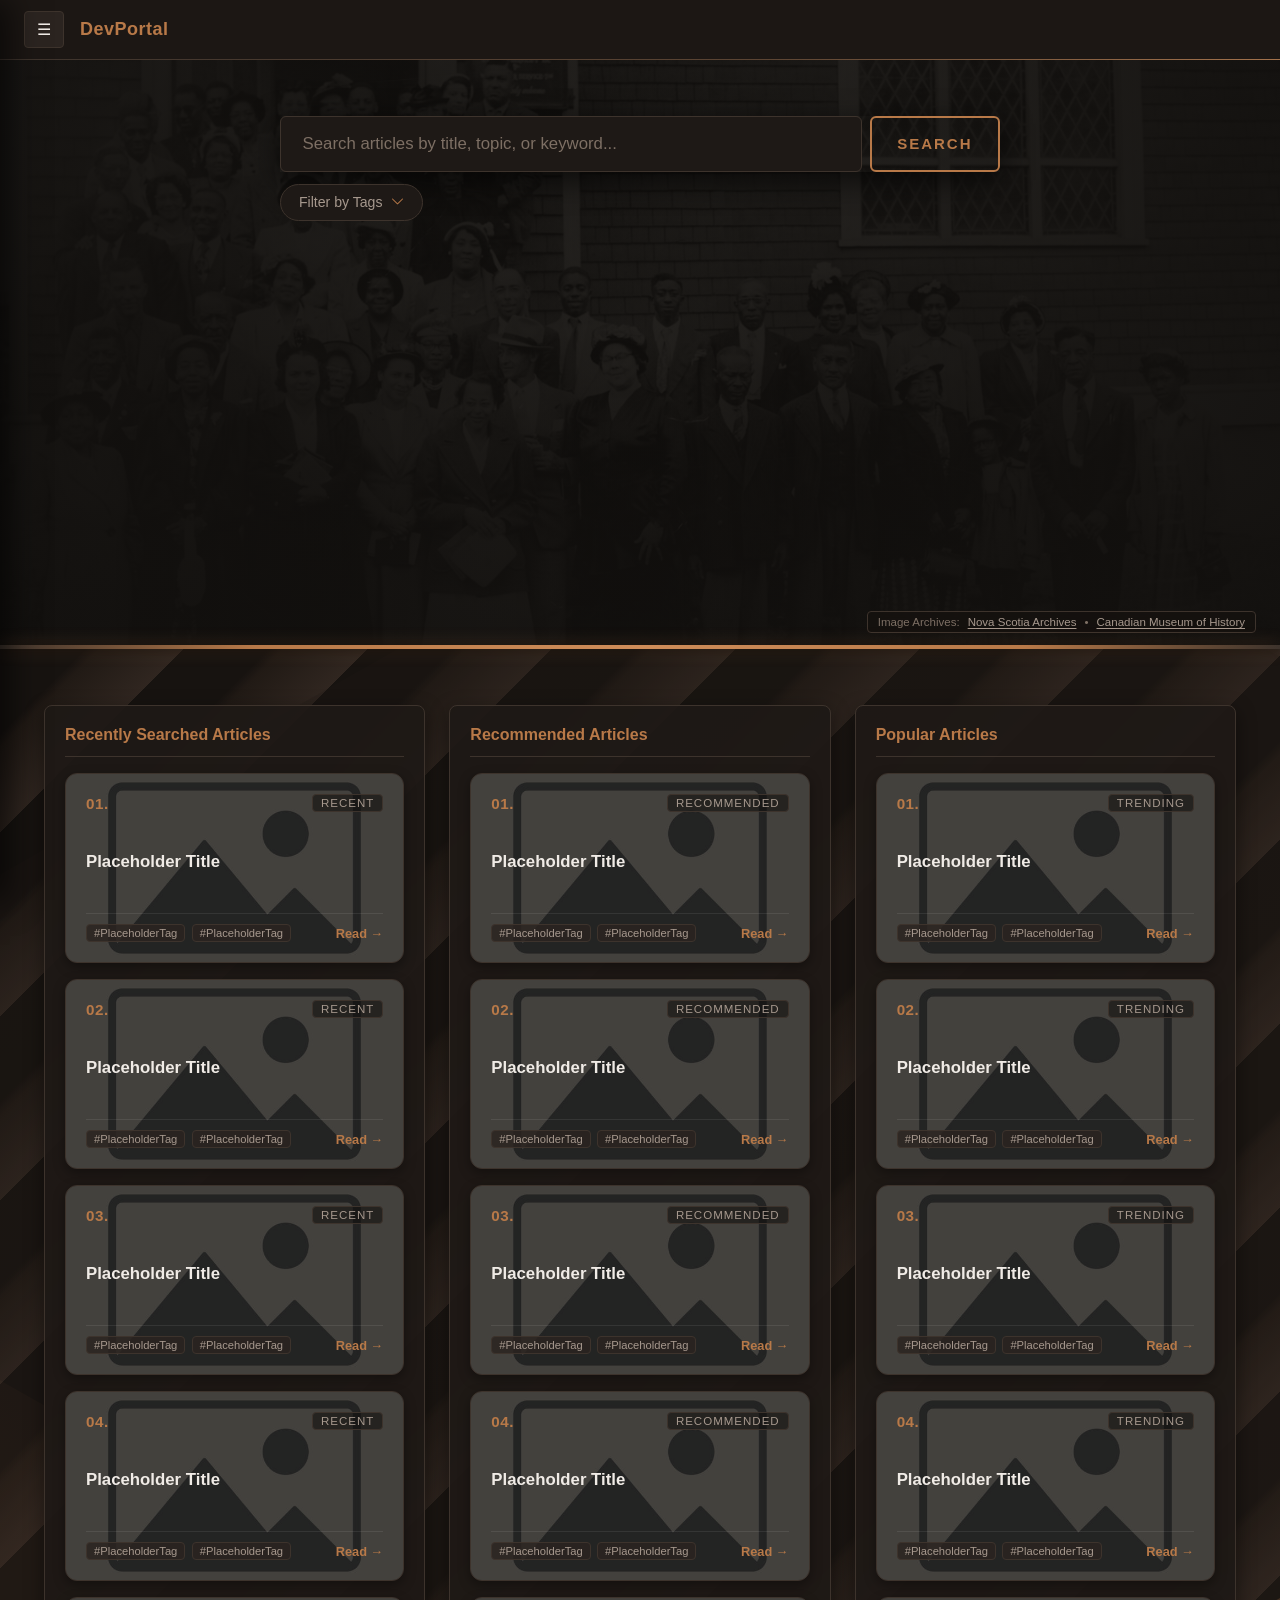
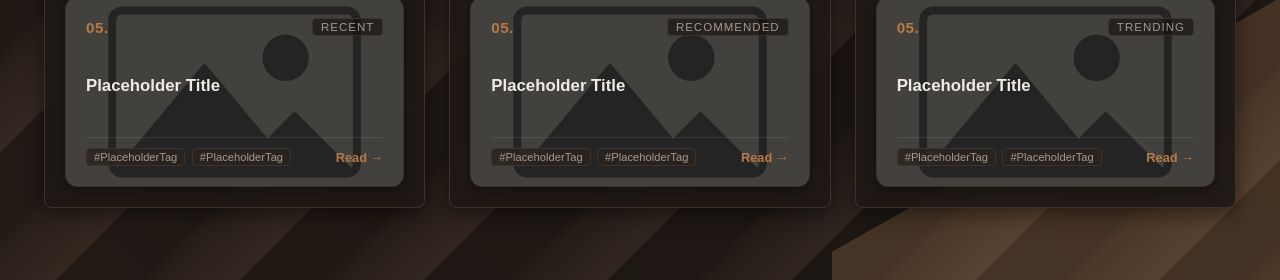
==== frontend/index.html @ 1c05a867 "finished search results page, small changes to nav and tags menu" ====
<!DOCTYPE html>
<html lang="en">
<head>
  <meta charset="UTF-8">
  <meta name="viewport" content="width=device-width, initial-scale=1.0">
  <title>Article Search</title>
  <link rel="stylesheet" href="styles.css">
  <script src="script.js" defer></script>
</head>
<body>

  <!-- Hidden SVG Gooey Filter -->
  <svg xmlns="http://www.w3.org/2000/svg" version="1.1" style="display: block; height: 0; width: 0; position: absolute;">
    <defs>
      <filter id="goo">
        <feGaussianBlur in="SourceGraphic" stdDeviation="10" result="blur"></feGaussianBlur>
        <feColorMatrix in="blur" mode="matrix" values="1 0 0 0 0  0 1 0 0 0  0 0 1 0 0  0 0 0 18 -7" result="goo"></feColorMatrix>
        <feBlend in="SourceGraphic" in2="goo"></feBlend>
      </filter>
    </defs>
  </svg>

  <!-- Top App Bar -->
  <header class="top-nav">
    <button id="sidebar-toggle-btn" class="icon-btn" aria-label="Open Sidebar">☰</button>
    <div class="brand-title">DevPortal</div>
  </header>

  <!-- Slide-Out Horizontal Side Navigation -->
  <aside id="side-nav" class="side-nav" aria-label="Main Navigation">
    <div class="side-nav-header">
      <span class="brand-title">Menu</span>
      <button id="sidebar-close-btn" class="icon-btn" aria-label="Close Sidebar">✕</button>
    </div>
    <nav class="side-nav-menu">
      <a href="#placeholder" class="nav-link">Placeholder Link 1</a>
      <a href="#placeholder" class="nav-link">Placeholder Link 2</a>
      <a href="#placeholder" class="nav-link">Placeholder Link 3</a>
      <a href="#placeholder" class="nav-link">Placeholder Link 4</a>
      <a href="#placeholder" class="nav-link">Placeholder Link 5</a>
    </nav>
  </aside>

  <!-- Background overlay when side menu is active -->
  <div id="backdrop" class="backdrop"></div>

  <!-- Main Hero Section with Carousel -->
  <main>
    <section class="search-hero-section">
      <!-- Image Carousel Elements -->
      <div class="carousel-container" id="carousel">
        <img src="Resources/1.png" alt="Historical archival photograph" class="carousel-slide active">
        <img src="Resources/2.jpeg" alt="Historical archival photograph" class="carousel-slide">
        <img src="Resources/3.jpeg" alt="Historical archival photograph" class="carousel-slide">
        <img src="Resources/4.jpg" alt="Historical archival photograph" class="carousel-slide">
      </div>
      <div class="carousel-overlay" aria-hidden="true"></div>

      <!-- Horizontally Centered Search Wrapper -->
      <div class="search-wrapper">
        <form id="search-form" class="search-box">
          <input 
            type="text" 
            id="search-input" 
            class="search-input" 
            placeholder="Search articles by title, topic, or keyword..."
            autocomplete="off"
          >
          <!-- Gooey Uiverse Button -->
          <button type="submit" class="c-button c-button--gooey">
            Search
            <div class="c-button__blobs">
              <div></div>
              <div></div>
              <div></div>
            </div>
          </button>
        </form>

        <!-- Attached Filter Tags Dropdown Menu -->
        <div class="menu">
          <div class="item">
            <div class="link" tabindex="0" role="button" aria-haspopup="true" aria-expanded="false">
              <span id="tag-dropdown-label">Filter by Tags</span>
              <svg viewBox="0 0 360 360" xml:space="preserve">
                <g id="SVGRepo_iconCarrier">
                  <path
                    d="M325.607,79.393c-5.857-5.857-15.355-5.858-21.213,0.001l-139.39,139.393L25.607,79.393 c-5.857-5.857-15.355-5.858-21.213,0.001c-5.858,5.858-5.858,15.355,0,21.213l150.004,150c2.813,2.813,6.628,4.393,10.606,4.393 s7.794-1.581,10.606-4.394l149.996-150C331.465,94.749,331.465,85.251,325.607,79.393z"
                  ></path>
                </g>
              </svg>
            </div>
            
            <!-- Checkbox Items -->
            <div class="submenu" role="menu">
              <div class="submenu-item">
                <label class="tag-label">
                  <span class="checkBox">
                    <input type="checkbox" name="tag" value="Placeholder1" class="tag-checkbox">
                    <span class="transition fill-box"></span>
                  </span>
                  <span>Placeholder1</span>
                </label>
              </div>
              <div class="submenu-item">
                <label class="tag-label">
                  <span class="checkBox">
                    <input type="checkbox" name="tag" value="Placeholder2" class="tag-checkbox">
                    <span class="transition fill-box"></span>
                  </span>
                  <span>Placeholder2</span>
                </label>
              </div>
              <div class="submenu-item">
                <label class="tag-label">
                  <span class="checkBox">
                    <input type="checkbox" name="tag" value="Placeholder3" class="tag-checkbox">
                    <span class="transition fill-box"></span>
                  </span>
                  <span>Placeholder3</span>
                </label>
              </div>
              <div class="submenu-item">
                <label class="tag-label">
                  <span class="checkBox">
                    <input type="checkbox" name="tag" value="Placeholder4" class="tag-checkbox">
                    <span class="transition fill-box"></span>
                  </span>
                  <span>Placeholder4</span>
                </label>
              </div>
              <div class="submenu-item">
                <label class="tag-label">
                  <span class="checkBox">
                    <input type="checkbox" name="tag" value="Placeholder5" class="tag-checkbox">
                    <span class="transition fill-box"></span>
                  </span>
                  <span>Placeholder5</span>
                </label>
              </div>
            </div>
          </div>
        </div>
      </div>

      <!-- Image Citations -->
      <footer class="hero-citation-bar">
        <span>Image Archives:</span>
        <a href="https://archives.novascotia.ca/african-heritage/archival/" target="_blank" rel="noopener noreferrer">Nova Scotia Archives</a>
        <span>•</span>
        <a href="https://www.historymuseum.ca/teachers-zone/african-nova-scotians-20th-century-canadian-legacies/african-nova-scotian-communities/north-preston-new-road-in-the-early-20th-century" target="_blank" rel="noopener noreferrer">Canadian Museum of History</a>
      </footer>
    </section>

    <!-- Pronounced Divider -->
    <div class="section-divider" role="separator" aria-hidden="true"></div>

    <!-- Lower Section: 3-Column Placeholders -->
    <section class="lower-pattern-container">
      <div class="pattern-bg">
        <svg
          preserveAspectRatio="xMidYMid slice"
          height="100%"
          width="100%"
          class="cube-svg"
          viewBox="0 0 120 104"
        >
          <defs>
            <linearGradient y2="100%" x2="100%" y1="0%" x1="0%" id="cube-dark">
              <stop stop-color="#191512" offset="0%"></stop>
              <stop stop-color="#342821" offset="100%"></stop>
            </linearGradient>
            <linearGradient y2="0%" x2="100%" y1="100%" x1="0%" id="cube-mid">
              <stop stop-color="#5a4132" offset="0%"></stop>
              <stop stop-color="#241a14" offset="100%"></stop>
            </linearGradient>
            <linearGradient y2="100%" x2="0%" y1="0%" x1="100%" id="cube-light">
              <stop stop-color="#b87948" offset="0%"></stop>
              <stop stop-color="#d99f70" offset="100%"></stop>
            </linearGradient>
          </defs>
          <g>
            <polygon fill="url(#cube-dark)" points="60,0 120,34 60,68 0,34"></polygon>
            <polygon fill="url(#cube-mid)" points="0,34 60,68 60,104 0,70"></polygon>
            <polygon fill="url(#cube-light)" points="60,68 120,34 120,70 60,104"></polygon>
          </g>
        </svg>
      </div>

      <div class="lower-content-wrapper">
        <div class="content-grid">
          
          <!-- Column 1: Recently Searched -->
          <div id="col-recent" class="column-section">
            <h3 class="column-title">Recently Searched Articles</h3>
            <div class="card-stack">

              <div class="card" tabindex="0">
                <div class="card-image-wrapper">
                  <img src="Resources/placeholder.jpg" alt="Article thumbnail" class="card-thumb">
                </div>
                <div class="card-content">
                  <div class="card-top">
                    <span class="card-title">01.</span>
                    <span class="card-category">Recent</span>
                  </div>
                  <div class="card-body">
                    <h4 class="card-heading">Placeholder Title</h4>
                  </div>
                  <div class="card-bottom">
                    <div class="card-tags">
                      <span class="card-tag">#PlaceholderTag</span>
                      <span class="card-tag">#PlaceholderTag</span>
                    </div>
                    <span class="card-action">Read &rarr;</span>
                  </div>
                </div>
              </div>

              <div class="card" tabindex="0">
                <div class="card-image-wrapper">
                  <img src="Resources/placeholder.jpg" alt="Article thumbnail" class="card-thumb">
                </div>
                <div class="card-content">
                  <div class="card-top">
                    <span class="card-title">02.</span>
                    <span class="card-category">Recent</span>
                  </div>
                  <div class="card-body">
                    <h4 class="card-heading">Placeholder Title</h4>
                  </div>
                  <div class="card-bottom">
                    <div class="card-tags">
                      <span class="card-tag">#PlaceholderTag</span>
                      <span class="card-tag">#PlaceholderTag</span>
                    </div>
                    <span class="card-action">Read &rarr;</span>
                  </div>
                </div>
              </div>

              <div class="card" tabindex="0">
                <div class="card-image-wrapper">
                  <img src="Resources/placeholder.jpg" alt="Article thumbnail" class="card-thumb">
                </div>
                <div class="card-content">
                  <div class="card-top">
                    <span class="card-title">03.</span>
                    <span class="card-category">Recent</span>
                  </div>
                  <div class="card-body">
                    <h4 class="card-heading">Placeholder Title</h4>
                  </div>
                  <div class="card-bottom">
                    <div class="card-tags">
                      <span class="card-tag">#PlaceholderTag</span>
                      <span class="card-tag">#PlaceholderTag</span>
                    </div>
                    <span class="card-action">Read &rarr;</span>
                  </div>
                </div>
              </div>

              <div class="card" tabindex="0">
                <div class="card-image-wrapper">
                  <img src="Resources/placeholder.jpg" alt="Article thumbnail" class="card-thumb">
                </div>
                <div class="card-content">
                  <div class="card-top">
                    <span class="card-title">04.</span>
                    <span class="card-category">Recent</span>
                  </div>
                  <div class="card-body">
                    <h4 class="card-heading">Placeholder Title</h4>
                  </div>
                  <div class="card-bottom">
                    <div class="card-tags">
                      <span class="card-tag">#PlaceholderTag</span>
                      <span class="card-tag">#PlaceholderTag</span>
                    </div>
                    <span class="card-action">Read &rarr;</span>
                  </div>
                </div>
              </div>

              <div class="card" tabindex="0">
                <div class="card-image-wrapper">
                  <img src="Resources/placeholder.jpg" alt="Article thumbnail" class="card-thumb">
                </div>
                <div class="card-content">
                  <div class="card-top">
                    <span class="card-title">05.</span>
                    <span class="card-category">Recent</span>
                  </div>
                  <div class="card-body">
                    <h4 class="card-heading">Placeholder Title</h4>
                  </div>
                  <div class="card-bottom">
                    <div class="card-tags">
                      <span class="card-tag">#PlaceholderTag</span>
                      <span class="card-tag">#PlaceholderTag</span>
                    </div>
                    <span class="card-action">Read &rarr;</span>
                  </div>
                </div>
              </div>

            </div>
          </div>

          <!-- Column 2: Recommended -->
          <div id="col-recommended" class="column-section">
            <h3 class="column-title">Recommended Articles</h3>
            <div class="card-stack">

              <div class="card" tabindex="0">
                <div class="card-image-wrapper">
                  <img src="Resources/placeholder.jpg" alt="Article thumbnail" class="card-thumb">
                </div>
                <div class="card-content">
                  <div class="card-top">
                    <span class="card-title">01.</span>
                    <span class="card-category">Recommended</span>
                  </div>
                  <div class="card-body">
                    <h4 class="card-heading">Placeholder Title</h4>
                  </div>
                  <div class="card-bottom">
                    <div class="card-tags">
                      <span class="card-tag">#PlaceholderTag</span>
                      <span class="card-tag">#PlaceholderTag</span>
                    </div>
                    <span class="card-action">Read &rarr;</span>
                  </div>
                </div>
              </div>

              <div class="card" tabindex="0">
                <div class="card-image-wrapper">
                  <img src="Resources/placeholder.jpg" alt="Article thumbnail" class="card-thumb">
                </div>
                <div class="card-content">
                  <div class="card-top">
                    <span class="card-title">02.</span>
                    <span class="card-category">Recommended</span>
                  </div>
                  <div class="card-body">
                    <h4 class="card-heading">Placeholder Title</h4>
                  </div>
                  <div class="card-bottom">
                    <div class="card-tags">
                      <span class="card-tag">#PlaceholderTag</span>
                      <span class="card-tag">#PlaceholderTag</span>
                    </div>
                    <span class="card-action">Read &rarr;</span>
                  </div>
                </div>
              </div>

              <div class="card" tabindex="0">
                <div class="card-image-wrapper">
                  <img src="Resources/placeholder.jpg" alt="Article thumbnail" class="card-thumb">
                </div>
                <div class="card-content">
                  <div class="card-top">
                    <span class="card-title">03.</span>
                    <span class="card-category">Recommended</span>
                  </div>
                  <div class="card-body">
                    <h4 class="card-heading">Placeholder Title</h4>
                  </div>
                  <div class="card-bottom">
                    <div class="card-tags">
                      <span class="card-tag">#PlaceholderTag</span>
                      <span class="card-tag">#PlaceholderTag</span>
                    </div>
                    <span class="card-action">Read &rarr;</span>
                  </div>
                </div>
              </div>

              <div class="card" tabindex="0">
                <div class="card-image-wrapper">
                  <img src="Resources/placeholder.jpg" alt="Article thumbnail" class="card-thumb">
                </div>
                <div class="card-content">
                  <div class="card-top">
                    <span class="card-title">04.</span>
                    <span class="card-category">Recommended</span>
                  </div>
                  <div class="card-body">
                    <h4 class="card-heading">Placeholder Title</h4>
                  </div>
                  <div class="card-bottom">
                    <div class="card-tags">
                      <span class="card-tag">#PlaceholderTag</span>
                      <span class="card-tag">#PlaceholderTag</span>
                    </div>
                    <span class="card-action">Read &rarr;</span>
                  </div>
                </div>
              </div>

              <div class="card" tabindex="0">
                <div class="card-image-wrapper">
                  <img src="Resources/placeholder.jpg" alt="Article thumbnail" class="card-thumb">
                </div>
                <div class="card-content">
                  <div class="card-top">
                    <span class="card-title">05.</span>
                    <span class="card-category">Recommended</span>
                  </div>
                  <div class="card-body">
                    <h4 class="card-heading">Placeholder Title</h4>
                  </div>
                  <div class="card-bottom">
                    <div class="card-tags">
                      <span class="card-tag">#PlaceholderTag</span>
                      <span class="card-tag">#PlaceholderTag</span>
                    </div>
                    <span class="card-action">Read &rarr;</span>
                  </div>
                </div>
              </div>

            </div>
          </div>

          <!-- Column 3: Popular -->
          <div id="col-popular" class="column-section">
            <h3 class="column-title">Popular Articles</h3>
            <div class="card-stack">

              <div class="card" tabindex="0">
                <div class="card-image-wrapper">
                  <img src="Resources/placeholder.jpg" alt="Article thumbnail" class="card-thumb">
                </div>
                <div class="card-content">
                  <div class="card-top">
                    <span class="card-title">01.</span>
                    <span class="card-category">Trending</span>
                  </div>
                  <div class="card-body">
                    <h4 class="card-heading">Placeholder Title</h4>
                  </div>
                  <div class="card-bottom">
                    <div class="card-tags">
                      <span class="card-tag">#PlaceholderTag</span>
                      <span class="card-tag">#PlaceholderTag</span>
                    </div>
                    <span class="card-action">Read &rarr;</span>
                  </div>
                </div>
              </div>

              <div class="card" tabindex="0">
                <div class="card-image-wrapper">
                  <img src="Resources/placeholder.jpg" alt="Article thumbnail" class="card-thumb">
                </div>
                <div class="card-content">
                  <div class="card-top">
                    <span class="card-title">02.</span>
                    <span class="card-category">Trending</span>
                  </div>
                  <div class="card-body">
                    <h4 class="card-heading">Placeholder Title</h4>
                  </div>
                  <div class="card-bottom">
                    <div class="card-tags">
                      <span class="card-tag">#PlaceholderTag</span>
                      <span class="card-tag">#PlaceholderTag</span>
                    </div>
                    <span class="card-action">Read &rarr;</span>
                  </div>
                </div>
              </div>

              <div class="card" tabindex="0">
                <div class="card-image-wrapper">
                  <img src="Resources/placeholder.jpg" alt="Article thumbnail" class="card-thumb">
                </div>
                <div class="card-content">
                  <div class="card-top">
                    <span class="card-title">03.</span>
                    <span class="card-category">Trending</span>
                  </div>
                  <div class="card-body">
                    <h4 class="card-heading">Placeholder Title</h4>
                  </div>
                  <div class="card-bottom">
                    <div class="card-tags">
                      <span class="card-tag">#PlaceholderTag</span>
                      <span class="card-tag">#PlaceholderTag</span>
                    </div>
                    <span class="card-action">Read &rarr;</span>
                  </div>
                </div>
              </div>

              <div class="card" tabindex="0">
                <div class="card-image-wrapper">
                  <img src="Resources/placeholder.jpg" alt="Article thumbnail" class="card-thumb">
                </div>
                <div class="card-content">
                  <div class="card-top">
                    <span class="card-title">04.</span>
                    <span class="card-category">Trending</span>
                  </div>
                  <div class="card-body">
                    <h4 class="card-heading">Placeholder Title</h4>
                  </div>
                  <div class="card-bottom">
                    <div class="card-tags">
                      <span class="card-tag">#PlaceholderTag</span>
                      <span class="card-tag">#PlaceholderTag</span>
                    </div>
                    <span class="card-action">Read &rarr;</span>
                  </div>
                </div>
              </div>

              <div class="card" tabindex="0">
                <div class="card-image-wrapper">
                  <img src="Resources/placeholder.jpg" alt="Article thumbnail" class="card-thumb">
                </div>
                <div class="card-content">
                  <div class="card-top">
                    <span class="card-title">05.</span>
                    <span class="card-category">Trending</span>
                  </div>
                  <div class="card-body">
                    <h4 class="card-heading">Placeholder Title</h4>
                  </div>
                  <div class="card-bottom">
                    <div class="card-tags">
                      <span class="card-tag">#PlaceholderTag</span>
                      <span class="card-tag">#PlaceholderTag</span>
                    </div>
                    <span class="card-action">Read &rarr;</span>
                  </div>
                </div>
              </div>

            </div>
          </div>

        </div>
      </div>
    </section>
  </main>

  <!-- Large Pop-Up Article Modal Container -->
  <div id="modal-backdrop" class="modal-backdrop" aria-hidden="true">
    <div id="article-modal" class="modal-card" role="dialog" aria-modal="true" aria-labelledby="modal-title">
      
      <!-- Close Button -->
      <button id="modal-close-btn" class="modal-close-btn" aria-label="Close details">✕</button>

      <!-- Top Thumbnail Banner (Dimmed and Centered) -->
      <div class="modal-hero-image-wrapper">
        <img id="modal-thumbnail" src="Resources/placeholder.jpg" alt="Article thumbnail" class="modal-hero-thumb">
        <div class="modal-hero-overlay"></div>
        <div class="modal-hero-meta">
          <span id="modal-index" class="card-title">01.</span>
          <span id="modal-category" class="card-category">Article Details</span>
        </div>
      </div>

      <!-- Modal Body Content -->
      <div class="modal-body-content">
        <h2 id="modal-title" class="modal-heading">Placeholder Title</h2>
        
        <div id="modal-tags" class="card-tags">
          <span class="card-tag">#PlaceholderTag</span>
          <span class="card-tag">#PlaceholderTag</span>
        </div>

        <!-- External Source Link Button -->
        <div class="modal-actions">
          <a id="modal-source-btn" href="#" target="_blank" rel="noopener noreferrer" class="c-button modal-source-link">
            Visit Source Website &rarr;
          </a>
        </div>

        <!-- Embedded Recommended Article Section -->
        <div class="modal-recommendation-section">
          <h4 class="modal-rec-title">Recommended Article</h4>
          
          <div class="card modal-rec-card" tabindex="0">
            <div class="card-image-wrapper">
              <img src="Resources/placeholder.jpg" alt="Article thumbnail" class="card-thumb">
            </div>
            <div class="card-content">
              <div class="card-top">
                <span class="card-title">01.</span>
                <span class="card-category">Recommended</span>
              </div>
              <div class="card-body">
                <h4 class="card-heading">Recommended Article Title</h4>
              </div>
              <div class="card-bottom">
                <div class="card-tags">
                  <span class="card-tag">#Recommended</span>
                  <span class="card-tag">#Related</span>
                </div>
                <span class="card-action">Read &rarr;</span>
              </div>
            </div>
          </div>

        </div>
      </div>

    </div>
  </div>

</body>
</html>
---- frontend/styles.css ----
/* Color Palette Variables */
:root {
  --bg-primary: #12100e;          /* Deep obsidian brown */
  --bg-surface: #1e1916;          /* Card and panel background */
  --bg-surface-elevated: #2b2420; /* Raised elements / inputs */
  --border-subtle: #3d332c;       /* Borders and separators */
  --border-focus: #b87948;        /* Amber-brown focus highlight */
  
  --text-primary: #f0ebe6;        /* High-contrast off-white */
  --text-secondary: #a6988d;      /* Muted warm grey */
  --text-muted: #7d6f64;          /* Placeholder text */

  --accent: #b87948;              /* Primary brown/amber accent */
  --accent-hover: #cf8d59;        /* Button hover */

  --sidebar-width: 260px;
}

/* Reset & Base */
* {
  box-sizing: border-box;
  margin: 0;
  padding: 0;
}

body {
  font-family: -apple-system, BlinkMacSystemFont, "Segoe UI", Roboto, sans-serif;
  background-color: var(--bg-primary);
  color: var(--text-primary);
  min-height: 100vh;
  display: flex;
  flex-direction: column;
}

.top-nav {
  height: 60px;
  background-color: rgba(30, 25, 22, 0.95);
  backdrop-filter: blur(8px);
  -webkit-backdrop-filter: blur(8px);
  display: flex;
  align-items: center;
  padding: 0 1.5rem;
  gap: 1rem;
  position: relative;
  z-index: 30;
  border-bottom: 1px solid var(--border-subtle);
  transition: background-color 0.3s ease, border-color 0.3s ease;
}

/* Subtle continuous ambient shimmer along the bottom border */
.top-nav::after {
  content: "";
  position: absolute;
  bottom: -1px;
  left: 0;
  width: 100%;
  height: 1.5px;
  background: linear-gradient(
    90deg,
    transparent 0%,
    rgba(184, 121, 72, 0.25) 30%,
    rgba(207, 141, 89, 0.7) 50%,
    rgba(184, 121, 72, 0.25) 70%,
    transparent 100%
  );
  background-size: 200% 100%;
  animation: navShimmer 8s linear infinite;
  pointer-events: none;
}

@keyframes navShimmer {
  0% {
    background-position: 200% 0;
  }
  100% {
    background-position: -200% 0;
  }
}

.icon-btn {
  background: var(--bg-surface-elevated);
  border: 1px solid var(--border-subtle);
  color: var(--text-primary);
  padding: 0.5rem 0.75rem;
  font-size: 1rem;
  border-radius: 6px;
  cursor: pointer;
  display: inline-flex;
  align-items: center;
  justify-content: center;
  transition: transform 0.25s cubic-bezier(0.16, 1, 0.3, 1),
              background-color 0.25s ease,
              border-color 0.25s ease,
              box-shadow 0.25s ease;
}

.icon-btn:hover {
  background: var(--border-subtle);
  border-color: var(--accent);
  transform: scale(1.05);
  box-shadow: 0 2px 10px rgba(184, 121, 72, 0.2);
}

.icon-btn:active {
  transform: scale(0.95);
}

.brand-title {
  font-size: 1.125rem;
  font-weight: 600;
  color: var(--accent);
  letter-spacing: 0.5px;
  transition: color 0.25s ease, text-shadow 0.25s ease, transform 0.25s ease;
  display: inline-block;
}

.brand-title:hover {
  color: var(--accent-hover);
  text-shadow: 0 0 12px rgba(184, 121, 72, 0.4);
  transform: translateX(2px);
}

/* ==========================================================================
   Slide-Out Horizontal Side Navigation (Smooth Slide & Staggered Links)
   ========================================================================== */
.side-nav {
  position: fixed;
  top: 0;
  left: 0;
  width: var(--sidebar-width);
  height: 100vh;
  background-color: rgba(26, 22, 19, 0.98);
  backdrop-filter: blur(12px);
  -webkit-backdrop-filter: blur(12px);
  border-right: 1px solid var(--border-subtle);
  display: flex;
  flex-direction: column;
  z-index: 100;
  padding: 1.5rem;
  transform: translateX(-100%);
  transition: transform 0.35s cubic-bezier(0.16, 1, 0.3, 1);
  box-shadow: 10px 0 30px rgba(0, 0, 0, 0.6);
  pointer-events: none;
}

.side-nav.open {
  transform: translateX(0);
  pointer-events: auto;
}

.side-nav-header {
  display: flex;
  justify-content: space-between;
  align-items: center;
  margin-bottom: 2rem;
  padding-bottom: 0.75rem;
  border-bottom: 1px solid rgba(255, 255, 255, 0.05);
}

.side-nav-menu {
  display: flex;
  flex-direction: column;
  gap: 0.75rem;
}

.nav-link {
  display: block;
  padding: 0.75rem 1rem;
  background: var(--bg-surface-elevated);
  border: 1px solid var(--border-subtle);
  border-left: 3px solid transparent;
  color: var(--text-primary);
  text-decoration: none;
  font-size: 0.9rem;
  border-radius: 4px;
  position: relative;
  opacity: 0;
  transform: translateX(-12px);
  transition: opacity 0.3s ease,
              transform 0.3s cubic-bezier(0.16, 1, 0.3, 1),
              background-color 0.25s ease,
              border-color 0.25s ease,
              padding-left 0.25s ease;
}

/* Staggered entry animation for links when drawer opens */
.side-nav.open .nav-link {
  opacity: 1;
  transform: translateX(0);
}

.side-nav.open .nav-link:nth-child(1) { transition-delay: 0.05s; }
.side-nav.open .nav-link:nth-child(2) { transition-delay: 0.10s; }
.side-nav.open .nav-link:nth-child(3) { transition-delay: 0.15s; }
.side-nav.open .nav-link:nth-child(4) { transition-delay: 0.20s; }
.side-nav.open .nav-link:nth-child(5) { transition-delay: 0.25s; }

.nav-link:hover {
  background: rgba(43, 36, 32, 0.9);
  border-color: var(--border-subtle);
  border-left-color: var(--accent);
  padding-left: 1.25rem;
  color: var(--text-primary);
  box-shadow: 0 2px 12px rgba(0, 0, 0, 0.3);
}

/* Backdrop smooth fade */
.backdrop {
  position: fixed;
  inset: 0;
  background-color: rgba(0, 0, 0, 0.65);
  backdrop-filter: blur(4px);
  -webkit-backdrop-filter: blur(4px);
  opacity: 0;
  visibility: hidden;
  transition: opacity 0.35s ease, visibility 0.35s ease;
  z-index: 99;
}

.backdrop.open {
  opacity: 1;
  visibility: visible;
}

.icon-btn {
  background: var(--bg-surface-elevated);
  border: 1px solid var(--border-subtle);
  color: var(--text-primary);
  padding: 0.5rem 0.75rem;
  font-size: 1rem;
  border-radius: 4px;
  cursor: pointer;
}

.icon-btn:hover {
  background: var(--border-subtle);
}

.brand-title {
  font-size: 1.125rem;
  font-weight: 600;
  color: var(--accent);
  letter-spacing: 0.5px;
}



.side-nav.open {
  display: flex;
}

.side-nav-header {
  display: flex;
  justify-content: space-between;
  align-items: center;
  margin-bottom: 2rem;
}

.side-nav-menu {
  display: flex;
  flex-direction: column;
  gap: 0.75rem;
}

.nav-link {
  display: block;
  padding: 0.75rem 1rem;
  background: var(--bg-surface-elevated);
  border: 1px solid var(--border-subtle);
  color: var(--text-primary);
  text-decoration: none;
  font-size: 0.9rem;
  border-radius: 4px;
}

.nav-link:hover {
  border-color: var(--accent);
}


.backdrop.open {
  display: block;
}

/* 
  Top Hero Section with Background Carousel 
*/
.search-hero-section {
  position: relative;
  min-height: 65vh;
  display: flex;
  flex-direction: column;
  justify-content: flex-start;
  align-items: center;
  padding: 3.5rem 1.5rem 4rem 1.5rem;
  overflow: hidden;
  background-color: #12100e;
}

/* Carousel Image Slides Container */
.carousel-container {
  position: absolute;
  inset: 0;
  width: 100%;
  height: 100%;
  z-index: 1;
}

.carousel-slide {
  position: absolute;
  inset: 0;
  width: 100%;
  height: 100%;
  object-fit: cover;
  opacity: 0;
  filter: grayscale(80%) sepia(20%) brightness(0.45);
  transition: opacity 1.2s ease-in-out;
}

.carousel-slide.active {
  opacity: 1;
}

/* Dark Warm Vignette overlay for search contrast */
.carousel-overlay {
  position: absolute;
  inset: 0;
  background: radial-gradient(circle at center, rgba(18, 16, 14, 0.5) 0%, rgba(18, 16, 14, 0.92) 100%),
              linear-gradient(180deg, rgba(18, 16, 14, 0.4) 0%, rgba(18, 16, 14, 0.8) 100%);
  z-index: 2;
  pointer-events: none;
}

/* Centralized Flex Column Wrapper */
.search-wrapper {
  position: relative;
  z-index: 5;
  width: 100%;
  max-width: 720px;
  margin: 0 auto;
  display: flex;
  flex-direction: column;
  align-items: center;
  gap: 0.75rem;
}

.search-box {
  display: flex;
  width: 100%;
  gap: 0.5rem;
  box-shadow: 0 8px 30px rgba(0, 0, 0, 0.65);
}

.search-input {
  flex: 1;
  background-color: var(--bg-surface);
  border: 1px solid var(--border-subtle);
  color: var(--text-primary);
  padding: 1.05rem 1.35rem;
  font-size: 1.05rem;
  border-radius: 6px;
  outline: none;
}

.search-input::placeholder {
  color: var(--text-muted);
}

.search-input:focus {
  border-color: var(--border-focus);
}

/* Gooey Button */
.c-button {
  font-weight: 700;
  font-size: 15px;
  text-decoration: none;
  padding: 0.85em 1.7em;
  cursor: pointer;
  display: inline-flex;
  align-items: center;
  justify-content: center;
  position: relative;
  z-index: 1;
  background: transparent;
  outline: none;
  font-family: inherit;
}

.c-button--gooey {
  color: var(--accent);
  text-transform: uppercase;
  letter-spacing: 2px;
  border: 2px solid var(--accent);
  border-radius: 6px;
  position: relative;
  transition: all 700ms ease;
  overflow: hidden;
}

.c-button--gooey .c-button__blobs {
  height: 100%;
  filter: url(#goo);
  overflow: hidden;
  position: absolute;
  top: 0;
  left: 0;
  bottom: -3px;
  right: -1px;
  z-index: -1;
}

.c-button--gooey .c-button__blobs div {
  background-color: var(--accent);
  width: 34%;
  height: 100%;
  border-radius: 100%;
  position: absolute;
  transform: scale(1.4) translateY(125%) translateZ(0);
  transition: all 700ms ease;
}

.c-button--gooey .c-button__blobs div:nth-child(1) {
  left: -5%;
}

.c-button--gooey .c-button__blobs div:nth-child(2) {
  left: 30%;
  transition-delay: 60ms;
}

.c-button--gooey .c-button__blobs div:nth-child(3) {
  left: 66%;
  transition-delay: 25ms;
}

.c-button--gooey:hover {
  color: var(--bg-primary);
  border-color: var(--accent-hover);
}

.c-button--gooey:hover .c-button__blobs div {
  transform: scale(1.4) translateY(0) translateZ(0);
  background-color: var(--accent-hover);
}

/* Attached Tag Filter Menu */
.menu {
  font-size: 0.88rem;
  line-height: 1.4;
  color: var(--text-primary);
  width: fit-content;
  display: flex;
  list-style: none;
  align-self: flex-start;
}

.menu .item {
  position: relative;
}

.menu .link {
  position: relative;
  display: flex;
  align-items: center;
  justify-content: center;
  gap: 10px;
  padding: 8px 18px;
  background-color: var(--bg-surface);
  border: 1px solid var(--border-subtle);
  border-radius: 20px;
  cursor: pointer;
  user-select: none;
  transition: border-color 0.3s ease, background-color 0.3s ease;
}

.menu .link span {
  font-weight: 500;
  color: var(--text-secondary);
}

.menu .link svg {
  width: 12px;
  height: 12px;
  fill: var(--accent);
  transition: transform 0.3s ease;
}

.menu .item .submenu {
  display: flex;
  flex-direction: column;
  position: absolute;
  top: calc(100% + 6px);
  left: 0;
  width: 240px;
  background-color: var(--bg-surface);
  border: 1px solid var(--border-subtle);
  border-radius: 8px;
  box-shadow: 0 10px 25px rgba(0, 0, 0, 0.65);
  opacity: 0;
  visibility: hidden;
  transform: translateY(-8px);
  transition: opacity 0.25s ease, transform 0.25s ease, visibility 0.25s;
  z-index: 50;
  list-style: none;
  padding: 0.5rem;
}

.menu .item:hover .submenu,
.menu .item:focus-within .submenu {
  opacity: 1;
  visibility: visible;
  transform: translateY(0);
  pointer-events: auto;
  border-color: var(--border-focus);
}

.menu .item:hover .link,
.menu .item:focus-within .link {
  border-color: var(--border-focus);
  background-color: var(--bg-surface-elevated);
}

.menu .item:hover .link svg,
.menu .item:focus-within .link svg {
  transform: rotate(-180deg);
}

.submenu .submenu-item {
  width: 100%;
}

.tag-label {
  display: flex;
  align-items: center;
  gap: 10px;
  padding: 8px 12px;
  width: 100%;
  color: var(--text-secondary);
  font-size: 0.85rem;
  border-radius: 4px;
  cursor: pointer;
}

.tag-label:hover {
  background-color: var(--bg-surface-elevated);
  color: var(--text-primary);
}

.tag-label {
  display: flex;
  align-items: center;
  gap: 12px;
  padding: 8px 12px;
  width: 100%;
  color: var(--text-secondary);
  font-size: 0.88rem;
  border-radius: 6px;
  cursor: pointer;
  user-select: none;
  transition: background-color 0.2s ease, color 0.2s ease;
}

.tag-label:hover {
  background-color: var(--bg-surface-elevated);
  color: var(--text-primary);
}

/* Outer Checkbox Frame */
.checkBox {
  display: inline-block;
  cursor: pointer;
  width: 18px;
  height: 18px;
  border-radius: 4px;
  position: relative;
  overflow: hidden;
  box-shadow: 0 0 0 1.5px var(--border-subtle);
  background-color: var(--bg-primary);
  flex-shrink: 0;
  transition: box-shadow 0.25s ease;
}

.tag-label:hover .checkBox {
  box-shadow: 0 0 0 1.5px var(--border-focus);
}

/* Diagonal Sliding Fill Element */
.checkBox .fill-box {
  width: 36px;
  height: 36px;
  background-color: var(--accent);
  top: -32px;
  left: -32px;
  position: absolute;
  transform: rotateZ(45deg);
  z-index: 10;
}

/* Active Checked State: slide the diagonal fill into frame */
.checkBox input[type="checkbox"]:checked + .fill-box {
  left: -8px;
  top: -8px;
}

/* Ensure the box border reflects the active state */
.checkBox:has(input[type="checkbox"]:checked) {
  box-shadow: 0 0 0 1.5px var(--accent);
}

/* Hidden Input Anchor */
.checkBox input[type="checkbox"] {
  position: absolute;
  opacity: 0;
  width: 0;
  height: 0;
  pointer-events: none;
}

/* Smooth slide easing */
.transition {
  transition: all 250ms cubic-bezier(0.4, 0, 0.2, 1);
}

/* Citations & Source Attribution Bar */
.hero-citation-bar {
  position: absolute;
  bottom: 12px;
  right: 1.5rem;
  z-index: 5;
  background: rgba(22, 18, 15, 0.75);
  border: 1px solid var(--border-subtle);
  border-radius: 4px;
  padding: 4px 10px;
  display: flex;
  align-items: center;
  gap: 8px;
  font-size: 0.72rem;
  color: var(--text-muted);
  backdrop-filter: blur(4px);
}

.hero-citation-bar a {
  color: var(--text-secondary);
  text-decoration: underline;
  text-underline-offset: 2px;
}

.hero-citation-bar a:hover {
  color: var(--accent);
}

/* Section Divider */
.section-divider {
  position: relative;
  z-index: 5;
  height: 4px;
  width: 100%;
  background: linear-gradient(
    90deg, 
    #3d332c 0%, 
    #b87948 20%, 
    #cf8d59 50%, 
    #b87948 80%, 
    #3d332c 100%
  );
  box-shadow: 0 0 16px rgba(184, 121, 72, 0.4), 0 2px 8px rgba(0, 0, 0, 0.8);
}

/* Lower Section with Cube Pattern */
.lower-pattern-container {
  position: relative;
  width: 100%;
  flex: 1;
  overflow: hidden;
  background-color: #16120f;
}

.pattern-bg {
  position: absolute;
  inset: 0;
  width: 100%;
  height: 100%;
  overflow: hidden;
  background: repeating-linear-gradient(
    135deg,
    #171310 0px,
    #171310 60px,
    #211a15 70px,
    #302620 130px
  );
  z-index: 1;
}

.cube-svg {
  position: absolute;
  width: 180%;
  height: 180%;
  left: -25%;
  top: -20%;
  background: transparent;
  opacity: 0.25;
  z-index: 1;
  pointer-events: none;
  animation: cubeMove 20s linear infinite alternate;
}

@keyframes cubeMove {
  from {
    transform: translateY(0) scale(1);
  }
  to {
    transform: translateY(-15%) scale(1.02) rotate(1deg);
  }
}

.lower-content-wrapper {
  position: relative;
  z-index: 2;
  max-width: 1240px;
  margin: 0 auto;
  padding: 3.5rem 1.5rem 4.5rem 1.5rem;
}

.content-grid {
  display: grid;
  grid-template-columns: repeat(3, 1fr);
  gap: 1.5rem;
}

@media (max-width: 960px) {
  .content-grid {
    grid-template-columns: 1fr;
  }
}

.column-section {
  background-color: rgba(30, 25, 22, 0.94);
  border: 1px solid var(--border-subtle);
  border-radius: 8px;
  padding: 1.25rem;
  display: flex;
  flex-direction: column;
  gap: 1rem;
  box-shadow: 0 6px 20px rgba(0, 0, 0, 0.45);
}

.column-title {
  font-size: 1rem;
  font-weight: 600;
  color: var(--accent);
  border-bottom: 1px solid var(--border-subtle);
  padding-bottom: 0.75rem;
}

.card-stack {
  display: flex;
  flex-direction: column;
  gap: 1rem;
}

/* 
  Uiverse Inspired Card Component (Brown & Dimmed Thumbnail Palette)
*/
.card {
  width: 100%;
  min-height: 190px;
  background-color: var(--bg-surface-elevated);
  border: 1px solid var(--border-subtle);
  color: var(--text-primary);
  position: relative;
  border-radius: 12px;
  padding: 1.25rem;
  overflow: hidden;
  display: flex;
  flex-direction: column;
  box-shadow: 0 4px 12px rgba(0, 0, 0, 0.35);
  cursor: pointer;
  transition: transform 0.3s ease, border-color 0.3s ease, box-shadow 0.3s ease;
}

.card:hover {
  transform: scale(0.98);
  border-color: var(--border-focus);
  box-shadow: 0 6px 20px rgba(184, 121, 72, 0.25);
}

.card:active {
  transform: scale(0.95);
}

/* Centered Dimmed Background Thumbnail */
.card-image-wrapper {
  position: absolute;
  inset: 0;
  width: 100%;
  height: 100%;
  overflow: hidden;
  z-index: 1;
  pointer-events: none;
}

.card-thumb {
  width: 100%;
  height: 100%;
  object-fit: cover;
  object-position: center;
  filter: brightness(0.28) contrast(1.1) sepia(25%);
  transition: transform 0.4s ease, filter 0.4s ease;
}

.card:hover .card-thumb {
  transform: scale(1.06);
  filter: brightness(0.35) contrast(1.1) sepia(20%);
}

/* Overlaid Card Content */
.card-content {
  position: relative;
  z-index: 2;
  display: flex;
  flex-direction: column;
  justify-content: space-between;
  height: 100%;
  flex: 1;
  gap: 0.9rem;
}

.card-top, .card-bottom {
  display: flex;
  justify-content: space-between;
  align-items: center;
}

.card-title {
  font-weight: 700;
  font-size: 0.95rem;
  color: var(--accent);
  letter-spacing: 0.5px;
}

.card-category {
  font-size: 0.72rem;
  text-transform: uppercase;
  letter-spacing: 1px;
  color: var(--text-secondary);
  background: rgba(18, 16, 14, 0.6);
  padding: 2px 8px;
  border-radius: 4px;
  border: 1px solid var(--border-subtle);
}

.card-body {
  margin: auto 0;
}

.card-heading {
  font-size: 1.05rem;
  font-weight: 600;
  color: var(--text-primary);
  line-height: 1.35;
}

.card-bottom {
  border-top: 1px solid rgba(255, 255, 255, 0.08);
  padding-top: 0.65rem;
}

.card-tags {
  display: flex;
  gap: 0.4rem;
  flex-wrap: wrap;
}

.card-tag {
  font-size: 0.7rem;
  background-color: rgba(43, 36, 32, 0.85);
  border: 1px solid var(--border-subtle);
  color: var(--text-secondary);
  padding: 2px 7px;
  border-radius: 4px;
}

.card-action {
  font-size: 0.8rem;
  font-weight: 600;
  color: var(--accent);
  transition: transform 0.2s ease;
}

.card:hover .card-action {
  transform: translateX(4px);
  color: var(--accent-hover);
}

/* ==========================================================================
   Large Pop-Up Article Modal Styles
   ========================================================================== */

/* Full-Screen Dimmed & Blurred Backdrop */
.modal-backdrop {
  position: fixed;
  inset: 0;
  width: 100vw;
  height: 100vh;
  background-color: rgba(10, 8, 7, 0.75);
  backdrop-filter: blur(8px);
  -webkit-backdrop-filter: blur(8px);
  z-index: 1000;
  display: flex;
  align-items: center;
  justify-content: center;
  padding: 1.5rem;
  opacity: 0;
  visibility: hidden;
  transition: opacity 0.3s ease, visibility 0.3s ease;
}

.modal-backdrop.open {
  opacity: 1;
  visibility: visible;
}

/* Modal Container Card */
.modal-card {
  position: relative;
  background-color: var(--bg-surface);
  border: 1px solid var(--border-subtle);
  border-radius: 16px;
  width: 100%;
  max-width: 620px;
  max-height: 90vh;
  overflow-y: auto;
  box-shadow: 0 20px 45px rgba(0, 0, 0, 0.8), 0 0 30px rgba(184, 121, 72, 0.15);
  display: flex;
  flex-direction: column;
  transform: scale(0.94);
  transition: transform 0.3s cubic-bezier(0.16, 1, 0.3, 1);
}

.modal-backdrop.open .modal-card {
  transform: scale(1);
}

/* Modal Close Button */
.modal-close-btn {
  position: absolute;
  top: 1rem;
  right: 1rem;
  background: rgba(18, 16, 14, 0.8);
  border: 1px solid var(--border-subtle);
  color: var(--text-primary);
  width: 36px;
  height: 36px;
  border-radius: 50%;
  display: flex;
  align-items: center;
  justify-content: center;
  font-size: 1rem;
  cursor: pointer;
  z-index: 10;
  transition: background-color 0.2s ease, border-color 0.2s ease, transform 0.2s ease;
}

.modal-close-btn:hover {
  background-color: var(--bg-surface-elevated);
  border-color: var(--accent);
  transform: rotate(90deg);
}

/* Modal Top Hero / Thumbnail Area */
.modal-hero-image-wrapper {
  position: relative;
  width: 100%;
  height: 200px;
  overflow: hidden;
  border-bottom: 1px solid var(--border-subtle);
}

.modal-hero-thumb {
  width: 100%;
  height: 100%;
  object-fit: cover;
  object-position: center;
  filter: brightness(0.35) contrast(1.1) sepia(20%);
}

.modal-hero-overlay {
  position: absolute;
  inset: 0;
  background: linear-gradient(180deg, rgba(18, 16, 14, 0.2) 0%, rgba(30, 25, 22, 0.95) 100%);
}

.modal-hero-meta {
  position: absolute;
  bottom: 1rem;
  left: 1.5rem;
  right: 1.5rem;
  display: flex;
  justify-content: space-between;
  align-items: center;
  z-index: 2;
}

/* Modal Body Content */
.modal-body-content {
  padding: 1.5rem;
  display: flex;
  flex-direction: column;
  gap: 1.25rem;
}

.modal-heading {
  font-size: 1.4rem;
  font-weight: 700;
  color: var(--text-primary);
  line-height: 1.3;
}

/* Visit Source Website Action Button */
.modal-actions {
  display: flex;
  margin-top: 0.25rem;
}

.modal-source-link {
  background-color: var(--accent);
  color: #12100e !important;
  text-decoration: none;
  font-weight: 700;
  font-size: 0.92rem;
  border-radius: 6px;
  padding: 0.75rem 1.4rem;
  border: 1px solid var(--accent);
  transition: background-color 0.2s ease, transform 0.2s ease, border-color 0.2s ease;
}

.modal-source-link:hover {
  background-color: var(--accent-hover);
  border-color: var(--accent-hover);
  transform: translateY(-2px);
}

/* Embedded Recommendation Section */
.modal-recommendation-section {
  border-top: 1px solid var(--border-subtle);
  padding-top: 1.25rem;
  display: flex;
  flex-direction: column;
  gap: 0.75rem;
}

.modal-rec-title {
  font-size: 0.88rem;
  font-weight: 600;
  text-transform: uppercase;
  letter-spacing: 0.8px;
  color: var(--accent);
}

.modal-rec-card {
  cursor: pointer;
}

/* ==========================================================================
   Search Results Page Layout & Horizontal Card Styles
   ========================================================================== */

.results-page {
  min-height: 100vh;
}

.results-main {
  display: flex;
  flex-direction: column;
  flex: 1;
}

/* Compact search header for results page */
/* ==========================================================================
   Results Page Hero Section (Styled with Uiverse Radial Concentric Pattern)
   ========================================================================== */

.results-page {
  min-height: 100vh;
}

.results-main {
  display: flex;
  flex-direction: column;
  flex: 1;
}

/* 
  Top Hero for Results Page:
  Exact layout structure as home, using themed concentric radial pattern
*/
.results-hero-section {
  position: relative;
  min-height: 48vh;
  display: flex;
  flex-direction: column;
  justify-content: center;
  align-items: center;
  padding: 4rem 1.5rem 3.5rem 1.5rem;
  overflow: visible; /* Prevents dropdown cutoff */
  z-index: 20;       /* Above section divider */

  /* Themed variables for the radial pattern */
  --s: 90px;
  --c1: #15110e; /* Deep mocha black */
  --c2: #2a2019; /* Warm roasted coffee brown */

  --_g: var(--c2) 4% 14%, var(--c1) 14% 24%, var(--c2) 22% 34%,
    var(--c1) 34% 44%, var(--c2) 44% 56%, var(--c1) 56% 66%, var(--c2) 66% 76%,
    var(--c1) 76% 86%, var(--c2) 86% 96%;
  
  background: 
    radial-gradient(
      100% 100% at 100% 0,
      var(--c1) 4%,
      var(--_g),
      #000000a6 96%,
      #0000
    ),
    radial-gradient(
      100% 100% at 0 100%,
      #0000,
      #000000a6 4%,
      var(--_g),
      var(--c1) 96%
    )
    var(--c1);
  background-size: var(--s) var(--s);
}

/* Subtle darkened overlay vignette */
.results-hero-section::before {
  content: "";
  position: absolute;
  inset: 0;
  background: radial-gradient(circle at center, rgba(18, 16, 14, 0.45) 0%, rgba(18, 16, 14, 0.88) 100%);
  pointer-events: none;
  z-index: 1;
}

/* Ensure the divider stays below the top hero dropdown */
.section-divider {
  position: relative;
  z-index: 5;
  height: 4px;
  width: 100%;
  background: linear-gradient(
    90deg, 
    #3d332c 0%, 
    #b87948 20%, 
    #cf8d59 50%, 
    #b87948 80%, 
    #3d332c 100%
  );
  box-shadow: 0 0 16px rgba(184, 121, 72, 0.4), 0 2px 8px rgba(0, 0, 0, 0.8);
}

/* Lower Section with Cube Pattern */
.results-container {
  min-height: calc(100vh - 48vh - 64px);
  position: relative;
  z-index: 1;
}

.results-content-wrapper {
  position: relative;
  z-index: 2;
  max-width: 980px;
  margin: 0 auto;
  padding: 3rem 1.5rem 5rem 1.5rem;
  display: flex;
  flex-direction: column;
  gap: 1.5rem;
}

/* Results Query Meta Bar */
.results-meta-bar {
  display: flex;
  justify-content: space-between;
  align-items: center;
  padding-bottom: 1rem;
  border-bottom: 1px solid var(--border-subtle);
}

.results-count-text {
  font-size: 1rem;
  color: var(--text-secondary);
}

.highlight-query {
  color: var(--accent);
  font-weight: 600;
}

.results-badge {
  font-size: 0.78rem;
  font-weight: 600;
  text-transform: uppercase;
  letter-spacing: 0.5px;
  background-color: var(--bg-surface-elevated);
  border: 1px solid var(--border-subtle);
  color: var(--accent);
  padding: 4px 10px;
  border-radius: 20px;
}

/* Horizontal Results List */
.horizontal-results-list {
  display: flex;
  flex-direction: column;
  gap: 1.25rem;
}

/* Horizontal Card Row */
.card.horizontal-card {
  min-height: 155px;
  width: 100%;
  padding: 1.5rem 1.75rem;
  border-radius: 10px;
}

.card.horizontal-card .card-body {
  display: flex;
  flex-direction: column;
  gap: 0.4rem;
  margin: 0.5rem 0;
}

.card-snippet {
  font-size: 0.88rem;
  color: var(--text-secondary);
  line-height: 1.45;
  overflow: hidden;
  line-clamp: 2;
  display: -webkit-box;
  -webkit-box-orient: vertical;
  -webkit-line-clamp: 2;
}

@media (max-width: 640px) {
  .results-meta-bar {
    flex-direction: column;
    align-items: flex-start;
    gap: 0.5rem;
  }
  
  .card.horizontal-card {
    padding: 1.25rem;
  }
}

.results-container {
  min-height: calc(100vh - 160px);
}

.results-content-wrapper {
  position: relative;
  z-index: 2;
  max-width: 960px;
  margin: 0 auto;
  padding: 2.5rem 1.5rem 5rem 1.5rem;
  display: flex;
  flex-direction: column;
  gap: 1.5rem;
}

/* Query Meta & Counter Bar */
.results-meta-bar {
  display: flex;
  justify-content: space-between;
  align-items: center;
  padding-bottom: 1rem;
  border-bottom: 1px solid var(--border-subtle);
}

.results-count-text {
  font-size: 1rem;
  color: var(--text-secondary);
}

.highlight-query {
  color: var(--accent);
  font-weight: 600;
}

.results-badge {
  font-size: 0.78rem;
  font-weight: 600;
  text-transform: uppercase;
  letter-spacing: 0.5px;
  background-color: var(--bg-surface-elevated);
  border: 1px solid var(--border-subtle);
  color: var(--accent);
  padding: 4px 10px;
  border-radius: 20px;
}

/* Horizontal List Container */
.horizontal-results-list {
  display: flex;
  flex-direction: column;
  gap: 1.25rem;
}

/* Horizontal Card Row */
.card.horizontal-card {
  min-height: 155px;
  width: 100%;
  padding: 1.5rem 1.75rem;
  border-radius: 10px;
}

.card.horizontal-card .card-body {
  display: flex;
  flex-direction: column;
  gap: 0.4rem;
  margin: 0.5rem 0;
}

.card-snippet {
  font-size: 0.88rem;
  color: var(--text-secondary);
  line-height: 1.45;
  overflow: hidden;
  
  /* Modern Standard */
  line-clamp: 2;
  
  /* WebKit/Blink Legacy Support */
  display: -webkit-box;
  -webkit-box-orient: vertical;
  -webkit-line-clamp: 2;
}

@media (max-width: 640px) {
  .results-meta-bar {
    flex-direction: column;
    align-items: flex-start;
    gap: 0.5rem;
  }
  
  .card.horizontal-card {
    padding: 1.25rem;
  }
}
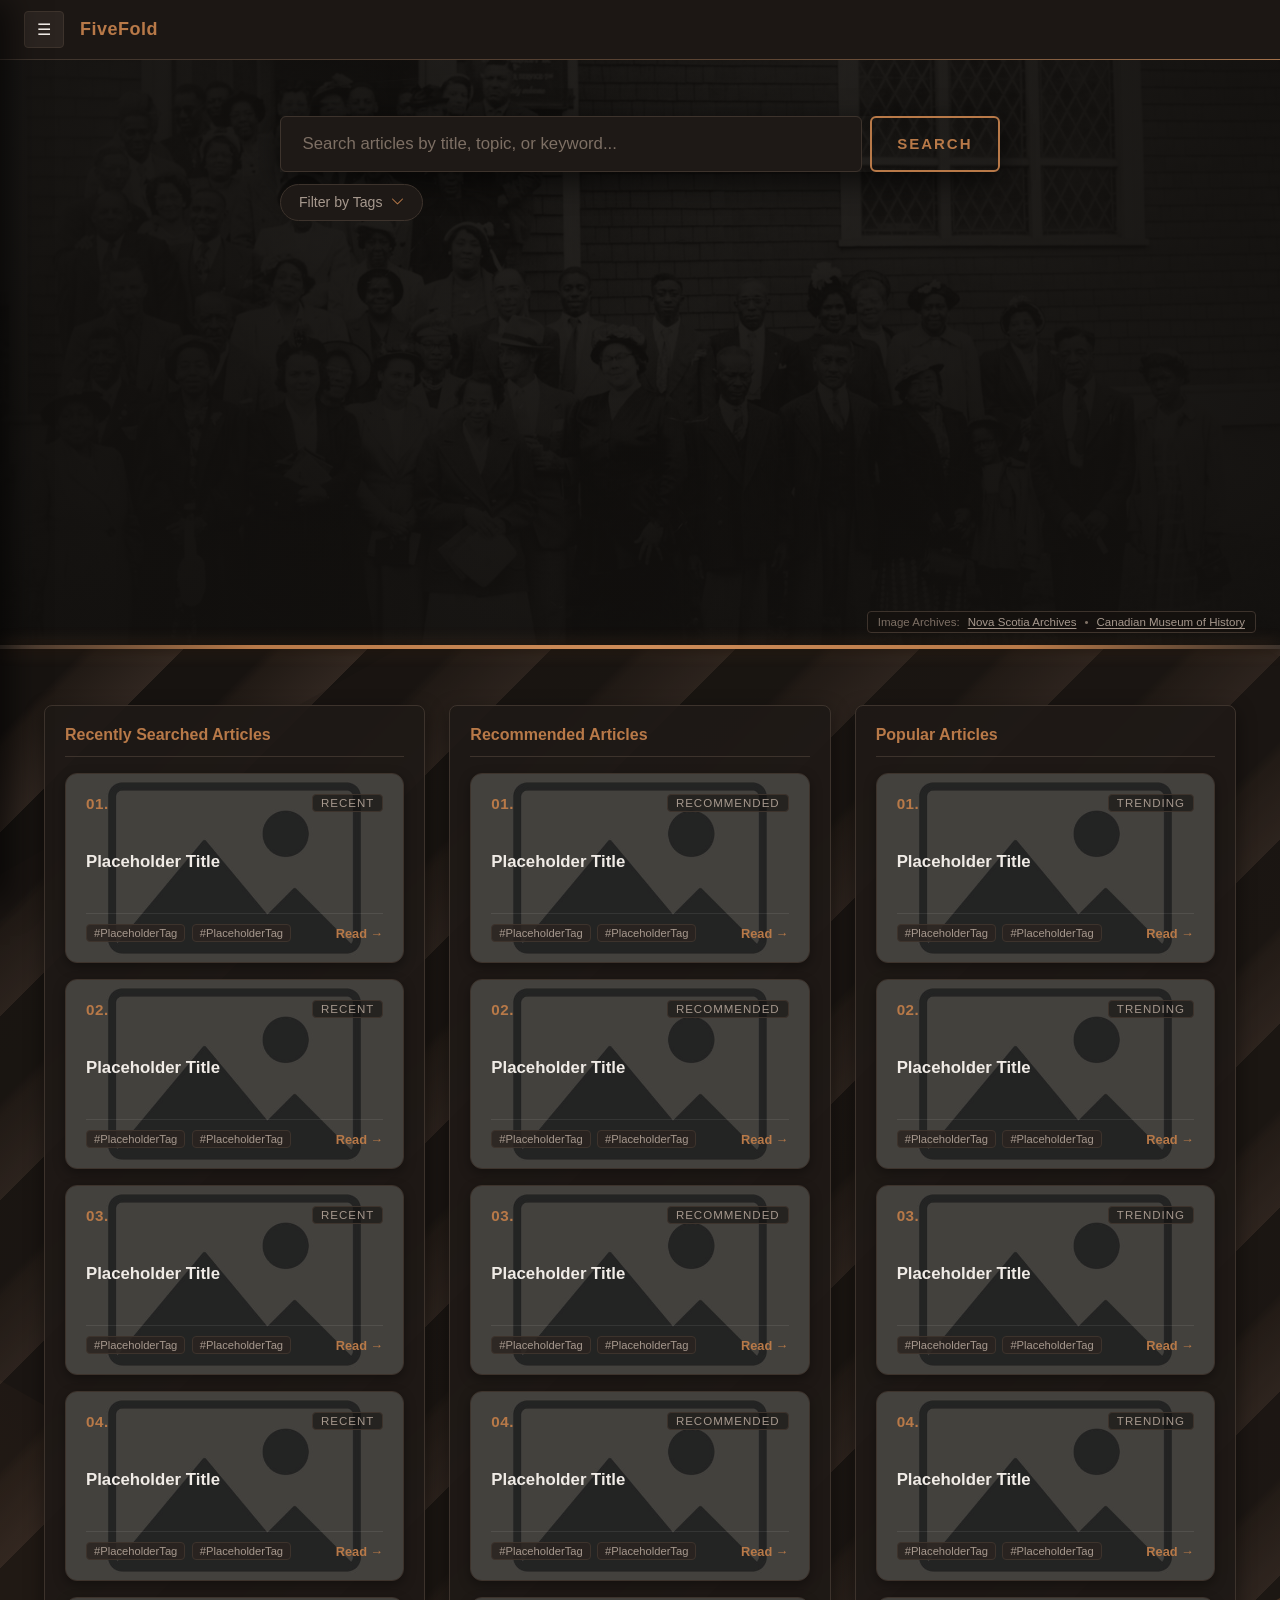
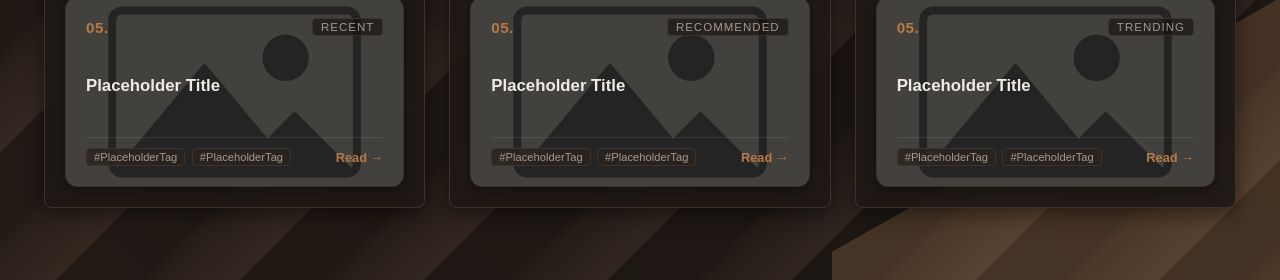
==== commit a212dab1: "small nav bar fix" ====
--- a/frontend/index.html
+++ b/frontend/index.html
@@ -23,7 +23,7 @@
   <!-- Top App Bar -->
   <header class="top-nav">
     <button id="sidebar-toggle-btn" class="icon-btn" aria-label="Open Sidebar">☰</button>
-    <div class="brand-title">DevPortal</div>
+    <div class="brand-title">FiveFold</div>
   </header>
 
   <!-- Slide-Out Horizontal Side Navigation -->
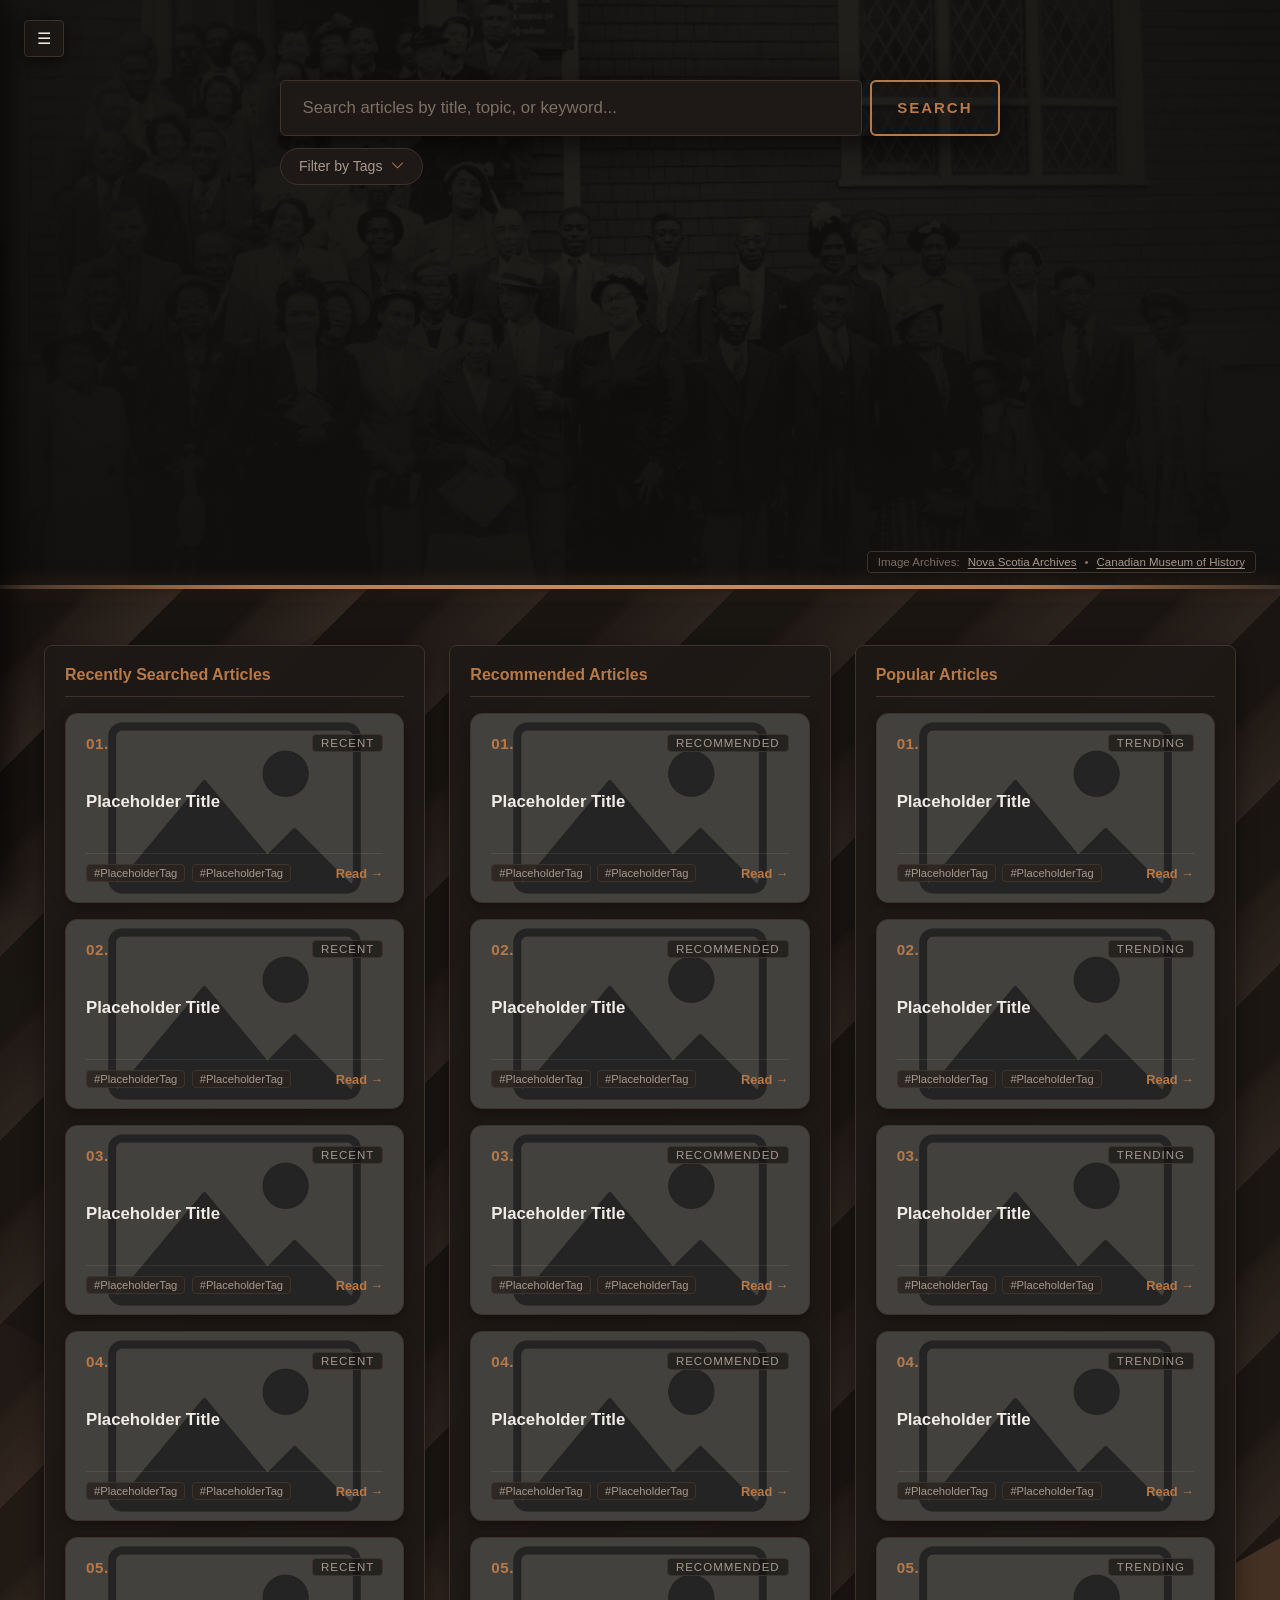
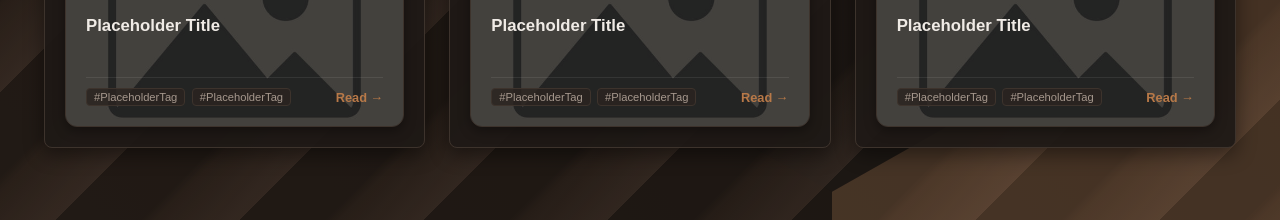
==== commit 01adb00e: "extended the image carousel to the top of the search page" ====
--- a/frontend/index.html
+++ b/frontend/index.html
@@ -7,7 +7,7 @@
   <link rel="stylesheet" href="styles.css">
   <script src="script.js" defer></script>
 </head>
-<body>
+<body class="home-page">
 
   <!-- Hidden SVG Gooey Filter -->
   <svg xmlns="http://www.w3.org/2000/svg" version="1.1" style="display: block; height: 0; width: 0; position: absolute;">
@@ -20,11 +20,8 @@
     </defs>
   </svg>
 
-  <!-- Top App Bar -->
-  <header class="top-nav">
-    <button id="sidebar-toggle-btn" class="icon-btn" aria-label="Open Sidebar">☰</button>
-    <div class="brand-title">FiveFold</div>
-  </header>
+  <!-- Floating Menu Button (Replaces the top nav bar on Home) -->
+  <button id="sidebar-toggle-btn" class="icon-btn home-toggle-btn" aria-label="Open Sidebar">☰</button>
 
   <!-- Slide-Out Horizontal Side Navigation -->
   <aside id="side-nav" class="side-nav" aria-label="Main Navigation">
@@ -33,18 +30,18 @@
       <button id="sidebar-close-btn" class="icon-btn" aria-label="Close Sidebar">✕</button>
     </div>
     <nav class="side-nav-menu">
+      <a href="index.html" class="nav-link">Search Home</a>
       <a href="#placeholder" class="nav-link">Placeholder Link 1</a>
       <a href="#placeholder" class="nav-link">Placeholder Link 2</a>
       <a href="#placeholder" class="nav-link">Placeholder Link 3</a>
       <a href="#placeholder" class="nav-link">Placeholder Link 4</a>
-      <a href="#placeholder" class="nav-link">Placeholder Link 5</a>
     </nav>
   </aside>
 
   <!-- Background overlay when side menu is active -->
   <div id="backdrop" class="backdrop"></div>
 
-  <!-- Main Hero Section with Carousel -->
+  <!-- Main Hero Section with Carousel Extending to Screen Top -->
   <main>
     <section class="search-hero-section">
       <!-- Image Carousel Elements -->
@@ -194,7 +191,6 @@
           <div id="col-recent" class="column-section">
             <h3 class="column-title">Recently Searched Articles</h3>
             <div class="card-stack">
-
               <div class="card" tabindex="0">
                 <div class="card-image-wrapper">
                   <img src="Resources/placeholder.jpg" alt="Article thumbnail" class="card-thumb">
@@ -216,7 +212,6 @@
                   </div>
                 </div>
               </div>
-
               <div class="card" tabindex="0">
                 <div class="card-image-wrapper">
                   <img src="Resources/placeholder.jpg" alt="Article thumbnail" class="card-thumb">
@@ -238,7 +233,6 @@
                   </div>
                 </div>
               </div>
-
               <div class="card" tabindex="0">
                 <div class="card-image-wrapper">
                   <img src="Resources/placeholder.jpg" alt="Article thumbnail" class="card-thumb">
@@ -260,7 +254,6 @@
                   </div>
                 </div>
               </div>
-
               <div class="card" tabindex="0">
                 <div class="card-image-wrapper">
                   <img src="Resources/placeholder.jpg" alt="Article thumbnail" class="card-thumb">
@@ -282,7 +275,6 @@
                   </div>
                 </div>
               </div>
-
               <div class="card" tabindex="0">
                 <div class="card-image-wrapper">
                   <img src="Resources/placeholder.jpg" alt="Article thumbnail" class="card-thumb">
@@ -304,7 +296,6 @@
                   </div>
                 </div>
               </div>
-
             </div>
           </div>
 
@@ -312,7 +303,6 @@
           <div id="col-recommended" class="column-section">
             <h3 class="column-title">Recommended Articles</h3>
             <div class="card-stack">
-
               <div class="card" tabindex="0">
                 <div class="card-image-wrapper">
                   <img src="Resources/placeholder.jpg" alt="Article thumbnail" class="card-thumb">
@@ -334,7 +324,6 @@
                   </div>
                 </div>
               </div>
-
               <div class="card" tabindex="0">
                 <div class="card-image-wrapper">
                   <img src="Resources/placeholder.jpg" alt="Article thumbnail" class="card-thumb">
@@ -356,7 +345,6 @@
                   </div>
                 </div>
               </div>
-
               <div class="card" tabindex="0">
                 <div class="card-image-wrapper">
                   <img src="Resources/placeholder.jpg" alt="Article thumbnail" class="card-thumb">
@@ -378,7 +366,6 @@
                   </div>
                 </div>
               </div>
-
               <div class="card" tabindex="0">
                 <div class="card-image-wrapper">
                   <img src="Resources/placeholder.jpg" alt="Article thumbnail" class="card-thumb">
@@ -400,7 +387,6 @@
                   </div>
                 </div>
               </div>
-
               <div class="card" tabindex="0">
                 <div class="card-image-wrapper">
                   <img src="Resources/placeholder.jpg" alt="Article thumbnail" class="card-thumb">
@@ -422,7 +408,6 @@
                   </div>
                 </div>
               </div>
-
             </div>
           </div>
 
@@ -430,7 +415,6 @@
           <div id="col-popular" class="column-section">
             <h3 class="column-title">Popular Articles</h3>
             <div class="card-stack">
-
               <div class="card" tabindex="0">
                 <div class="card-image-wrapper">
                   <img src="Resources/placeholder.jpg" alt="Article thumbnail" class="card-thumb">
@@ -452,7 +436,6 @@
                   </div>
                 </div>
               </div>
-
               <div class="card" tabindex="0">
                 <div class="card-image-wrapper">
                   <img src="Resources/placeholder.jpg" alt="Article thumbnail" class="card-thumb">
@@ -474,7 +457,6 @@
                   </div>
                 </div>
               </div>
-
               <div class="card" tabindex="0">
                 <div class="card-image-wrapper">
                   <img src="Resources/placeholder.jpg" alt="Article thumbnail" class="card-thumb">
@@ -496,7 +478,6 @@
                   </div>
                 </div>
               </div>
-
               <div class="card" tabindex="0">
                 <div class="card-image-wrapper">
                   <img src="Resources/placeholder.jpg" alt="Article thumbnail" class="card-thumb">
@@ -518,7 +499,6 @@
                   </div>
                 </div>
               </div>
-
               <div class="card" tabindex="0">
                 <div class="card-image-wrapper">
                   <img src="Resources/placeholder.jpg" alt="Article thumbnail" class="card-thumb">
@@ -540,7 +520,6 @@
                   </div>
                 </div>
               </div>
-
             </div>
           </div>
 
@@ -552,11 +531,8 @@
   <!-- Large Pop-Up Article Modal Container -->
   <div id="modal-backdrop" class="modal-backdrop" aria-hidden="true">
     <div id="article-modal" class="modal-card" role="dialog" aria-modal="true" aria-labelledby="modal-title">
-      
-      <!-- Close Button -->
       <button id="modal-close-btn" class="modal-close-btn" aria-label="Close details">✕</button>
 
-      <!-- Top Thumbnail Banner (Dimmed and Centered) -->
       <div class="modal-hero-image-wrapper">
         <img id="modal-thumbnail" src="Resources/placeholder.jpg" alt="Article thumbnail" class="modal-hero-thumb">
         <div class="modal-hero-overlay"></div>
@@ -566,26 +542,21 @@
         </div>
       </div>
 
-      <!-- Modal Body Content -->
       <div class="modal-body-content">
         <h2 id="modal-title" class="modal-heading">Placeholder Title</h2>
-        
         <div id="modal-tags" class="card-tags">
           <span class="card-tag">#PlaceholderTag</span>
           <span class="card-tag">#PlaceholderTag</span>
         </div>
 
-        <!-- External Source Link Button -->
         <div class="modal-actions">
           <a id="modal-source-btn" href="#" target="_blank" rel="noopener noreferrer" class="c-button modal-source-link">
             Visit Source Website &rarr;
           </a>
         </div>
 
-        <!-- Embedded Recommended Article Section -->
         <div class="modal-recommendation-section">
           <h4 class="modal-rec-title">Recommended Article</h4>
-          
           <div class="card modal-rec-card" tabindex="0">
             <div class="card-image-wrapper">
               <img src="Resources/placeholder.jpg" alt="Article thumbnail" class="card-thumb">
@@ -607,10 +578,8 @@
               </div>
             </div>
           </div>
-
         </div>
       </div>
-
     </div>
   </div>
 
--- a/frontend/styles.css
+++ b/frontend/styles.css
@@ -1348,4 +1348,27 @@
   .card.horizontal-card {
     padding: 1.25rem;
   }
+}
+
+/* Floating Menu Toggle Button for pages without top-nav */
+.home-toggle-btn {
+  position: absolute;
+  top: 1.25rem;
+  left: 1.5rem;
+  z-index: 40;
+  background-color: rgba(30, 25, 22, 0.75);
+  backdrop-filter: blur(8px);
+  -webkit-backdrop-filter: blur(8px);
+  border: 1px solid var(--border-subtle);
+  box-shadow: 0 4px 15px rgba(0, 0, 0, 0.5);
+}
+
+.home-toggle-btn:hover {
+  background-color: rgba(43, 36, 32, 0.95);
+  border-color: var(--accent);
+}
+
+/* Ensure the hero section touches the exact top of the viewport */
+.home-page .search-hero-section {
+  padding-top: 5rem; /* Leaves comfortable clearance under the floating toggle */
 }
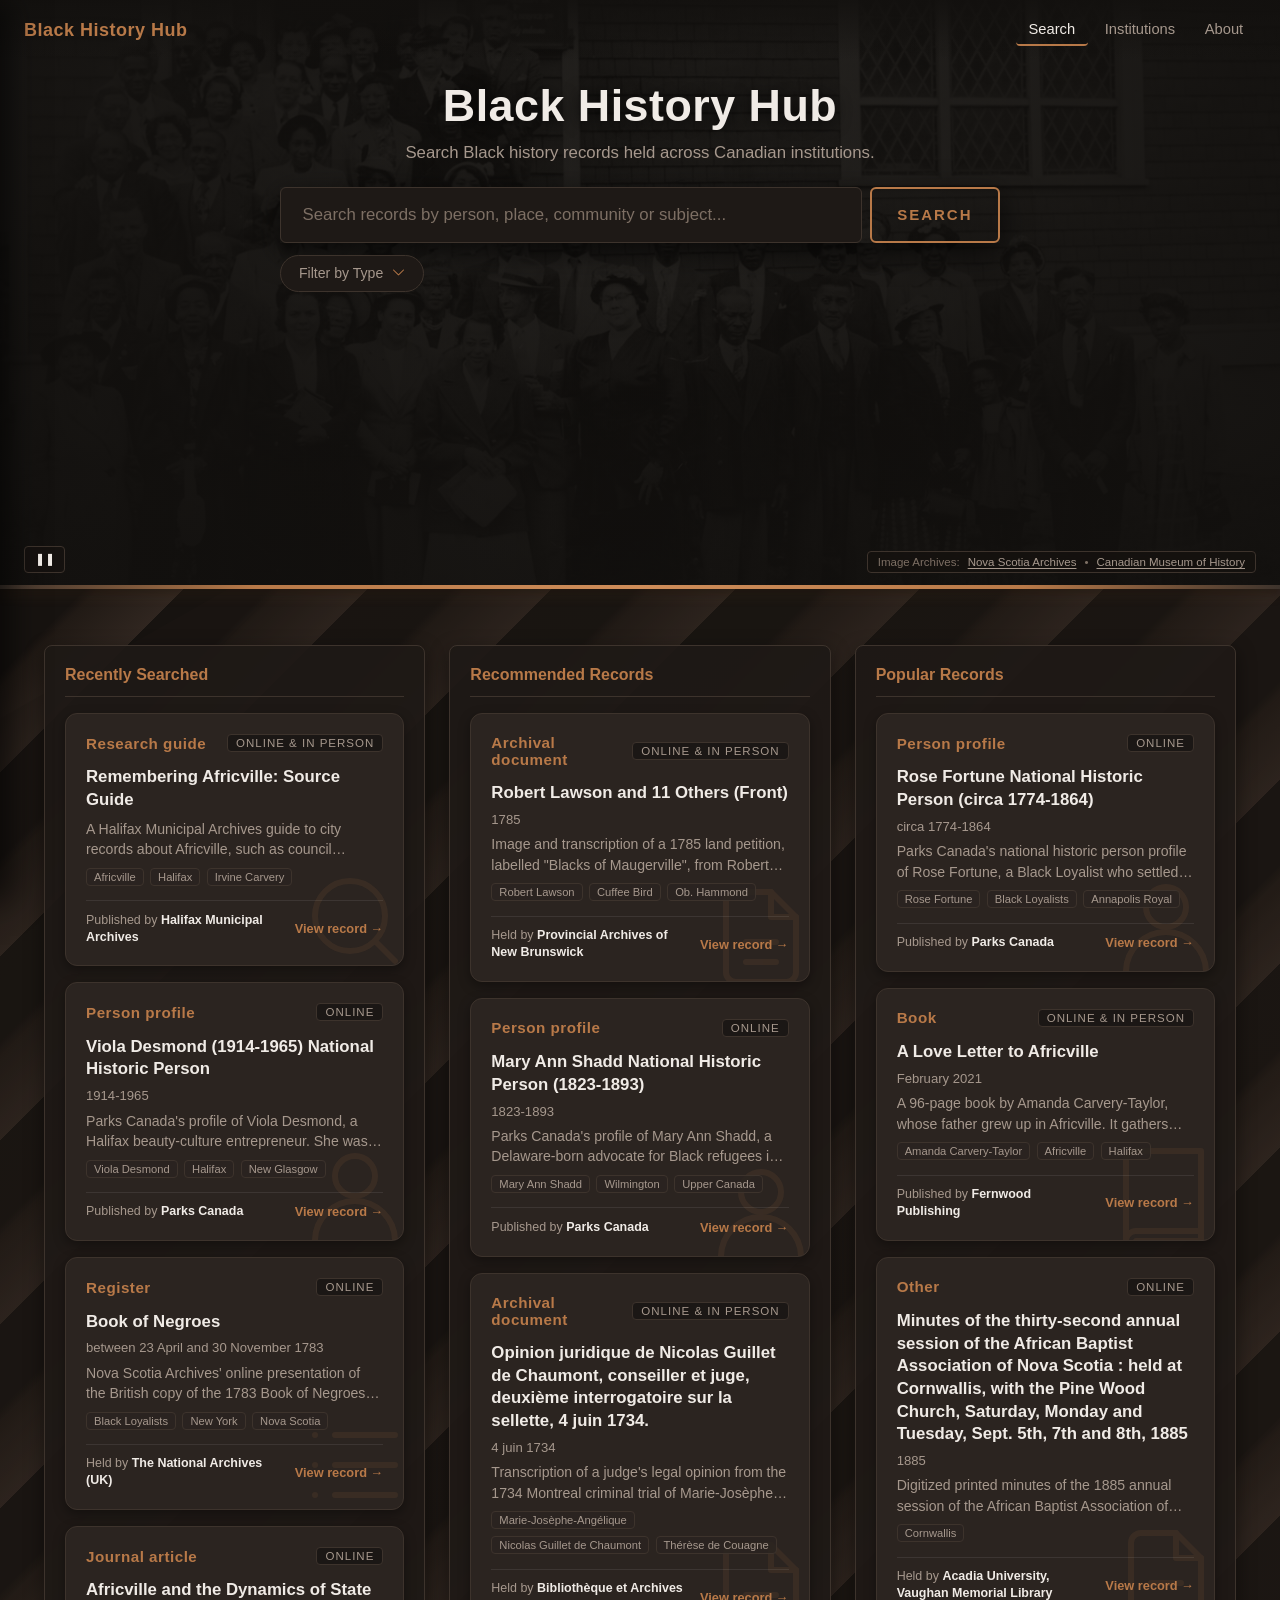
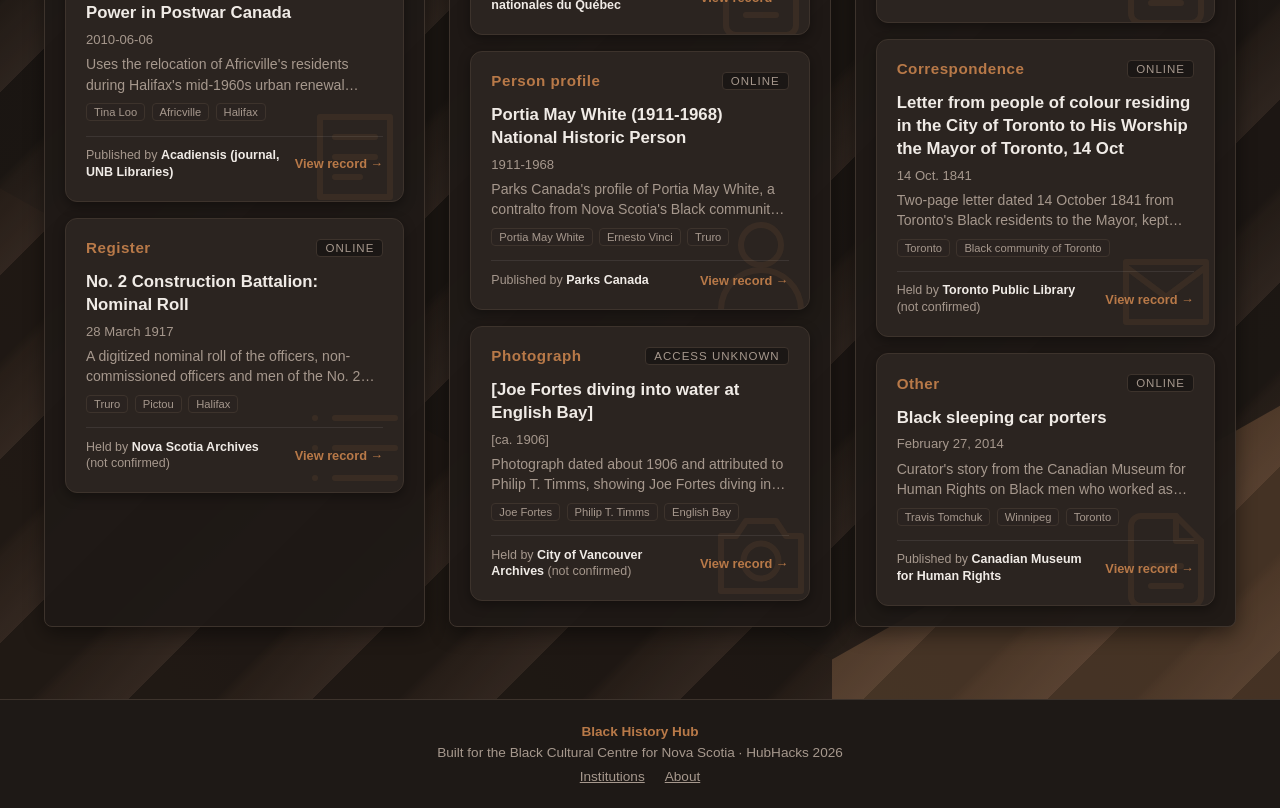
==== commit a4189c39: "Added institutions.html and about.html added placeholder data for all pages" ====
--- a/frontend/index.html
+++ b/frontend/index.html
@@ -3,14 +3,15 @@
 <head>
   <meta charset="UTF-8">
   <meta name="viewport" content="width=device-width, initial-scale=1.0">
-  <title>Article Search</title>
-  <link rel="stylesheet" href="styles.css">
-  <script src="script.js" defer></script>
+  <title>Black History Hub</title>
+  <link rel="stylesheet" href="css/styles.css">
+  <script src="js/script.js" defer></script>
 </head>
 <body class="home-page">
+  <a class="skip-link" href="#main">Skip to main content</a>
 
   <!-- Hidden SVG Gooey Filter -->
-  <svg xmlns="http://www.w3.org/2000/svg" version="1.1" style="display: block; height: 0; width: 0; position: absolute;">
+  <svg xmlns="http://www.w3.org/2000/svg" version="1.1" aria-hidden="true" focusable="false" style="display: block; height: 0; width: 0; position: absolute;">
     <defs>
       <filter id="goo">
         <feGaussianBlur in="SourceGraphic" stdDeviation="10" result="blur"></feGaussianBlur>
@@ -20,21 +21,27 @@
     </defs>
   </svg>
 
-  <!-- Floating Menu Button (Replaces the top nav bar on Home) -->
-  <button id="sidebar-toggle-btn" class="icon-btn home-toggle-btn" aria-label="Open Sidebar">☰</button>
-
-  <!-- Slide-Out Horizontal Side Navigation -->
-  <aside id="side-nav" class="side-nav" aria-label="Main Navigation">
+  <!-- Header: links on desktop, menu button on mobile. Sits over the hero on Home. -->
+  <header class="top-nav top-nav--overlay">
+    <button id="sidebar-toggle-btn" class="icon-btn nav-toggle" aria-label="Open menu" aria-expanded="false" aria-controls="side-nav">☰</button>
+    <a href="index.html" class="brand-title">Black History Hub</a>
+    <nav class="top-nav-links" aria-label="Main">
+      <a href="index.html" class="top-nav-link" aria-current="page">Search</a>
+      <a href="institutions.html" class="top-nav-link">Institutions</a>
+      <a href="about.html" class="top-nav-link">About</a>
+    </nav>
+  </header>
+
+  <!-- Slide-Out Side Navigation (mobile) -->
+  <aside id="side-nav" class="side-nav" aria-label="Site menu" inert>
     <div class="side-nav-header">
       <span class="brand-title">Menu</span>
-      <button id="sidebar-close-btn" class="icon-btn" aria-label="Close Sidebar">✕</button>
+      <button id="sidebar-close-btn" class="icon-btn" aria-label="Close menu">✕</button>
     </div>
-    <nav class="side-nav-menu">
-      <a href="index.html" class="nav-link">Search Home</a>
-      <a href="#placeholder" class="nav-link">Placeholder Link 1</a>
-      <a href="#placeholder" class="nav-link">Placeholder Link 2</a>
-      <a href="#placeholder" class="nav-link">Placeholder Link 3</a>
-      <a href="#placeholder" class="nav-link">Placeholder Link 4</a>
+    <nav class="side-nav-menu" aria-label="Main">
+      <a href="index.html" class="nav-link" aria-current="page">Search</a>
+      <a href="institutions.html" class="nav-link">Institutions</a>
+      <a href="about.html" class="nav-link">About</a>
     </nav>
   </aside>
 
@@ -42,44 +49,49 @@
   <div id="backdrop" class="backdrop"></div>
 
   <!-- Main Hero Section with Carousel Extending to Screen Top -->
-  <main>
+  <main id="main">
     <section class="search-hero-section">
       <!-- Image Carousel Elements -->
       <div class="carousel-container" id="carousel">
-        <img src="Resources/1.png" alt="Historical archival photograph" class="carousel-slide active">
-        <img src="Resources/2.jpeg" alt="Historical archival photograph" class="carousel-slide">
-        <img src="Resources/3.jpeg" alt="Historical archival photograph" class="carousel-slide">
-        <img src="Resources/4.jpg" alt="Historical archival photograph" class="carousel-slide">
+        <img src="Resources/1.png" alt="Black-and-white group photo of a congregation, dressed formally, standing in front of a wooden church" class="carousel-slide active">
+        <img src="Resources/2.jpeg" alt="Black-and-white photo of three children by a railway boxcar, beside a sign reading 'Please boil this water before drinking and cooking'" class="carousel-slide">
+        <img src="Resources/3.jpeg" alt="Black-and-white photo taken through a window of small wooden houses and a white church by the water, with two men in suits walking up a path" class="carousel-slide">
+        <img src="Resources/4.jpg" alt="Early 20th-century photo of children sitting beside a dirt road leading to a farmhouse, with a man standing in the road" class="carousel-slide">
       </div>
       <div class="carousel-overlay" aria-hidden="true"></div>
 
       <!-- Horizontally Centered Search Wrapper -->
       <div class="search-wrapper">
-        <form id="search-form" class="search-box">
-          <input 
-            type="text" 
-            id="search-input" 
-            class="search-input" 
-            placeholder="Search articles by title, topic, or keyword..."
+        <h1 class="hero-title">Black History Hub</h1>
+        <p class="hero-tagline">Search Black history records held across Canadian institutions.</p>
+
+        <form id="search-form" class="search-box" role="search" action="results.html">
+          <label for="search-input" class="visually-hidden">Search records</label>
+          <input
+            type="search"
+            id="search-input"
+            name="q"
+            class="search-input"
+            placeholder="Search records by person, place, community or subject..."
             autocomplete="off"
           >
           <!-- Gooey Uiverse Button -->
           <button type="submit" class="c-button c-button--gooey">
             Search
-            <div class="c-button__blobs">
-              <div></div>
-              <div></div>
-              <div></div>
-            </div>
+            <span class="c-button__blobs" aria-hidden="true">
+              <span></span>
+              <span></span>
+              <span></span>
+            </span>
           </button>
         </form>
 
-        <!-- Attached Filter Tags Dropdown Menu -->
+        <!-- Filter by resource type (values match record.resource_type) -->
         <div class="menu">
           <div class="item">
             <div class="link" tabindex="0" role="button" aria-haspopup="true" aria-expanded="false">
-              <span id="tag-dropdown-label">Filter by Tags</span>
-              <svg viewBox="0 0 360 360" xml:space="preserve">
+              <span id="tag-dropdown-label">Filter by Type</span>
+              <svg viewBox="0 0 360 360" xml:space="preserve" aria-hidden="true" focusable="false">
                 <g id="SVGRepo_iconCarrier">
                   <path
                     d="M325.607,79.393c-5.857-5.857-15.355-5.858-21.213,0.001l-139.39,139.393L25.607,79.393 c-5.857-5.857-15.355-5.858-21.213,0.001c-5.858,5.858-5.858,15.355,0,21.213l150.004,150c2.813,2.813,6.628,4.393,10.606,4.393 s7.794-1.581,10.606-4.394l149.996-150C331.465,94.749,331.465,85.251,325.607,79.393z"
@@ -87,52 +99,97 @@
                 </g>
               </svg>
             </div>
-            
+
             <!-- Checkbox Items -->
-            <div class="submenu" role="menu">
-              <div class="submenu-item">
-                <label class="tag-label">
-                  <span class="checkBox">
-                    <input type="checkbox" name="tag" value="Placeholder1" class="tag-checkbox">
-                    <span class="transition fill-box"></span>
-                  </span>
-                  <span>Placeholder1</span>
-                </label>
-              </div>
-              <div class="submenu-item">
-                <label class="tag-label">
-                  <span class="checkBox">
-                    <input type="checkbox" name="tag" value="Placeholder2" class="tag-checkbox">
-                    <span class="transition fill-box"></span>
-                  </span>
-                  <span>Placeholder2</span>
-                </label>
-              </div>
-              <div class="submenu-item">
-                <label class="tag-label">
-                  <span class="checkBox">
-                    <input type="checkbox" name="tag" value="Placeholder3" class="tag-checkbox">
-                    <span class="transition fill-box"></span>
-                  </span>
-                  <span>Placeholder3</span>
-                </label>
-              </div>
-              <div class="submenu-item">
-                <label class="tag-label">
-                  <span class="checkBox">
-                    <input type="checkbox" name="tag" value="Placeholder4" class="tag-checkbox">
-                    <span class="transition fill-box"></span>
-                  </span>
-                  <span>Placeholder4</span>
-                </label>
-              </div>
-              <div class="submenu-item">
-                <label class="tag-label">
-                  <span class="checkBox">
-                    <input type="checkbox" name="tag" value="Placeholder5" class="tag-checkbox">
-                    <span class="transition fill-box"></span>
-                  </span>
-                  <span>Placeholder5</span>
+            <div class="submenu">
+              <div class="submenu-item">
+                <label class="tag-label">
+                  <span class="checkBox">
+                    <input type="checkbox" name="type" value="journal_article" class="tag-checkbox">
+                    <span class="transition fill-box"></span>
+                  </span>
+                  <span>Journal article</span>
+                </label>
+              </div>
+              <div class="submenu-item">
+                <label class="tag-label">
+                  <span class="checkBox">
+                    <input type="checkbox" name="type" value="person_profile" class="tag-checkbox">
+                    <span class="transition fill-box"></span>
+                  </span>
+                  <span>Person profile</span>
+                </label>
+              </div>
+              <div class="submenu-item">
+                <label class="tag-label">
+                  <span class="checkBox">
+                    <input type="checkbox" name="type" value="archival_document" class="tag-checkbox">
+                    <span class="transition fill-box"></span>
+                  </span>
+                  <span>Archival document</span>
+                </label>
+              </div>
+              <div class="submenu-item">
+                <label class="tag-label">
+                  <span class="checkBox">
+                    <input type="checkbox" name="type" value="register" class="tag-checkbox">
+                    <span class="transition fill-box"></span>
+                  </span>
+                  <span>Register</span>
+                </label>
+              </div>
+              <div class="submenu-item">
+                <label class="tag-label">
+                  <span class="checkBox">
+                    <input type="checkbox" name="type" value="research_guide" class="tag-checkbox">
+                    <span class="transition fill-box"></span>
+                  </span>
+                  <span>Research guide</span>
+                </label>
+              </div>
+              <div class="submenu-item">
+                <label class="tag-label">
+                  <span class="checkBox">
+                    <input type="checkbox" name="type" value="book" class="tag-checkbox">
+                    <span class="transition fill-box"></span>
+                  </span>
+                  <span>Book</span>
+                </label>
+              </div>
+              <div class="submenu-item">
+                <label class="tag-label">
+                  <span class="checkBox">
+                    <input type="checkbox" name="type" value="correspondence" class="tag-checkbox">
+                    <span class="transition fill-box"></span>
+                  </span>
+                  <span>Correspondence</span>
+                </label>
+              </div>
+              <div class="submenu-item">
+                <label class="tag-label">
+                  <span class="checkBox">
+                    <input type="checkbox" name="type" value="map" class="tag-checkbox">
+                    <span class="transition fill-box"></span>
+                  </span>
+                  <span>Map</span>
+                </label>
+              </div>
+              <div class="submenu-item">
+                <label class="tag-label">
+                  <span class="checkBox">
+                    <input type="checkbox" name="type" value="photograph" class="tag-checkbox">
+                    <span class="transition fill-box"></span>
+                  </span>
+                  <span>Photograph</span>
+                </label>
+              </div>
+              <div class="submenu-item">
+                <label class="tag-label">
+                  <span class="checkBox">
+                    <input type="checkbox" name="type" value="other" class="tag-checkbox">
+                    <span class="transition fill-box"></span>
+                  </span>
+                  <span>Other</span>
                 </label>
               </div>
             </div>
@@ -140,27 +197,32 @@
         </div>
       </div>
 
+      <!-- Carousel pause/play -->
+      <button id="carousel-toggle" class="icon-btn carousel-toggle" aria-pressed="false" aria-label="Pause slideshow">❚❚</button>
+
       <!-- Image Citations -->
       <footer class="hero-citation-bar">
         <span>Image Archives:</span>
-        <a href="https://archives.novascotia.ca/african-heritage/archival/" target="_blank" rel="noopener noreferrer">Nova Scotia Archives</a>
-        <span>•</span>
-        <a href="https://www.historymuseum.ca/teachers-zone/african-nova-scotians-20th-century-canadian-legacies/african-nova-scotian-communities/north-preston-new-road-in-the-early-20th-century" target="_blank" rel="noopener noreferrer">Canadian Museum of History</a>
+        <a href="https://archives.novascotia.ca/african-heritage/archival/" target="_blank" rel="noopener noreferrer">Nova Scotia Archives<span class="visually-hidden"> (opens in a new tab)</span></a>
+        <span aria-hidden="true">•</span>
+        <a href="https://www.historymuseum.ca/teachers-zone/african-nova-scotians-20th-century-canadian-legacies/african-nova-scotian-communities/north-preston-new-road-in-the-early-20th-century" target="_blank" rel="noopener noreferrer">Canadian Museum of History<span class="visually-hidden"> (opens in a new tab)</span></a>
       </footer>
     </section>
 
     <!-- Pronounced Divider -->
     <div class="section-divider" role="separator" aria-hidden="true"></div>
 
-    <!-- Lower Section: 3-Column Placeholders -->
-    <section class="lower-pattern-container">
-      <div class="pattern-bg">
+    <!-- Lower Section: 3 Columns of Record Cards -->
+    <section class="lower-pattern-container" aria-label="Featured records">
+      <div class="pattern-bg" aria-hidden="true">
         <svg
           preserveAspectRatio="xMidYMid slice"
           height="100%"
           width="100%"
           class="cube-svg"
           viewBox="0 0 120 104"
+          aria-hidden="true"
+          focusable="false"
         >
           <defs>
             <linearGradient y2="100%" x2="100%" y1="0%" x1="0%" id="cube-dark">
@@ -186,402 +248,383 @@
 
       <div class="lower-content-wrapper">
         <div class="content-grid">
-          
-          <!-- Column 1: Recently Searched -->
-          <div id="col-recent" class="column-section">
-            <h3 class="column-title">Recently Searched Articles</h3>
+
+          <!-- Column 1: Recently Searched (from localStorage later; sample cards for now) -->
+          <section id="col-recent" class="column-section" aria-labelledby="col-recent-title">
+            <h2 id="col-recent-title" class="column-title">Recently Searched</h2>
+            <p class="column-empty" hidden>Your recent searches will appear here.</p>
             <div class="card-stack">
-              <div class="card" tabindex="0">
-                <div class="card-image-wrapper">
-                  <img src="Resources/placeholder.jpg" alt="Article thumbnail" class="card-thumb">
-                </div>
-                <div class="card-content">
-                  <div class="card-top">
-                    <span class="card-title">01.</span>
-                    <span class="card-category">Recent</span>
-                  </div>
-                  <div class="card-body">
-                    <h4 class="card-heading">Placeholder Title</h4>
-                  </div>
-                  <div class="card-bottom">
-                    <div class="card-tags">
-                      <span class="card-tag">#PlaceholderTag</span>
-                      <span class="card-tag">#PlaceholderTag</span>
-                    </div>
-                    <span class="card-action">Read &rarr;</span>
-                  </div>
-                </div>
-              </div>
-              <div class="card" tabindex="0">
-                <div class="card-image-wrapper">
-                  <img src="Resources/placeholder.jpg" alt="Article thumbnail" class="card-thumb">
-                </div>
-                <div class="card-content">
-                  <div class="card-top">
-                    <span class="card-title">02.</span>
-                    <span class="card-category">Recent</span>
-                  </div>
-                  <div class="card-body">
-                    <h4 class="card-heading">Placeholder Title</h4>
-                  </div>
-                  <div class="card-bottom">
-                    <div class="card-tags">
-                      <span class="card-tag">#PlaceholderTag</span>
-                      <span class="card-tag">#PlaceholderTag</span>
-                    </div>
-                    <span class="card-action">Read &rarr;</span>
-                  </div>
-                </div>
-              </div>
-              <div class="card" tabindex="0">
-                <div class="card-image-wrapper">
-                  <img src="Resources/placeholder.jpg" alt="Article thumbnail" class="card-thumb">
-                </div>
-                <div class="card-content">
-                  <div class="card-top">
-                    <span class="card-title">03.</span>
-                    <span class="card-category">Recent</span>
-                  </div>
-                  <div class="card-body">
-                    <h4 class="card-heading">Placeholder Title</h4>
-                  </div>
-                  <div class="card-bottom">
-                    <div class="card-tags">
-                      <span class="card-tag">#PlaceholderTag</span>
-                      <span class="card-tag">#PlaceholderTag</span>
-                    </div>
-                    <span class="card-action">Read &rarr;</span>
-                  </div>
-                </div>
-              </div>
-              <div class="card" tabindex="0">
-                <div class="card-image-wrapper">
-                  <img src="Resources/placeholder.jpg" alt="Article thumbnail" class="card-thumb">
-                </div>
-                <div class="card-content">
-                  <div class="card-top">
-                    <span class="card-title">04.</span>
-                    <span class="card-category">Recent</span>
-                  </div>
-                  <div class="card-body">
-                    <h4 class="card-heading">Placeholder Title</h4>
-                  </div>
-                  <div class="card-bottom">
-                    <div class="card-tags">
-                      <span class="card-tag">#PlaceholderTag</span>
-                      <span class="card-tag">#PlaceholderTag</span>
-                    </div>
-                    <span class="card-action">Read &rarr;</span>
-                  </div>
-                </div>
-              </div>
-              <div class="card" tabindex="0">
-                <div class="card-image-wrapper">
-                  <img src="Resources/placeholder.jpg" alt="Article thumbnail" class="card-thumb">
-                </div>
-                <div class="card-content">
-                  <div class="card-top">
-                    <span class="card-title">05.</span>
-                    <span class="card-category">Recent</span>
-                  </div>
-                  <div class="card-body">
-                    <h4 class="card-heading">Placeholder Title</h4>
-                  </div>
-                  <div class="card-bottom">
-                    <div class="card-tags">
-                      <span class="card-tag">#PlaceholderTag</span>
-                      <span class="card-tag">#PlaceholderTag</span>
-                    </div>
-                    <span class="card-action">Read &rarr;</span>
-                  </div>
-                </div>
-              </div>
+              <article class="card">
+                <svg class="card-type-icon" viewBox="0 0 24 24" aria-hidden="true" focusable="false"><circle cx="11" cy="11" r="7"/><path d="M20 20l-4-4"/></svg>
+                <div class="card-content">
+                  <div class="card-top">
+                    <span class="card-title">Research guide</span>
+                    <span class="card-category">Online &amp; in person</span>
+                  </div>
+                  <div class="card-body">
+                    <h3 class="card-heading"><a class="card-link" href="record.html?id=SRC-009">Remembering Africville: Source Guide</a></h3>
+                    <p class="card-snippet">A Halifax Municipal Archives guide to city records about Africville, such as council minutes, relocation compensation case files, building permits, photographs and maps, with archival reference numbers. Many of the listed records are digitized; some can be seen only in person or once personal information has been redacted.</p>
+                    <ul class="card-tags" aria-label="People and places">
+                      <li><a class="card-tag" href="results.html?q=Africville">Africville</a></li>
+                      <li><a class="card-tag" href="results.html?q=Halifax">Halifax</a></li>
+                      <li><a class="card-tag" href="results.html?q=Irvine+Carvery">Irvine Carvery</a></li>
+                    </ul>
+                  </div>
+                  <div class="card-bottom">
+                    <span class="card-holder">Published by <strong>Halifax Municipal Archives</strong></span>
+                    <span class="card-action" aria-hidden="true">View record &rarr;</span>
+                  </div>
+                </div>
+              </article>
+              <article class="card">
+                <svg class="card-type-icon" viewBox="0 0 24 24" aria-hidden="true" focusable="false"><circle cx="12" cy="8" r="4"/><path d="M4 21a8 8 0 0 1 16 0"/></svg>
+                <div class="card-content">
+                  <div class="card-top">
+                    <span class="card-title">Person profile</span>
+                    <span class="card-category">Online</span>
+                  </div>
+                  <div class="card-body">
+                    <h3 class="card-heading"><a class="card-link" href="record.html?id=BIO-001">Viola Desmond (1914-1965) National Historic Person</a></h3>
+                    <p class="card-date">1914-1965</p>
+                    <p class="card-snippet">Parks Canada&#x27;s profile of Viola Desmond, a Halifax beauty-culture entrepreneur. She was arrested in 1946 after refusing to leave the floor section of New Glasgow&#x27;s Roseland Theatre; the page also covers Nova Scotia&#x27;s 2010 apology and posthumous pardon.</p>
+                    <ul class="card-tags" aria-label="People and places">
+                      <li><a class="card-tag" href="results.html?q=Viola+Desmond">Viola Desmond</a></li>
+                      <li><a class="card-tag" href="results.html?q=Halifax">Halifax</a></li>
+                      <li><a class="card-tag" href="results.html?q=New+Glasgow">New Glasgow</a></li>
+                    </ul>
+                  </div>
+                  <div class="card-bottom">
+                    <span class="card-holder">Published by <strong>Parks Canada</strong></span>
+                    <span class="card-action" aria-hidden="true">View record &rarr;</span>
+                  </div>
+                </div>
+              </article>
+              <article class="card">
+                <svg class="card-type-icon" viewBox="0 0 24 24" aria-hidden="true" focusable="false"><path d="M8 6h12M8 12h12M8 18h12M4 6h.01M4 12h.01M4 18h.01"/></svg>
+                <div class="card-content">
+                  <div class="card-top">
+                    <span class="card-title">Register</span>
+                    <span class="card-category">Online</span>
+                  </div>
+                  <div class="card-body">
+                    <h3 class="card-heading"><a class="card-link" href="record.html?id=SRC-001a">Book of Negroes</a></h3>
+                    <p class="card-date">between 23 April and 30 November 1783</p>
+                    <p class="card-snippet">Nova Scotia Archives&#x27; online presentation of the British copy of the 1783 Book of Negroes, a register of about 3,000 Black refugees who sailed from New York to Nova Scotia between April and November 1783. You can page through digitized images of the register, which is held in the UK.</p>
+                    <ul class="card-tags" aria-label="People and places">
+                      <li><a class="card-tag" href="results.html?q=Black+Loyalists">Black Loyalists</a></li>
+                      <li><a class="card-tag" href="results.html?q=New+York">New York</a></li>
+                      <li><a class="card-tag" href="results.html?q=Nova+Scotia">Nova Scotia</a></li>
+                    </ul>
+                  </div>
+                  <div class="card-bottom">
+                    <span class="card-holder">Held by <strong>The National Archives (UK)</strong></span>
+                    <span class="card-action" aria-hidden="true">View record &rarr;</span>
+                  </div>
+                </div>
+              </article>
+              <article class="card">
+                <svg class="card-type-icon" viewBox="0 0 24 24" aria-hidden="true" focusable="false"><path d="M5 4h14v16H5z"/><path d="M8 8h8M8 12h8M8 16h5"/></svg>
+                <div class="card-content">
+                  <div class="card-top">
+                    <span class="card-title">Journal article</span>
+                    <span class="card-category">Online</span>
+                  </div>
+                  <div class="card-body">
+                    <h3 class="card-heading"><a class="card-link" href="record.html?id=JRN-007">Africville and the Dynamics of State Power in Postwar Canada</a></h3>
+                    <p class="card-date">2010-06-06</p>
+                    <p class="card-snippet">Uses the relocation of Africville&#x27;s residents during Halifax&#x27;s mid-1960s urban renewal program to examine how postwar state power actually worked. Argues that the case reveals more than racism alone, including the ideas of the good life built into the welfare state.</p>
+                    <ul class="card-tags" aria-label="People and places">
+                      <li><a class="card-tag" href="results.html?q=Tina+Loo">Tina Loo</a></li>
+                      <li><a class="card-tag" href="results.html?q=Africville">Africville</a></li>
+                      <li><a class="card-tag" href="results.html?q=Halifax">Halifax</a></li>
+                    </ul>
+                  </div>
+                  <div class="card-bottom">
+                    <span class="card-holder">Published by <strong>Acadiensis (journal, UNB Libraries)</strong></span>
+                    <span class="card-action" aria-hidden="true">View record &rarr;</span>
+                  </div>
+                </div>
+              </article>
+              <article class="card">
+                <svg class="card-type-icon" viewBox="0 0 24 24" aria-hidden="true" focusable="false"><path d="M8 6h12M8 12h12M8 18h12M4 6h.01M4 12h.01M4 18h.01"/></svg>
+                <div class="card-content">
+                  <div class="card-top">
+                    <span class="card-title">Register</span>
+                    <span class="card-category">Online</span>
+                  </div>
+                  <div class="card-body">
+                    <h3 class="card-heading"><a class="card-link" href="record.html?id=SRC-012">No. 2 Construction Battalion: Nominal Roll</a></h3>
+                    <p class="card-date">28 March 1917</p>
+                    <p class="card-snippet">A digitized nominal roll of the officers, non-commissioned officers and men of the No. 2 Construction Battalion, a First World War unit headquartered first in Pictou and later in Truro, with a companion database searchable by surname and community. Regimental numbers from the roll can be used to look up soldiers&#x27; attestation papers at Library and Archives Canada.</p>
+                    <ul class="card-tags" aria-label="People and places">
+                      <li><a class="card-tag" href="results.html?q=Truro">Truro</a></li>
+                      <li><a class="card-tag" href="results.html?q=Pictou">Pictou</a></li>
+                      <li><a class="card-tag" href="results.html?q=Halifax">Halifax</a></li>
+                    </ul>
+                  </div>
+                  <div class="card-bottom">
+                    <span class="card-holder">Held by <strong>Nova Scotia Archives</strong> (not confirmed)</span>
+                    <span class="card-action" aria-hidden="true">View record &rarr;</span>
+                  </div>
+                </div>
+              </article>
             </div>
-          </div>
-
-          <!-- Column 2: Recommended -->
-          <div id="col-recommended" class="column-section">
-            <h3 class="column-title">Recommended Articles</h3>
+          </section>
+
+          <!-- Column 2: Recommended (curated by the team) -->
+          <section id="col-recommended" class="column-section" aria-labelledby="col-recommended-title">
+            <h2 id="col-recommended-title" class="column-title">Recommended Records</h2>
             <div class="card-stack">
-              <div class="card" tabindex="0">
-                <div class="card-image-wrapper">
-                  <img src="Resources/placeholder.jpg" alt="Article thumbnail" class="card-thumb">
-                </div>
-                <div class="card-content">
-                  <div class="card-top">
-                    <span class="card-title">01.</span>
-                    <span class="card-category">Recommended</span>
-                  </div>
-                  <div class="card-body">
-                    <h4 class="card-heading">Placeholder Title</h4>
-                  </div>
-                  <div class="card-bottom">
-                    <div class="card-tags">
-                      <span class="card-tag">#PlaceholderTag</span>
-                      <span class="card-tag">#PlaceholderTag</span>
-                    </div>
-                    <span class="card-action">Read &rarr;</span>
-                  </div>
-                </div>
-              </div>
-              <div class="card" tabindex="0">
-                <div class="card-image-wrapper">
-                  <img src="Resources/placeholder.jpg" alt="Article thumbnail" class="card-thumb">
-                </div>
-                <div class="card-content">
-                  <div class="card-top">
-                    <span class="card-title">02.</span>
-                    <span class="card-category">Recommended</span>
-                  </div>
-                  <div class="card-body">
-                    <h4 class="card-heading">Placeholder Title</h4>
-                  </div>
-                  <div class="card-bottom">
-                    <div class="card-tags">
-                      <span class="card-tag">#PlaceholderTag</span>
-                      <span class="card-tag">#PlaceholderTag</span>
-                    </div>
-                    <span class="card-action">Read &rarr;</span>
-                  </div>
-                </div>
-              </div>
-              <div class="card" tabindex="0">
-                <div class="card-image-wrapper">
-                  <img src="Resources/placeholder.jpg" alt="Article thumbnail" class="card-thumb">
-                </div>
-                <div class="card-content">
-                  <div class="card-top">
-                    <span class="card-title">03.</span>
-                    <span class="card-category">Recommended</span>
-                  </div>
-                  <div class="card-body">
-                    <h4 class="card-heading">Placeholder Title</h4>
-                  </div>
-                  <div class="card-bottom">
-                    <div class="card-tags">
-                      <span class="card-tag">#PlaceholderTag</span>
-                      <span class="card-tag">#PlaceholderTag</span>
-                    </div>
-                    <span class="card-action">Read &rarr;</span>
-                  </div>
-                </div>
-              </div>
-              <div class="card" tabindex="0">
-                <div class="card-image-wrapper">
-                  <img src="Resources/placeholder.jpg" alt="Article thumbnail" class="card-thumb">
-                </div>
-                <div class="card-content">
-                  <div class="card-top">
-                    <span class="card-title">04.</span>
-                    <span class="card-category">Recommended</span>
-                  </div>
-                  <div class="card-body">
-                    <h4 class="card-heading">Placeholder Title</h4>
-                  </div>
-                  <div class="card-bottom">
-                    <div class="card-tags">
-                      <span class="card-tag">#PlaceholderTag</span>
-                      <span class="card-tag">#PlaceholderTag</span>
-                    </div>
-                    <span class="card-action">Read &rarr;</span>
-                  </div>
-                </div>
-              </div>
-              <div class="card" tabindex="0">
-                <div class="card-image-wrapper">
-                  <img src="Resources/placeholder.jpg" alt="Article thumbnail" class="card-thumb">
-                </div>
-                <div class="card-content">
-                  <div class="card-top">
-                    <span class="card-title">05.</span>
-                    <span class="card-category">Recommended</span>
-                  </div>
-                  <div class="card-body">
-                    <h4 class="card-heading">Placeholder Title</h4>
-                  </div>
-                  <div class="card-bottom">
-                    <div class="card-tags">
-                      <span class="card-tag">#PlaceholderTag</span>
-                      <span class="card-tag">#PlaceholderTag</span>
-                    </div>
-                    <span class="card-action">Read &rarr;</span>
-                  </div>
-                </div>
-              </div>
+              <article class="card">
+                <svg class="card-type-icon" viewBox="0 0 24 24" aria-hidden="true" focusable="false"><path d="M14 3H7a2 2 0 0 0-2 2v14a2 2 0 0 0 2 2h10a2 2 0 0 0 2-2V8z"/><path d="M14 3v5h5M9 13h6M9 17h6"/></svg>
+                <div class="card-content">
+                  <div class="card-top">
+                    <span class="card-title">Archival document</span>
+                    <span class="card-category">Online &amp; in person</span>
+                  </div>
+                  <div class="card-body">
+                    <h3 class="card-heading"><a class="card-link" href="record.html?id=SRC-021">Robert Lawson and 11 Others (Front)</a></h3>
+                    <p class="card-date">1785</p>
+                    <p class="card-snippet">Image and transcription of a 1785 land petition, labelled &quot;Blacks of Maugerville&quot;, from Robert Lawson and eleven other Black men in Maugerville, New Brunswick, addressed to Thomas Carleton. It appears in the Fredericton Region Museum&#x27;s online exhibit on early Black settlers of York-Sunbury counties; the original is credited to the Provincial Archives of New Brunswick.</p>
+                    <ul class="card-tags" aria-label="People and places">
+                      <li><a class="card-tag" href="results.html?q=Robert+Lawson">Robert Lawson</a></li>
+                      <li><a class="card-tag" href="results.html?q=Cuffee+Bird">Cuffee Bird</a></li>
+                      <li><a class="card-tag" href="results.html?q=Ob.+Hammond">Ob. Hammond</a></li>
+                    </ul>
+                  </div>
+                  <div class="card-bottom">
+                    <span class="card-holder">Held by <strong>Provincial Archives of New Brunswick</strong></span>
+                    <span class="card-action" aria-hidden="true">View record &rarr;</span>
+                  </div>
+                </div>
+              </article>
+              <article class="card">
+                <svg class="card-type-icon" viewBox="0 0 24 24" aria-hidden="true" focusable="false"><circle cx="12" cy="8" r="4"/><path d="M4 21a8 8 0 0 1 16 0"/></svg>
+                <div class="card-content">
+                  <div class="card-top">
+                    <span class="card-title">Person profile</span>
+                    <span class="card-category">Online</span>
+                  </div>
+                  <div class="card-body">
+                    <h3 class="card-heading"><a class="card-link" href="record.html?id=BIO-003">Mary Ann Shadd National Historic Person (1823-1893)</a></h3>
+                    <p class="card-date">1823-1893</p>
+                    <p class="card-snippet">Parks Canada&#x27;s profile of Mary Ann Shadd, a Delaware-born advocate for Black refugees in 1850s Upper Canada. In 1853 she founded The Provincial Freeman, which promoted self-reliance and civil rights for Black people and women.</p>
+                    <ul class="card-tags" aria-label="People and places">
+                      <li><a class="card-tag" href="results.html?q=Mary+Ann+Shadd">Mary Ann Shadd</a></li>
+                      <li><a class="card-tag" href="results.html?q=Wilmington">Wilmington</a></li>
+                      <li><a class="card-tag" href="results.html?q=Upper+Canada">Upper Canada</a></li>
+                    </ul>
+                  </div>
+                  <div class="card-bottom">
+                    <span class="card-holder">Published by <strong>Parks Canada</strong></span>
+                    <span class="card-action" aria-hidden="true">View record &rarr;</span>
+                  </div>
+                </div>
+              </article>
+              <article class="card">
+                <svg class="card-type-icon" viewBox="0 0 24 24" aria-hidden="true" focusable="false"><path d="M14 3H7a2 2 0 0 0-2 2v14a2 2 0 0 0 2 2h10a2 2 0 0 0 2-2V8z"/><path d="M14 3v5h5M9 13h6M9 17h6"/></svg>
+                <div class="card-content">
+                  <div class="card-top">
+                    <span class="card-title">Archival document</span>
+                    <span class="card-category">Online &amp; in person</span>
+                  </div>
+                  <div class="card-body">
+                    <h3 class="card-heading"><a class="card-link" href="record.html?id=SRC-013">Opinion juridique de Nicolas Guillet de Chaumont, conseiller et juge, deuxième interrogatoire sur la sellette, 4 juin 1734.</a></h3>
+                    <p class="card-date">4 juin 1734</p>
+                    <p class="card-snippet">Transcription of a judge&#x27;s legal opinion from the 1734 Montreal criminal trial of Marie-Josèphe-Angélique, an enslaved Black woman accused of arson, given at her second interrogation on the &quot;sellette&quot;. The page cites the original file at the &quot;Archives nationales du Québec, Centre de Montréal&quot; (now part of BAnQ; that link is our identification).</p>
+                    <ul class="card-tags" aria-label="People and places">
+                      <li><a class="card-tag" href="results.html?q=Marie-Josèphe-Angélique">Marie-Josèphe-Angélique</a></li>
+                      <li><a class="card-tag" href="results.html?q=Nicolas+Guillet+de+Chaumont">Nicolas Guillet de Chaumont</a></li>
+                      <li><a class="card-tag" href="results.html?q=Thérèse+de+Couagne">Thérèse de Couagne</a></li>
+                    </ul>
+                  </div>
+                  <div class="card-bottom">
+                    <span class="card-holder">Held by <strong>Bibliothèque et Archives nationales du Québec</strong></span>
+                    <span class="card-action" aria-hidden="true">View record &rarr;</span>
+                  </div>
+                </div>
+              </article>
+              <article class="card">
+                <svg class="card-type-icon" viewBox="0 0 24 24" aria-hidden="true" focusable="false"><circle cx="12" cy="8" r="4"/><path d="M4 21a8 8 0 0 1 16 0"/></svg>
+                <div class="card-content">
+                  <div class="card-top">
+                    <span class="card-title">Person profile</span>
+                    <span class="card-category">Online</span>
+                  </div>
+                  <div class="card-body">
+                    <h3 class="card-heading"><a class="card-link" href="record.html?id=BIO-002">Portia May White (1911-1968) National Historic Person</a></h3>
+                    <p class="card-date">1911-1968</p>
+                    <p class="card-snippet">Parks Canada&#x27;s profile of Portia May White, a contralto from Nova Scotia&#x27;s Black community. She was the first African-Canadian woman to win international recognition as a concert singer, after 1940s debuts in Toronto and New York.</p>
+                    <ul class="card-tags" aria-label="People and places">
+                      <li><a class="card-tag" href="results.html?q=Portia+May+White">Portia May White</a></li>
+                      <li><a class="card-tag" href="results.html?q=Ernesto+Vinci">Ernesto Vinci</a></li>
+                      <li><a class="card-tag" href="results.html?q=Truro">Truro</a></li>
+                    </ul>
+                  </div>
+                  <div class="card-bottom">
+                    <span class="card-holder">Published by <strong>Parks Canada</strong></span>
+                    <span class="card-action" aria-hidden="true">View record &rarr;</span>
+                  </div>
+                </div>
+              </article>
+              <article class="card">
+                <svg class="card-type-icon" viewBox="0 0 24 24" aria-hidden="true" focusable="false"><path d="M4 8h3l2-3h6l2 3h3v11H4z"/><circle cx="12" cy="13" r="3.5"/></svg>
+                <div class="card-content">
+                  <div class="card-top">
+                    <span class="card-title">Photograph</span>
+                    <span class="card-category">Access unknown</span>
+                  </div>
+                  <div class="card-body">
+                    <h3 class="card-heading"><a class="card-link" href="record.html?id=SRC-018">[Joe Fortes diving into water at English Bay]</a></h3>
+                    <p class="card-date">[ca. 1906]</p>
+                    <p class="card-snippet">Photograph dated about 1906 and attributed to Philip T. Timms, showing Joe Fortes diving into the water at English Bay, with bathers on shore, boys on a diving board and a building under construction behind. Open this City of Vancouver Archives description for the reference code and provenance before requesting a copy.</p>
+                    <ul class="card-tags" aria-label="People and places">
+                      <li><a class="card-tag" href="results.html?q=Joe+Fortes">Joe Fortes</a></li>
+                      <li><a class="card-tag" href="results.html?q=Philip+T.+Timms">Philip T. Timms</a></li>
+                      <li><a class="card-tag" href="results.html?q=English+Bay">English Bay</a></li>
+                    </ul>
+                  </div>
+                  <div class="card-bottom">
+                    <span class="card-holder">Held by <strong>City of Vancouver Archives</strong> (not confirmed)</span>
+                    <span class="card-action" aria-hidden="true">View record &rarr;</span>
+                  </div>
+                </div>
+              </article>
             </div>
-          </div>
-
-          <!-- Column 3: Popular -->
-          <div id="col-popular" class="column-section">
-            <h3 class="column-title">Popular Articles</h3>
+          </section>
+
+          <!-- Column 3: Popular (curated for the prototype; no usage data yet) -->
+          <section id="col-popular" class="column-section" aria-labelledby="col-popular-title">
+            <h2 id="col-popular-title" class="column-title">Popular Records</h2>
             <div class="card-stack">
-              <div class="card" tabindex="0">
-                <div class="card-image-wrapper">
-                  <img src="Resources/placeholder.jpg" alt="Article thumbnail" class="card-thumb">
-                </div>
-                <div class="card-content">
-                  <div class="card-top">
-                    <span class="card-title">01.</span>
-                    <span class="card-category">Trending</span>
-                  </div>
-                  <div class="card-body">
-                    <h4 class="card-heading">Placeholder Title</h4>
-                  </div>
-                  <div class="card-bottom">
-                    <div class="card-tags">
-                      <span class="card-tag">#PlaceholderTag</span>
-                      <span class="card-tag">#PlaceholderTag</span>
-                    </div>
-                    <span class="card-action">Read &rarr;</span>
-                  </div>
-                </div>
-              </div>
-              <div class="card" tabindex="0">
-                <div class="card-image-wrapper">
-                  <img src="Resources/placeholder.jpg" alt="Article thumbnail" class="card-thumb">
-                </div>
-                <div class="card-content">
-                  <div class="card-top">
-                    <span class="card-title">02.</span>
-                    <span class="card-category">Trending</span>
-                  </div>
-                  <div class="card-body">
-                    <h4 class="card-heading">Placeholder Title</h4>
-                  </div>
-                  <div class="card-bottom">
-                    <div class="card-tags">
-                      <span class="card-tag">#PlaceholderTag</span>
-                      <span class="card-tag">#PlaceholderTag</span>
-                    </div>
-                    <span class="card-action">Read &rarr;</span>
-                  </div>
-                </div>
-              </div>
-              <div class="card" tabindex="0">
-                <div class="card-image-wrapper">
-                  <img src="Resources/placeholder.jpg" alt="Article thumbnail" class="card-thumb">
-                </div>
-                <div class="card-content">
-                  <div class="card-top">
-                    <span class="card-title">03.</span>
-                    <span class="card-category">Trending</span>
-                  </div>
-                  <div class="card-body">
-                    <h4 class="card-heading">Placeholder Title</h4>
-                  </div>
-                  <div class="card-bottom">
-                    <div class="card-tags">
-                      <span class="card-tag">#PlaceholderTag</span>
-                      <span class="card-tag">#PlaceholderTag</span>
-                    </div>
-                    <span class="card-action">Read &rarr;</span>
-                  </div>
-                </div>
-              </div>
-              <div class="card" tabindex="0">
-                <div class="card-image-wrapper">
-                  <img src="Resources/placeholder.jpg" alt="Article thumbnail" class="card-thumb">
-                </div>
-                <div class="card-content">
-                  <div class="card-top">
-                    <span class="card-title">04.</span>
-                    <span class="card-category">Trending</span>
-                  </div>
-                  <div class="card-body">
-                    <h4 class="card-heading">Placeholder Title</h4>
-                  </div>
-                  <div class="card-bottom">
-                    <div class="card-tags">
-                      <span class="card-tag">#PlaceholderTag</span>
-                      <span class="card-tag">#PlaceholderTag</span>
-                    </div>
-                    <span class="card-action">Read &rarr;</span>
-                  </div>
-                </div>
-              </div>
-              <div class="card" tabindex="0">
-                <div class="card-image-wrapper">
-                  <img src="Resources/placeholder.jpg" alt="Article thumbnail" class="card-thumb">
-                </div>
-                <div class="card-content">
-                  <div class="card-top">
-                    <span class="card-title">05.</span>
-                    <span class="card-category">Trending</span>
-                  </div>
-                  <div class="card-body">
-                    <h4 class="card-heading">Placeholder Title</h4>
-                  </div>
-                  <div class="card-bottom">
-                    <div class="card-tags">
-                      <span class="card-tag">#PlaceholderTag</span>
-                      <span class="card-tag">#PlaceholderTag</span>
-                    </div>
-                    <span class="card-action">Read &rarr;</span>
-                  </div>
-                </div>
-              </div>
+              <article class="card">
+                <svg class="card-type-icon" viewBox="0 0 24 24" aria-hidden="true" focusable="false"><circle cx="12" cy="8" r="4"/><path d="M4 21a8 8 0 0 1 16 0"/></svg>
+                <div class="card-content">
+                  <div class="card-top">
+                    <span class="card-title">Person profile</span>
+                    <span class="card-category">Online</span>
+                  </div>
+                  <div class="card-body">
+                    <h3 class="card-heading"><a class="card-link" href="record.html?id=SRC-005">Rose Fortune National Historic Person (circa 1774-1864)</a></h3>
+                    <p class="card-date">circa 1774-1864</p>
+                    <p class="card-snippet">Parks Canada&#x27;s national historic person profile of Rose Fortune, a Black Loyalist who settled in Annapolis Royal. There she ran a baggage-carting business and informally kept order on the waterfront.</p>
+                    <ul class="card-tags" aria-label="People and places">
+                      <li><a class="card-tag" href="results.html?q=Rose+Fortune">Rose Fortune</a></li>
+                      <li><a class="card-tag" href="results.html?q=Black+Loyalists">Black Loyalists</a></li>
+                      <li><a class="card-tag" href="results.html?q=Annapolis+Royal">Annapolis Royal</a></li>
+                    </ul>
+                  </div>
+                  <div class="card-bottom">
+                    <span class="card-holder">Published by <strong>Parks Canada</strong></span>
+                    <span class="card-action" aria-hidden="true">View record &rarr;</span>
+                  </div>
+                </div>
+              </article>
+              <article class="card">
+                <svg class="card-type-icon" viewBox="0 0 24 24" aria-hidden="true" focusable="false"><path d="M4 5a2 2 0 0 1 2-2h13v16H6a2 2 0 0 0-2 2z"/><path d="M4 19V5M19 19v2H6"/></svg>
+                <div class="card-content">
+                  <div class="card-top">
+                    <span class="card-title">Book</span>
+                    <span class="card-category">Online &amp; in person</span>
+                  </div>
+                  <div class="card-body">
+                    <h3 class="card-heading"><a class="card-link" href="record.html?id=BOOK-002">A Love Letter to Africville</a></h3>
+                    <p class="card-date">February 2021</p>
+                    <p class="card-snippet">A 96-page book by Amanda Carvery-Taylor, whose father grew up in Africville. It gathers former residents&#x27; memories and photographs to show the community&#x27;s family life, childhood, nightlife and Elders&#x27; lessons, not only its hardships.</p>
+                    <ul class="card-tags" aria-label="People and places">
+                      <li><a class="card-tag" href="results.html?q=Amanda+Carvery-Taylor">Amanda Carvery-Taylor</a></li>
+                      <li><a class="card-tag" href="results.html?q=Africville">Africville</a></li>
+                      <li><a class="card-tag" href="results.html?q=Halifax">Halifax</a></li>
+                    </ul>
+                  </div>
+                  <div class="card-bottom">
+                    <span class="card-holder">Published by <strong>Fernwood Publishing</strong></span>
+                    <span class="card-action" aria-hidden="true">View record &rarr;</span>
+                  </div>
+                </div>
+              </article>
+              <article class="card">
+                <svg class="card-type-icon" viewBox="0 0 24 24" aria-hidden="true" focusable="false"><path d="M14 3H7a2 2 0 0 0-2 2v14a2 2 0 0 0 2 2h10a2 2 0 0 0 2-2V8z"/><path d="M14 3v5h5M9 13h6M9 17h6"/></svg>
+                <div class="card-content">
+                  <div class="card-top">
+                    <span class="card-title">Other</span>
+                    <span class="card-category">Online</span>
+                  </div>
+                  <div class="card-body">
+                    <h3 class="card-heading"><a class="card-link" href="record.html?id=SRC-008">Minutes of the thirty-second annual session of the African Baptist Association of Nova Scotia : held at Cornwallis, with the Pine Wood Church, Saturday, Monday and Tuesday, Sept. 5th, 7th and 8th, 1885</a></h3>
+                    <p class="card-date">1885</p>
+                    <p class="card-snippet">Digitized printed minutes of the 1885 annual session of the African Baptist Association of Nova Scotia, held at Cornwallis with the Pine Wood Church. The scan, provided through Canadiana, was made from a copy held at Acadia University&#x27;s Vaughan Memorial Library.</p>
+                    <ul class="card-tags" aria-label="People and places">
+                      <li><a class="card-tag" href="results.html?q=Cornwallis">Cornwallis</a></li>
+                    </ul>
+                  </div>
+                  <div class="card-bottom">
+                    <span class="card-holder">Held by <strong>Acadia University, Vaughan Memorial Library</strong></span>
+                    <span class="card-action" aria-hidden="true">View record &rarr;</span>
+                  </div>
+                </div>
+              </article>
+              <article class="card">
+                <svg class="card-type-icon" viewBox="0 0 24 24" aria-hidden="true" focusable="false"><path d="M4 6h16v12H4z"/><path d="M4 7l8 6 8-6"/></svg>
+                <div class="card-content">
+                  <div class="card-top">
+                    <span class="card-title">Correspondence</span>
+                    <span class="card-category">Online</span>
+                  </div>
+                  <div class="card-body">
+                    <h3 class="card-heading"><a class="card-link" href="record.html?id=SRC-016">Letter from people of colour residing in the City of Toronto to His Worship the Mayor of Toronto, 14 Oct</a></h3>
+                    <p class="card-date">14 Oct. 1841</p>
+                    <p class="card-snippet">Two-page letter dated 14 October 1841 from Toronto&#x27;s Black residents to the Mayor, kept among the early Toronto City Council papers. TPL&#x27;s Digital Archive shows the page images with a transcription.</p>
+                    <ul class="card-tags" aria-label="People and places">
+                      <li><a class="card-tag" href="results.html?q=Toronto">Toronto</a></li>
+                      <li><a class="card-tag" href="results.html?q=Black+community+of+Toronto">Black community of Toronto</a></li>
+                    </ul>
+                  </div>
+                  <div class="card-bottom">
+                    <span class="card-holder">Held by <strong>Toronto Public Library</strong> (not confirmed)</span>
+                    <span class="card-action" aria-hidden="true">View record &rarr;</span>
+                  </div>
+                </div>
+              </article>
+              <article class="card">
+                <svg class="card-type-icon" viewBox="0 0 24 24" aria-hidden="true" focusable="false"><path d="M14 3H7a2 2 0 0 0-2 2v14a2 2 0 0 0 2 2h10a2 2 0 0 0 2-2V8z"/><path d="M14 3v5h5M9 13h6M9 17h6"/></svg>
+                <div class="card-content">
+                  <div class="card-top">
+                    <span class="card-title">Other</span>
+                    <span class="card-category">Online</span>
+                  </div>
+                  <div class="card-body">
+                    <h3 class="card-heading"><a class="card-link" href="record.html?id=SRC-019">Black sleeping car porters</a></h3>
+                    <p class="card-date">February 27, 2014</p>
+                    <p class="card-snippet">Curator&#x27;s story from the Canadian Museum for Human Rights on Black men who worked as sleeping car porters on Canadian railways, the racial discrimination they faced, and their unions. It notes that the Order of Sleeping Car Porters was established in Winnipeg in 1917. Its image credits point to Library and Archives Canada and Canadian Railroad Historical Association holdings.</p>
+                    <ul class="card-tags" aria-label="People and places">
+                      <li><a class="card-tag" href="results.html?q=Travis+Tomchuk">Travis Tomchuk</a></li>
+                      <li><a class="card-tag" href="results.html?q=Winnipeg">Winnipeg</a></li>
+                      <li><a class="card-tag" href="results.html?q=Toronto">Toronto</a></li>
+                    </ul>
+                  </div>
+                  <div class="card-bottom">
+                    <span class="card-holder">Published by <strong>Canadian Museum for Human Rights</strong></span>
+                    <span class="card-action" aria-hidden="true">View record &rarr;</span>
+                  </div>
+                </div>
+              </article>
             </div>
-          </div>
+          </section>
 
         </div>
       </div>
     </section>
   </main>
 
-  <!-- Large Pop-Up Article Modal Container -->
-  <div id="modal-backdrop" class="modal-backdrop" aria-hidden="true">
-    <div id="article-modal" class="modal-card" role="dialog" aria-modal="true" aria-labelledby="modal-title">
-      <button id="modal-close-btn" class="modal-close-btn" aria-label="Close details">✕</button>
-
-      <div class="modal-hero-image-wrapper">
-        <img id="modal-thumbnail" src="Resources/placeholder.jpg" alt="Article thumbnail" class="modal-hero-thumb">
-        <div class="modal-hero-overlay"></div>
-        <div class="modal-hero-meta">
-          <span id="modal-index" class="card-title">01.</span>
-          <span id="modal-category" class="card-category">Article Details</span>
-        </div>
-      </div>
-
-      <div class="modal-body-content">
-        <h2 id="modal-title" class="modal-heading">Placeholder Title</h2>
-        <div id="modal-tags" class="card-tags">
-          <span class="card-tag">#PlaceholderTag</span>
-          <span class="card-tag">#PlaceholderTag</span>
-        </div>
-
-        <div class="modal-actions">
-          <a id="modal-source-btn" href="#" target="_blank" rel="noopener noreferrer" class="c-button modal-source-link">
-            Visit Source Website &rarr;
-          </a>
-        </div>
-
-        <div class="modal-recommendation-section">
-          <h4 class="modal-rec-title">Recommended Article</h4>
-          <div class="card modal-rec-card" tabindex="0">
-            <div class="card-image-wrapper">
-              <img src="Resources/placeholder.jpg" alt="Article thumbnail" class="card-thumb">
-            </div>
-            <div class="card-content">
-              <div class="card-top">
-                <span class="card-title">01.</span>
-                <span class="card-category">Recommended</span>
-              </div>
-              <div class="card-body">
-                <h4 class="card-heading">Recommended Article Title</h4>
-              </div>
-              <div class="card-bottom">
-                <div class="card-tags">
-                  <span class="card-tag">#Recommended</span>
-                  <span class="card-tag">#Related</span>
-                </div>
-                <span class="card-action">Read &rarr;</span>
-              </div>
-            </div>
-          </div>
-        </div>
-      </div>
-    </div>
-  </div>
+  <footer class="site-footer">
+    <p class="site-footer-name">Black History Hub</p>
+    <p>Built for the Black Cultural Centre for Nova Scotia · HubHacks 2026</p>
+    <nav class="site-footer-links" aria-label="Footer">
+      <a href="institutions.html">Institutions</a>
+      <a href="about.html">About</a>
+    </nav>
+  </footer>
 
 </body>
 </html>
--- a/frontend/css/styles.css
+++ b/frontend/css/styles.css
@@ -0,0 +1,1788 @@
+/* Color Palette Variables */
+:root {
+  --bg-primary: #12100e;          /* Deep obsidian brown */
+  --bg-surface: #1e1916;          /* Card and panel background */
+  --bg-surface-elevated: #2b2420; /* Raised elements / inputs */
+  --border-subtle: #3d332c;       /* Borders and separators */
+  --border-focus: #b87948;        /* Amber-brown focus highlight */
+
+  --text-primary: #f0ebe6;        /* High-contrast off-white */
+  --text-secondary: #a6988d;      /* Muted warm grey */
+  --text-muted: #7d6f64;          /* Placeholder text */
+
+  --accent: #b87948;              /* Primary brown/amber accent */
+  --accent-hover: #cf8d59;        /* Button hover */
+
+  --sidebar-width: 260px;
+}
+
+/* Reset & Base */
+* {
+  box-sizing: border-box;
+  margin: 0;
+  padding: 0;
+}
+
+body {
+  font-family: -apple-system, BlinkMacSystemFont, "Segoe UI", Roboto, sans-serif;
+  background-color: var(--bg-primary);
+  color: var(--text-primary);
+  min-height: 100vh;
+  display: flex;
+  flex-direction: column;
+}
+
+.top-nav {
+  height: 60px;
+  background-color: rgba(30, 25, 22, 0.95);
+  backdrop-filter: blur(8px);
+  -webkit-backdrop-filter: blur(8px);
+  display: flex;
+  align-items: center;
+  padding: 0 1.5rem;
+  gap: 1rem;
+  position: relative;
+  z-index: 30;
+  border-bottom: 1px solid var(--border-subtle);
+  transition: background-color 0.3s ease, border-color 0.3s ease;
+}
+
+/* Subtle continuous ambient shimmer along the bottom border */
+.top-nav::after {
+  content: "";
+  position: absolute;
+  bottom: -1px;
+  left: 0;
+  width: 100%;
+  height: 1.5px;
+  background: linear-gradient(
+    90deg,
+    transparent 0%,
+    rgba(184, 121, 72, 0.25) 30%,
+    rgba(207, 141, 89, 0.7) 50%,
+    rgba(184, 121, 72, 0.25) 70%,
+    transparent 100%
+  );
+  background-size: 200% 100%;
+  animation: navShimmer 8s linear infinite;
+  pointer-events: none;
+}
+
+@keyframes navShimmer {
+  0% {
+    background-position: 200% 0;
+  }
+  100% {
+    background-position: -200% 0;
+  }
+}
+
+.icon-btn {
+  background: var(--bg-surface-elevated);
+  border: 1px solid var(--border-subtle);
+  color: var(--text-primary);
+  padding: 0.5rem 0.75rem;
+  font-size: 1rem;
+  border-radius: 6px;
+  cursor: pointer;
+  display: inline-flex;
+  align-items: center;
+  justify-content: center;
+  transition: transform 0.25s cubic-bezier(0.16, 1, 0.3, 1),
+              background-color 0.25s ease,
+              border-color 0.25s ease,
+              box-shadow 0.25s ease;
+}
+
+.icon-btn:hover {
+  background: var(--border-subtle);
+  border-color: var(--accent);
+  transform: scale(1.05);
+  box-shadow: 0 2px 10px rgba(184, 121, 72, 0.2);
+}
+
+.icon-btn:active {
+  transform: scale(0.95);
+}
+
+.brand-title {
+  font-size: 1.125rem;
+  font-weight: 600;
+  color: var(--accent);
+  letter-spacing: 0.5px;
+  transition: color 0.25s ease, text-shadow 0.25s ease, transform 0.25s ease;
+  display: inline-block;
+}
+
+.brand-title:hover {
+  color: var(--accent-hover);
+  text-shadow: 0 0 12px rgba(184, 121, 72, 0.4);
+  transform: translateX(2px);
+}
+
+/* ==========================================================================
+   Slide-Out Horizontal Side Navigation (Smooth Slide & Staggered Links)
+   ========================================================================== */
+.side-nav {
+  position: fixed;
+  top: 0;
+  left: 0;
+  width: var(--sidebar-width);
+  height: 100vh;
+  background-color: rgba(26, 22, 19, 0.98);
+  backdrop-filter: blur(12px);
+  -webkit-backdrop-filter: blur(12px);
+  border-right: 1px solid var(--border-subtle);
+  display: flex;
+  flex-direction: column;
+  z-index: 100;
+  padding: 1.5rem;
+  transform: translateX(-100%);
+  transition: transform 0.35s cubic-bezier(0.16, 1, 0.3, 1);
+  box-shadow: 10px 0 30px rgba(0, 0, 0, 0.6);
+  pointer-events: none;
+}
+
+.side-nav.open {
+  transform: translateX(0);
+  pointer-events: auto;
+}
+
+.side-nav-header {
+  display: flex;
+  justify-content: space-between;
+  align-items: center;
+  margin-bottom: 2rem;
+  padding-bottom: 0.75rem;
+  border-bottom: 1px solid rgba(255, 255, 255, 0.05);
+}
+
+.side-nav-menu {
+  display: flex;
+  flex-direction: column;
+  gap: 0.75rem;
+}
+
+.nav-link {
+  display: block;
+  padding: 0.75rem 1rem;
+  background: var(--bg-surface-elevated);
+  border: 1px solid var(--border-subtle);
+  border-left: 3px solid transparent;
+  color: var(--text-primary);
+  text-decoration: none;
+  font-size: 0.9rem;
+  border-radius: 4px;
+  position: relative;
+  opacity: 0;
+  transform: translateX(-12px);
+  transition: opacity 0.3s ease,
+              transform 0.3s cubic-bezier(0.16, 1, 0.3, 1),
+              background-color 0.25s ease,
+              border-color 0.25s ease,
+              padding-left 0.25s ease;
+}
+
+/* Staggered entry animation for links when drawer opens */
+.side-nav.open .nav-link {
+  opacity: 1;
+  transform: translateX(0);
+}
+
+.side-nav.open .nav-link:nth-child(1) { transition-delay: 0.05s; }
+.side-nav.open .nav-link:nth-child(2) { transition-delay: 0.10s; }
+.side-nav.open .nav-link:nth-child(3) { transition-delay: 0.15s; }
+.side-nav.open .nav-link:nth-child(4) { transition-delay: 0.20s; }
+.side-nav.open .nav-link:nth-child(5) { transition-delay: 0.25s; }
+
+.nav-link:hover {
+  background: rgba(43, 36, 32, 0.9);
+  border-color: var(--border-subtle);
+  border-left-color: var(--accent);
+  padding-left: 1.25rem;
+  color: var(--text-primary);
+  box-shadow: 0 2px 12px rgba(0, 0, 0, 0.3);
+}
+
+/* Backdrop smooth fade */
+.backdrop {
+  position: fixed;
+  inset: 0;
+  background-color: rgba(0, 0, 0, 0.65);
+  backdrop-filter: blur(4px);
+  -webkit-backdrop-filter: blur(4px);
+  opacity: 0;
+  visibility: hidden;
+  transition: opacity 0.35s ease, visibility 0.35s ease;
+  z-index: 99;
+}
+
+.backdrop.open {
+  opacity: 1;
+  visibility: visible;
+}
+
+.icon-btn {
+  background: var(--bg-surface-elevated);
+  border: 1px solid var(--border-subtle);
+  color: var(--text-primary);
+  padding: 0.5rem 0.75rem;
+  font-size: 1rem;
+  border-radius: 4px;
+  cursor: pointer;
+}
+
+.icon-btn:hover {
+  background: var(--border-subtle);
+}
+
+.brand-title {
+  font-size: 1.125rem;
+  font-weight: 600;
+  color: var(--accent);
+  letter-spacing: 0.5px;
+}
+
+
+
+.side-nav.open {
+  display: flex;
+}
+
+.side-nav-header {
+  display: flex;
+  justify-content: space-between;
+  align-items: center;
+  margin-bottom: 2rem;
+}
+
+.side-nav-menu {
+  display: flex;
+  flex-direction: column;
+  gap: 0.75rem;
+}
+
+.nav-link {
+  display: block;
+  padding: 0.75rem 1rem;
+  background: var(--bg-surface-elevated);
+  border: 1px solid var(--border-subtle);
+  color: var(--text-primary);
+  text-decoration: none;
+  font-size: 0.9rem;
+  border-radius: 4px;
+}
+
+.nav-link:hover {
+  border-color: var(--accent);
+}
+
+
+.backdrop.open {
+  display: block;
+}
+
+/*
+  Top Hero Section with Background Carousel
+*/
+.search-hero-section {
+  position: relative;
+  min-height: 65vh;
+  display: flex;
+  flex-direction: column;
+  justify-content: flex-start;
+  align-items: center;
+  padding: 3.5rem 1.5rem 4rem 1.5rem;
+  overflow: hidden;
+  background-color: #12100e;
+}
+
+/* Carousel Image Slides Container */
+.carousel-container {
+  position: absolute;
+  inset: 0;
+  width: 100%;
+  height: 100%;
+  z-index: 1;
+}
+
+.carousel-slide {
+  position: absolute;
+  inset: 0;
+  width: 100%;
+  height: 100%;
+  object-fit: cover;
+  opacity: 0;
+  filter: grayscale(80%) sepia(20%) brightness(0.45);
+  transition: opacity 1.2s ease-in-out;
+}
+
+.carousel-slide.active {
+  opacity: 1;
+}
+
+/* Dark Warm Vignette overlay for search contrast */
+.carousel-overlay {
+  position: absolute;
+  inset: 0;
+  background: radial-gradient(circle at center, rgba(18, 16, 14, 0.5) 0%, rgba(18, 16, 14, 0.92) 100%),
+              linear-gradient(180deg, rgba(18, 16, 14, 0.4) 0%, rgba(18, 16, 14, 0.8) 100%);
+  z-index: 2;
+  pointer-events: none;
+}
+
+/* Centralized Flex Column Wrapper */
+.search-wrapper {
+  position: relative;
+  z-index: 5;
+  width: 100%;
+  max-width: 720px;
+  margin: 0 auto;
+  display: flex;
+  flex-direction: column;
+  align-items: center;
+  gap: 0.75rem;
+}
+
+.search-box {
+  display: flex;
+  width: 100%;
+  gap: 0.5rem;
+  box-shadow: 0 8px 30px rgba(0, 0, 0, 0.65);
+}
+
+.search-input {
+  flex: 1;
+  background-color: var(--bg-surface);
+  border: 1px solid var(--border-subtle);
+  color: var(--text-primary);
+  padding: 1.05rem 1.35rem;
+  font-size: 1.05rem;
+  border-radius: 6px;
+  outline: none;
+}
+
+.search-input::placeholder {
+  color: var(--text-muted);
+}
+
+.search-input:focus {
+  border-color: var(--border-focus);
+}
+
+/* Gooey Button */
+.c-button {
+  font-weight: 700;
+  font-size: 15px;
+  text-decoration: none;
+  padding: 0.85em 1.7em;
+  cursor: pointer;
+  display: inline-flex;
+  align-items: center;
+  justify-content: center;
+  position: relative;
+  z-index: 1;
+  background: transparent;
+  outline: none;
+  font-family: inherit;
+}
+
+.c-button--gooey {
+  color: var(--accent);
+  text-transform: uppercase;
+  letter-spacing: 2px;
+  border: 2px solid var(--accent);
+  border-radius: 6px;
+  position: relative;
+  transition: all 700ms ease;
+  overflow: hidden;
+}
+
+.c-button--gooey .c-button__blobs {
+  display: block;
+  height: 100%;
+  filter: url(#goo);
+  overflow: hidden;
+  position: absolute;
+  top: 0;
+  left: 0;
+  bottom: -3px;
+  right: -1px;
+  z-index: -1;
+}
+
+.c-button--gooey .c-button__blobs span {
+  display: block;
+  background-color: var(--accent);
+  width: 34%;
+  height: 100%;
+  border-radius: 100%;
+  position: absolute;
+  transform: scale(1.4) translateY(125%) translateZ(0);
+  transition: all 700ms ease;
+}
+
+.c-button--gooey .c-button__blobs span:nth-child(1) {
+  left: -5%;
+}
+
+.c-button--gooey .c-button__blobs span:nth-child(2) {
+  left: 30%;
+  transition-delay: 60ms;
+}
+
+.c-button--gooey .c-button__blobs span:nth-child(3) {
+  left: 66%;
+  transition-delay: 25ms;
+}
+
+.c-button--gooey:hover {
+  color: var(--bg-primary);
+  border-color: var(--accent-hover);
+}
+
+.c-button--gooey:hover .c-button__blobs span {
+  transform: scale(1.4) translateY(0) translateZ(0);
+  background-color: var(--accent-hover);
+}
+
+/* Attached Tag Filter Menu */
+.menu {
+  font-size: 0.88rem;
+  line-height: 1.4;
+  color: var(--text-primary);
+  width: fit-content;
+  display: flex;
+  list-style: none;
+  align-self: flex-start;
+}
+
+.menu .item {
+  position: relative;
+}
+
+.menu .link {
+  position: relative;
+  display: flex;
+  align-items: center;
+  justify-content: center;
+  gap: 10px;
+  padding: 8px 18px;
+  background-color: var(--bg-surface);
+  border: 1px solid var(--border-subtle);
+  border-radius: 20px;
+  cursor: pointer;
+  user-select: none;
+  transition: border-color 0.3s ease, background-color 0.3s ease;
+}
+
+.menu .link span {
+  font-weight: 500;
+  color: var(--text-secondary);
+}
+
+.menu .link svg {
+  width: 12px;
+  height: 12px;
+  fill: var(--accent);
+  transition: transform 0.3s ease;
+}
+
+.menu .item .submenu {
+  display: flex;
+  flex-direction: column;
+  position: absolute;
+  top: calc(100% + 6px);
+  left: 0;
+  width: 240px;
+  background-color: var(--bg-surface);
+  border: 1px solid var(--border-subtle);
+  border-radius: 8px;
+  box-shadow: 0 10px 25px rgba(0, 0, 0, 0.65);
+  opacity: 0;
+  visibility: hidden;
+  transform: translateY(-8px);
+  transition: opacity 0.25s ease, transform 0.25s ease, visibility 0.25s;
+  z-index: 50;
+  list-style: none;
+  padding: 0.5rem;
+}
+
+.menu .item:hover .submenu,
+.menu .item:focus-within .submenu {
+  opacity: 1;
+  visibility: visible;
+  transform: translateY(0);
+  pointer-events: auto;
+  border-color: var(--border-focus);
+}
+
+.menu .item:hover .link,
+.menu .item:focus-within .link {
+  border-color: var(--border-focus);
+  background-color: var(--bg-surface-elevated);
+}
+
+.menu .item:hover .link svg,
+.menu .item:focus-within .link svg {
+  transform: rotate(-180deg);
+}
+
+.submenu .submenu-item {
+  width: 100%;
+}
+
+.tag-label {
+  display: flex;
+  align-items: center;
+  gap: 10px;
+  padding: 8px 12px;
+  width: 100%;
+  color: var(--text-secondary);
+  font-size: 0.85rem;
+  border-radius: 4px;
+  cursor: pointer;
+}
+
+.tag-label:hover {
+  background-color: var(--bg-surface-elevated);
+  color: var(--text-primary);
+}
+
+.tag-label {
+  display: flex;
+  align-items: center;
+  gap: 12px;
+  padding: 8px 12px;
+  width: 100%;
+  color: var(--text-secondary);
+  font-size: 0.88rem;
+  border-radius: 6px;
+  cursor: pointer;
+  user-select: none;
+  transition: background-color 0.2s ease, color 0.2s ease;
+}
+
+.tag-label:hover {
+  background-color: var(--bg-surface-elevated);
+  color: var(--text-primary);
+}
+
+/* Outer Checkbox Frame */
+.checkBox {
+  display: inline-block;
+  cursor: pointer;
+  width: 18px;
+  height: 18px;
+  border-radius: 4px;
+  position: relative;
+  overflow: hidden;
+  box-shadow: 0 0 0 1.5px var(--border-subtle);
+  background-color: var(--bg-primary);
+  flex-shrink: 0;
+  transition: box-shadow 0.25s ease;
+}
+
+.tag-label:hover .checkBox {
+  box-shadow: 0 0 0 1.5px var(--border-focus);
+}
+
+/* Diagonal Sliding Fill Element */
+.checkBox .fill-box {
+  width: 36px;
+  height: 36px;
+  background-color: var(--accent);
+  top: -32px;
+  left: -32px;
+  position: absolute;
+  transform: rotateZ(45deg);
+  z-index: 10;
+}
+
+/* Active Checked State: slide the diagonal fill into frame */
+.checkBox input[type="checkbox"]:checked + .fill-box {
+  left: -8px;
+  top: -8px;
+}
+
+/* Ensure the box border reflects the active state */
+.checkBox:has(input[type="checkbox"]:checked) {
+  box-shadow: 0 0 0 1.5px var(--accent);
+}
+
+/* Hidden Input Anchor */
+.checkBox input[type="checkbox"] {
+  position: absolute;
+  opacity: 0;
+  width: 0;
+  height: 0;
+  pointer-events: none;
+}
+
+/* Smooth slide easing */
+.transition {
+  transition: all 250ms cubic-bezier(0.4, 0, 0.2, 1);
+}
+
+/* Citations & Source Attribution Bar */
+.hero-citation-bar {
+  position: absolute;
+  bottom: 12px;
+  right: 1.5rem;
+  z-index: 5;
+  background: rgba(22, 18, 15, 0.75);
+  border: 1px solid var(--border-subtle);
+  border-radius: 4px;
+  padding: 4px 10px;
+  display: flex;
+  align-items: center;
+  gap: 8px;
+  font-size: 0.72rem;
+  color: var(--text-muted);
+  backdrop-filter: blur(4px);
+}
+
+.hero-citation-bar a {
+  color: var(--text-secondary);
+  text-decoration: underline;
+  text-underline-offset: 2px;
+}
+
+.hero-citation-bar a:hover {
+  color: var(--accent);
+}
+
+/* Section Divider */
+.section-divider {
+  position: relative;
+  z-index: 5;
+  height: 4px;
+  width: 100%;
+  background: linear-gradient(
+    90deg,
+    #3d332c 0%,
+    #b87948 20%,
+    #cf8d59 50%,
+    #b87948 80%,
+    #3d332c 100%
+  );
+  box-shadow: 0 0 16px rgba(184, 121, 72, 0.4), 0 2px 8px rgba(0, 0, 0, 0.8);
+}
+
+/* Lower Section with Cube Pattern */
+.lower-pattern-container {
+  position: relative;
+  width: 100%;
+  flex: 1;
+  overflow: hidden;
+  background-color: #16120f;
+}
+
+.pattern-bg {
+  position: absolute;
+  inset: 0;
+  width: 100%;
+  height: 100%;
+  overflow: hidden;
+  background: repeating-linear-gradient(
+    135deg,
+    #171310 0px,
+    #171310 60px,
+    #211a15 70px,
+    #302620 130px
+  );
+  z-index: 1;
+}
+
+.cube-svg {
+  position: absolute;
+  width: 180%;
+  height: 180%;
+  left: -25%;
+  top: -20%;
+  background: transparent;
+  opacity: 0.25;
+  z-index: 1;
+  pointer-events: none;
+  animation: cubeMove 20s linear infinite alternate;
+}
+
+@keyframes cubeMove {
+  from {
+    transform: translateY(0) scale(1);
+  }
+  to {
+    transform: translateY(-15%) scale(1.02) rotate(1deg);
+  }
+}
+
+.lower-content-wrapper {
+  position: relative;
+  z-index: 2;
+  max-width: 1240px;
+  margin: 0 auto;
+  padding: 3.5rem 1.5rem 4.5rem 1.5rem;
+}
+
+.content-grid {
+  display: grid;
+  grid-template-columns: repeat(3, 1fr);
+  gap: 1.5rem;
+}
+
+@media (max-width: 960px) {
+  .content-grid {
+    grid-template-columns: 1fr;
+  }
+}
+
+.column-section {
+  background-color: rgba(30, 25, 22, 0.94);
+  border: 1px solid var(--border-subtle);
+  border-radius: 8px;
+  padding: 1.25rem;
+  display: flex;
+  flex-direction: column;
+  gap: 1rem;
+  box-shadow: 0 6px 20px rgba(0, 0, 0, 0.45);
+}
+
+.column-title {
+  font-size: 1rem;
+  font-weight: 600;
+  color: var(--accent);
+  border-bottom: 1px solid var(--border-subtle);
+  padding-bottom: 0.75rem;
+}
+
+.card-stack {
+  display: flex;
+  flex-direction: column;
+  gap: 1rem;
+}
+
+/*
+  Uiverse Inspired Card Component (Brown Palette, resource-type icon)
+*/
+.card {
+  width: 100%;
+  min-height: 190px;
+  background-color: var(--bg-surface-elevated);
+  border: 1px solid var(--border-subtle);
+  color: var(--text-primary);
+  position: relative;
+  border-radius: 12px;
+  padding: 1.25rem;
+  overflow: hidden;
+  display: flex;
+  flex-direction: column;
+  box-shadow: 0 4px 12px rgba(0, 0, 0, 0.35);
+  cursor: pointer;
+  transition: transform 0.3s ease, border-color 0.3s ease, box-shadow 0.3s ease;
+}
+
+.card:hover {
+  transform: scale(0.98);
+  border-color: var(--border-focus);
+  box-shadow: 0 6px 20px rgba(184, 121, 72, 0.25);
+}
+
+.card:active {
+  transform: scale(0.95);
+}
+
+/* Overlaid Card Content */
+.card-content {
+  position: relative;
+  z-index: 2;
+  display: flex;
+  flex-direction: column;
+  justify-content: space-between;
+  height: 100%;
+  flex: 1;
+  gap: 0.9rem;
+}
+
+.card-top, .card-bottom {
+  display: flex;
+  justify-content: space-between;
+  align-items: center;
+}
+
+.card-title {
+  font-weight: 700;
+  font-size: 0.95rem;
+  color: var(--accent);
+  letter-spacing: 0.5px;
+}
+
+.card-category {
+  font-size: 0.72rem;
+  text-transform: uppercase;
+  letter-spacing: 1px;
+  color: var(--text-secondary);
+  background: rgba(18, 16, 14, 0.6);
+  padding: 2px 8px;
+  border-radius: 4px;
+  border: 1px solid var(--border-subtle);
+}
+
+.card-body {
+  margin: auto 0;
+}
+
+.card-heading {
+  font-size: 1.05rem;
+  font-weight: 600;
+  color: var(--text-primary);
+  line-height: 1.35;
+}
+
+.card-bottom {
+  border-top: 1px solid rgba(255, 255, 255, 0.08);
+  padding-top: 0.65rem;
+}
+
+.card-tags {
+  display: flex;
+  gap: 0.4rem;
+  flex-wrap: wrap;
+}
+
+.card-tag {
+  font-size: 0.7rem;
+  background-color: rgba(43, 36, 32, 0.85);
+  border: 1px solid var(--border-subtle);
+  color: var(--text-secondary);
+  padding: 2px 7px;
+  border-radius: 4px;
+}
+
+.card-action {
+  font-size: 0.8rem;
+  font-weight: 600;
+  color: var(--accent);
+  transition: transform 0.2s ease;
+}
+
+.card:hover .card-action {
+  transform: translateX(4px);
+  color: var(--accent-hover);
+}
+
+/* ==========================================================================
+   Search Results Page Layout & Horizontal Card Styles
+   ========================================================================== */
+
+.results-page {
+  min-height: 100vh;
+}
+
+.results-main {
+  display: flex;
+  flex-direction: column;
+  flex: 1;
+}
+
+/* Compact search header for results page */
+/* ==========================================================================
+   Results Page Hero Section (Styled with Uiverse Radial Concentric Pattern)
+   ========================================================================== */
+
+.results-page {
+  min-height: 100vh;
+}
+
+.results-main {
+  display: flex;
+  flex-direction: column;
+  flex: 1;
+}
+
+/*
+  Top Hero for Results Page:
+  Exact layout structure as home, using themed concentric radial pattern
+*/
+.results-hero-section {
+  position: relative;
+  min-height: 48vh;
+  display: flex;
+  flex-direction: column;
+  justify-content: center;
+  align-items: center;
+  padding: 4rem 1.5rem 3.5rem 1.5rem;
+  overflow: visible; /* Prevents dropdown cutoff */
+  z-index: 20;       /* Above section divider */
+
+  /* Themed variables for the radial pattern */
+  --s: 90px;
+  --c1: #15110e; /* Deep mocha black */
+  --c2: #2a2019; /* Warm roasted coffee brown */
+
+  --_g: var(--c2) 4% 14%, var(--c1) 14% 24%, var(--c2) 22% 34%,
+    var(--c1) 34% 44%, var(--c2) 44% 56%, var(--c1) 56% 66%, var(--c2) 66% 76%,
+    var(--c1) 76% 86%, var(--c2) 86% 96%;
+
+  background:
+    radial-gradient(
+      100% 100% at 100% 0,
+      var(--c1) 4%,
+      var(--_g),
+      #000000a6 96%,
+      #0000
+    ),
+    radial-gradient(
+      100% 100% at 0 100%,
+      #0000,
+      #000000a6 4%,
+      var(--_g),
+      var(--c1) 96%
+    )
+    var(--c1);
+  background-size: var(--s) var(--s);
+}
+
+/* Subtle darkened overlay vignette */
+.results-hero-section::before {
+  content: "";
+  position: absolute;
+  inset: 0;
+  background: radial-gradient(circle at center, rgba(18, 16, 14, 0.45) 0%, rgba(18, 16, 14, 0.88) 100%);
+  pointer-events: none;
+  z-index: 1;
+}
+
+/* Ensure the divider stays below the top hero dropdown */
+.section-divider {
+  position: relative;
+  z-index: 5;
+  height: 4px;
+  width: 100%;
+  background: linear-gradient(
+    90deg,
+    #3d332c 0%,
+    #b87948 20%,
+    #cf8d59 50%,
+    #b87948 80%,
+    #3d332c 100%
+  );
+  box-shadow: 0 0 16px rgba(184, 121, 72, 0.4), 0 2px 8px rgba(0, 0, 0, 0.8);
+}
+
+/* Lower Section with Cube Pattern */
+.results-container {
+  min-height: calc(100vh - 48vh - 64px);
+  position: relative;
+  z-index: 1;
+}
+
+.results-content-wrapper {
+  position: relative;
+  z-index: 2;
+  max-width: 980px;
+  margin: 0 auto;
+  padding: 3rem 1.5rem 5rem 1.5rem;
+  display: flex;
+  flex-direction: column;
+  gap: 1.5rem;
+}
+
+/* Results Query Meta Bar */
+.results-meta-bar {
+  display: flex;
+  justify-content: space-between;
+  align-items: center;
+  padding-bottom: 1rem;
+  border-bottom: 1px solid var(--border-subtle);
+}
+
+.results-count-text {
+  font-size: 1rem;
+  color: var(--text-secondary);
+}
+
+.highlight-query {
+  color: var(--accent);
+  font-weight: 600;
+}
+
+.results-badge {
+  font-size: 0.78rem;
+  font-weight: 600;
+  text-transform: uppercase;
+  letter-spacing: 0.5px;
+  background-color: var(--bg-surface-elevated);
+  border: 1px solid var(--border-subtle);
+  color: var(--accent);
+  padding: 4px 10px;
+  border-radius: 20px;
+}
+
+/* Horizontal Results List */
+.horizontal-results-list {
+  display: flex;
+  flex-direction: column;
+  gap: 1.25rem;
+}
+
+/* Horizontal Card Row */
+.card.horizontal-card {
+  min-height: 155px;
+  width: 100%;
+  padding: 1.5rem 1.75rem;
+  border-radius: 10px;
+}
+
+.card.horizontal-card .card-body {
+  display: flex;
+  flex-direction: column;
+  gap: 0.4rem;
+  margin: 0.5rem 0;
+}
+
+.card-snippet {
+  font-size: 0.88rem;
+  color: var(--text-secondary);
+  line-height: 1.45;
+  overflow: hidden;
+  line-clamp: 2;
+  display: -webkit-box;
+  -webkit-box-orient: vertical;
+  -webkit-line-clamp: 2;
+}
+
+@media (max-width: 640px) {
+  .results-meta-bar {
+    flex-direction: column;
+    align-items: flex-start;
+    gap: 0.5rem;
+  }
+
+  .card.horizontal-card {
+    padding: 1.25rem;
+  }
+}
+
+.results-container {
+  min-height: calc(100vh - 160px);
+}
+
+.results-content-wrapper {
+  position: relative;
+  z-index: 2;
+  max-width: 960px;
+  margin: 0 auto;
+  padding: 2.5rem 1.5rem 5rem 1.5rem;
+  display: flex;
+  flex-direction: column;
+  gap: 1.5rem;
+}
+
+/* Query Meta & Counter Bar */
+.results-meta-bar {
+  display: flex;
+  justify-content: space-between;
+  align-items: center;
+  padding-bottom: 1rem;
+  border-bottom: 1px solid var(--border-subtle);
+}
+
+.results-count-text {
+  font-size: 1rem;
+  color: var(--text-secondary);
+}
+
+.highlight-query {
+  color: var(--accent);
+  font-weight: 600;
+}
+
+.results-badge {
+  font-size: 0.78rem;
+  font-weight: 600;
+  text-transform: uppercase;
+  letter-spacing: 0.5px;
+  background-color: var(--bg-surface-elevated);
+  border: 1px solid var(--border-subtle);
+  color: var(--accent);
+  padding: 4px 10px;
+  border-radius: 20px;
+}
+
+/* Horizontal List Container */
+.horizontal-results-list {
+  display: flex;
+  flex-direction: column;
+  gap: 1.25rem;
+}
+
+/* Horizontal Card Row */
+.card.horizontal-card {
+  min-height: 155px;
+  width: 100%;
+  padding: 1.5rem 1.75rem;
+  border-radius: 10px;
+}
+
+.card.horizontal-card .card-body {
+  display: flex;
+  flex-direction: column;
+  gap: 0.4rem;
+  margin: 0.5rem 0;
+}
+
+.card-snippet {
+  font-size: 0.88rem;
+  color: var(--text-secondary);
+  line-height: 1.45;
+  overflow: hidden;
+
+  /* Modern Standard */
+  line-clamp: 2;
+
+  /* WebKit/Blink Legacy Support */
+  display: -webkit-box;
+  -webkit-box-orient: vertical;
+  -webkit-line-clamp: 2;
+}
+
+@media (max-width: 640px) {
+  .results-meta-bar {
+    flex-direction: column;
+    align-items: flex-start;
+    gap: 0.5rem;
+  }
+
+  .card.horizontal-card {
+    padding: 1.25rem;
+  }
+}
+
+/* Ensure the hero section touches the exact top of the viewport */
+.home-page .search-hero-section {
+  padding-top: 5rem; /* Leaves comfortable clearance under the header */
+}
+
+/* ==========================================================================
+   Added 2026-11-07 to match page-spec.md
+   (header links, skip link, footer, record cards, empty states, a11y)
+   ========================================================================== */
+
+/* Screen-reader-only text */
+.visually-hidden {
+  position: absolute !important;
+  width: 1px;
+  height: 1px;
+  padding: 0;
+  margin: -1px;
+  overflow: hidden;
+  clip: rect(0, 0, 0, 0);
+  white-space: nowrap;
+  border: 0;
+}
+
+/* Skip link: hidden until focused */
+.skip-link {
+  position: absolute;
+  top: -100px;
+  left: 1rem;
+  z-index: 2000;
+  background: var(--accent);
+  color: var(--bg-primary);
+  font-weight: 700;
+  padding: 0.6rem 1rem;
+  border-radius: 6px;
+  text-decoration: none;
+}
+
+.skip-link:focus {
+  top: 1rem;
+}
+
+/* Visible keyboard focus everywhere */
+a:focus-visible,
+button:focus-visible,
+input:focus-visible,
+.menu .link:focus-visible {
+  outline: 2px solid var(--accent-hover);
+  outline-offset: 2px;
+}
+
+/* Header: brand + desktop links */
+a.brand-title {
+  text-decoration: none;
+}
+
+.top-nav-links {
+  margin-left: auto;
+  display: flex;
+  gap: 0.25rem;
+}
+
+.top-nav-link {
+  color: var(--text-secondary);
+  text-decoration: none;
+  font-size: 0.92rem;
+  padding: 0.45rem 0.8rem;
+  border-radius: 4px;
+  border-bottom: 2px solid transparent;
+  transition: color 0.2s ease, border-color 0.2s ease;
+}
+
+.top-nav-link:hover {
+  color: var(--text-primary);
+}
+
+.top-nav-link[aria-current="page"],
+.nav-link[aria-current="page"] {
+  color: var(--text-primary);
+  border-bottom-color: var(--accent);
+}
+
+.nav-link[aria-current="page"] {
+  border-left-color: var(--accent);
+  border-bottom-color: var(--border-subtle);
+}
+
+/* Home: header floats over the hero image */
+.top-nav--overlay {
+  position: absolute;
+  top: 0;
+  left: 0;
+  right: 0;
+  background-color: transparent;
+  backdrop-filter: none;
+  -webkit-backdrop-filter: none;
+  border-bottom: none;
+  background-image: linear-gradient(180deg, rgba(18, 16, 14, 0.85) 0%, rgba(18, 16, 14, 0) 100%);
+}
+
+.top-nav--overlay::after {
+  display: none;
+}
+
+/* Desktop shows links; mobile shows the menu button */
+@media (min-width: 768px) {
+  .nav-toggle {
+    display: none;
+  }
+}
+
+@media (max-width: 767px) {
+  .top-nav-links {
+    display: none;
+  }
+}
+
+/* Home hero heading + tagline */
+.hero-title {
+  font-size: clamp(1.9rem, 4vw, 2.8rem);
+  font-weight: 700;
+  color: var(--text-primary);
+  letter-spacing: 0.5px;
+  text-align: center;
+  text-shadow: 0 2px 16px rgba(0, 0, 0, 0.7);
+}
+
+.hero-tagline {
+  font-size: 1.05rem;
+  color: var(--text-secondary);
+  text-align: center;
+  margin-bottom: 0.75rem;
+}
+
+/* Carousel pause/play button */
+.carousel-toggle {
+  position: absolute;
+  bottom: 12px;
+  left: 1.5rem;
+  z-index: 5;
+  font-size: 0.75rem;
+  padding: 0.35rem 0.6rem;
+  background: rgba(22, 18, 15, 0.75);
+}
+
+/* Record card: resource-type icon in place of a thumbnail */
+.card-type-icon {
+  position: absolute;
+  right: -12px;
+  bottom: -16px;
+  width: 120px;
+  height: 120px;
+  z-index: 1;
+  fill: none;
+  stroke: var(--accent);
+  stroke-width: 1.2;
+  stroke-linecap: round;
+  stroke-linejoin: round;
+  opacity: 0.1;
+  pointer-events: none;
+  transition: opacity 0.4s ease, transform 0.4s ease;
+}
+
+.card:hover .card-type-icon {
+  opacity: 0.16;
+  transform: scale(1.06);
+}
+
+.card-body {
+  display: flex;
+  flex-direction: column;
+  gap: 0.45rem;
+}
+
+/* Title link stretched over the whole card */
+.card-link {
+  color: inherit;
+  text-decoration: none;
+}
+
+.card-link::after {
+  content: "";
+  position: absolute;
+  inset: 0;
+  z-index: 1;
+}
+
+.card-link:focus-visible {
+  outline: none;
+}
+
+.card:focus-within {
+  border-color: var(--border-focus);
+  box-shadow: 0 0 0 2px var(--accent-hover);
+}
+
+.card-date {
+  font-size: 0.82rem;
+  color: var(--text-secondary);
+}
+
+/* People/place chips sit above the stretched link so they stay clickable */
+.card-tags {
+  list-style: none;
+}
+
+a.card-tag {
+  position: relative;
+  z-index: 2;
+  display: inline-block;
+  text-decoration: none;
+  transition: border-color 0.2s ease, color 0.2s ease;
+}
+
+a.card-tag:hover {
+  border-color: var(--accent);
+  color: var(--text-primary);
+}
+
+.card-bottom {
+  gap: 0.75rem;
+}
+
+.card-holder {
+  font-size: 0.78rem;
+  color: var(--text-secondary);
+  line-height: 1.35;
+}
+
+.card-holder strong {
+  color: var(--text-primary);
+  font-weight: 600;
+}
+
+.card-action {
+  flex-shrink: 0;
+}
+
+/* Badges stay on one line; type label takes the remaining space */
+.card-top {
+  gap: 0.75rem;
+}
+
+.card-category {
+  white-space: nowrap;
+  flex-shrink: 0;
+}
+
+/* Keep the Search button from being squeezed on narrow screens */
+.search-input {
+  min-width: 0;
+}
+
+.search-box .c-button--gooey {
+  flex-shrink: 0;
+}
+
+@media (max-width: 480px) {
+  .search-box .c-button--gooey {
+    padding: 0.85em 1em;
+    letter-spacing: 1px;
+  }
+
+  .hero-citation-bar {
+    left: 4rem;
+    right: 0.75rem;
+    flex-wrap: wrap;
+  }
+}
+
+/* Filter dropdown: longer option list scrolls instead of being cut off by the hero,
+   and sits above the image-credit bar */
+.search-wrapper {
+  z-index: 6;
+}
+
+/* Let the open dropdown hang below the home hero (images are already clipped to the hero
+   by .carousel-container), and keep it above the cards section */
+.home-page .search-hero-section {
+  overflow: visible;
+  z-index: 20;
+}
+
+.carousel-container {
+  overflow: hidden;
+}
+
+.menu .item .submenu {
+  max-height: min(15rem, 45vh);
+  overflow-y: auto;
+  overscroll-behavior: contain;
+  scrollbar-width: thin;
+  scrollbar-color: var(--border-subtle) transparent;
+}
+
+/* Empty states */
+.column-empty {
+  font-size: 0.9rem;
+  color: var(--text-secondary);
+}
+
+.results-empty {
+  background-color: rgba(30, 25, 22, 0.94);
+  border: 1px solid var(--border-subtle);
+  border-radius: 10px;
+  padding: 1.5rem 1.75rem;
+}
+
+.results-empty-title {
+  font-size: 1.15rem;
+  margin-bottom: 0.75rem;
+}
+
+.results-empty-tips {
+  padding-left: 1.2rem;
+  color: var(--text-secondary);
+  line-height: 1.7;
+}
+
+.results-empty-tips a {
+  color: var(--accent);
+}
+
+/* Site footer */
+.site-footer {
+  background-color: var(--bg-surface);
+  border-top: 1px solid var(--border-subtle);
+  padding: 1.5rem;
+  text-align: center;
+  display: flex;
+  flex-direction: column;
+  gap: 0.35rem;
+  font-size: 0.85rem;
+  color: var(--text-secondary);
+}
+
+.site-footer-name {
+  color: var(--accent);
+  font-weight: 600;
+}
+
+.site-footer-links {
+  display: flex;
+  justify-content: center;
+  gap: 1.25rem;
+  margin-top: 0.25rem;
+}
+
+.site-footer-links a {
+  color: var(--text-secondary);
+}
+
+.site-footer-links a:hover {
+  color: var(--accent);
+}
+
+/* ==========================================================================
+   Institutions & About pages (reuse the results hero, cards and panels)
+   ========================================================================== */
+
+/* Shorter hero with a heading instead of a search bar */
+.results-hero-section.page-hero {
+  min-height: 30vh;
+}
+
+/* Institution cards: not one big link, so no pointer/press effect */
+.institution-grid {
+  align-items: start;
+  margin-top: 1.5rem;
+}
+
+.card.institution-card {
+  cursor: default;
+}
+
+.card.institution-card:hover,
+.card.institution-card:active {
+  transform: none;
+}
+
+.institution-card .card-body {
+  margin: 0.25rem 0 0;
+}
+
+.card-snippet.institution-desc {
+  -webkit-line-clamp: 3;
+  line-clamp: 3;
+}
+
+.institution-counts {
+  display: flex;
+  flex-wrap: wrap;
+  gap: 0.35rem 1rem;
+  font-size: 0.82rem;
+  color: var(--text-secondary);
+  margin-top: 0.2rem;
+}
+
+.institution-counts strong {
+  color: var(--text-primary);
+}
+
+/* External links as small pill buttons (same look as the filter/badge pills) */
+.institution-links {
+  list-style: none;
+  display: flex;
+  flex-wrap: wrap;
+  gap: 0.5rem;
+  margin-top: 0.35rem;
+}
+
+.institution-links a {
+  display: inline-flex;
+  align-items: center;
+  gap: 0.35rem;
+  font-size: 0.78rem;
+  font-weight: 500;
+  color: var(--text-secondary);
+  text-decoration: none;
+  background-color: rgba(18, 16, 14, 0.6);
+  border: 1px solid var(--border-subtle);
+  border-radius: 20px;
+  padding: 0.35rem 0.8rem;
+  transition: color 0.2s ease, border-color 0.2s ease, background-color 0.2s ease;
+}
+
+.institution-links a:hover {
+  color: var(--text-primary);
+  border-color: var(--accent);
+  background-color: var(--bg-surface);
+}
+
+.institution-links .ext-icon {
+  color: var(--accent);
+  font-size: 0.8em;
+}
+
+/* "View records" as the card's main button */
+.institution-card .card-bottom {
+  justify-content: flex-end;
+}
+
+.institution-card a.card-action {
+  display: inline-flex;
+  align-items: center;
+  gap: 0.35rem;
+  color: var(--accent);
+  text-decoration: none;
+  border: 1px solid var(--accent);
+  border-radius: 6px;
+  padding: 0.4rem 0.9rem;
+  transition: background-color 0.2s ease, color 0.2s ease;
+}
+
+.institution-card a.card-action:hover {
+  background-color: var(--accent);
+  color: var(--bg-primary);
+  transform: none;
+}
+
+/* Long street addresses: keep them readable but secondary */
+.institution-card .card-date {
+  line-height: 1.4;
+}
+
+/* Mobile: bigger tap targets, full-width main button, shorter hero */
+@media (max-width: 640px) {
+  .results-hero-section.page-hero {
+    min-height: 0;
+    padding: 3rem 1.25rem 2.5rem;
+  }
+
+  .institution-links a {
+    font-size: 0.82rem;
+    padding: 0.5rem 0.9rem;
+  }
+
+  .institution-card .card-bottom {
+    justify-content: stretch;
+  }
+
+  .institution-card a.card-action {
+    width: 100%;
+    justify-content: center;
+    padding: 0.65rem 1rem;
+  }
+
+  .lower-content-wrapper {
+    padding: 2rem 1rem 3rem;
+  }
+
+  .results-content-wrapper.about-wrapper {
+    padding: 2rem 1rem 3rem;
+  }
+}
+
+/* About page */
+.about-wrapper {
+  max-width: 820px;
+}
+
+.about-section {
+  line-height: 1.6;
+  color: var(--text-secondary);
+}
+
+.about-section strong {
+  color: var(--text-primary);
+}
+
+.about-section a {
+  color: var(--accent);
+}
+
+.about-list {
+  padding-left: 1.2rem;
+  display: flex;
+  flex-direction: column;
+  gap: 0.6rem;
+}
+
+/* "How it works" three-step diagram */
+.how-steps {
+  list-style: none;
+  display: grid;
+  grid-template-columns: repeat(3, 1fr);
+  gap: 1.75rem;
+}
+
+.how-step {
+  position: relative;
+  background-color: var(--bg-surface-elevated);
+  border: 1px solid var(--border-subtle);
+  border-radius: 10px;
+  padding: 1rem;
+  display: flex;
+  flex-direction: column;
+  gap: 0.4rem;
+  font-size: 0.9rem;
+}
+
+.how-step:not(:last-child)::after {
+  content: "→";
+  position: absolute;
+  right: -1.35rem;
+  top: 50%;
+  transform: translateY(-50%);
+  color: var(--accent);
+  font-size: 1.1rem;
+}
+
+.how-step-num {
+  width: 1.8rem;
+  height: 1.8rem;
+  border-radius: 50%;
+  border: 1px solid var(--accent);
+  color: var(--accent);
+  font-weight: 700;
+  display: inline-flex;
+  align-items: center;
+  justify-content: center;
+}
+
+.how-step-title {
+  font-size: 1rem;
+  color: var(--text-primary);
+}
+
+@media (max-width: 700px) {
+  .how-steps {
+    grid-template-columns: 1fr;
+  }
+
+  .how-step:not(:last-child)::after {
+    content: "↓";
+    right: auto;
+    left: 50%;
+    top: auto;
+    bottom: -1.5rem;
+    transform: translateX(-50%);
+  }
+}
+
+/* Coverage numbers */
+.about-stats {
+  display: flex;
+  flex-wrap: wrap;
+  gap: 1rem;
+}
+
+.about-stats div {
+  flex: 1;
+  min-width: 120px;
+  background-color: var(--bg-surface-elevated);
+  border: 1px solid var(--border-subtle);
+  border-radius: 10px;
+  padding: 0.75rem 1rem;
+  display: flex;
+  flex-direction: column-reverse;
+}
+
+.about-stats dt {
+  font-size: 0.75rem;
+  text-transform: uppercase;
+  letter-spacing: 1px;
+}
+
+.about-stats dd {
+  font-size: 1.6rem;
+  font-weight: 700;
+  color: var(--accent);
+}
+
+/* Text still to be filled in by the team */
+.placeholder-text {
+  color: var(--text-muted);
+  font-style: italic;
+}
+
+/* Respect reduced-motion settings */
+@media (prefers-reduced-motion: reduce) {
+  *,
+  *::before,
+  *::after {
+    animation: none !important;
+    transition-duration: 0.01ms !important;
+    scroll-behavior: auto !important;
+  }
+}
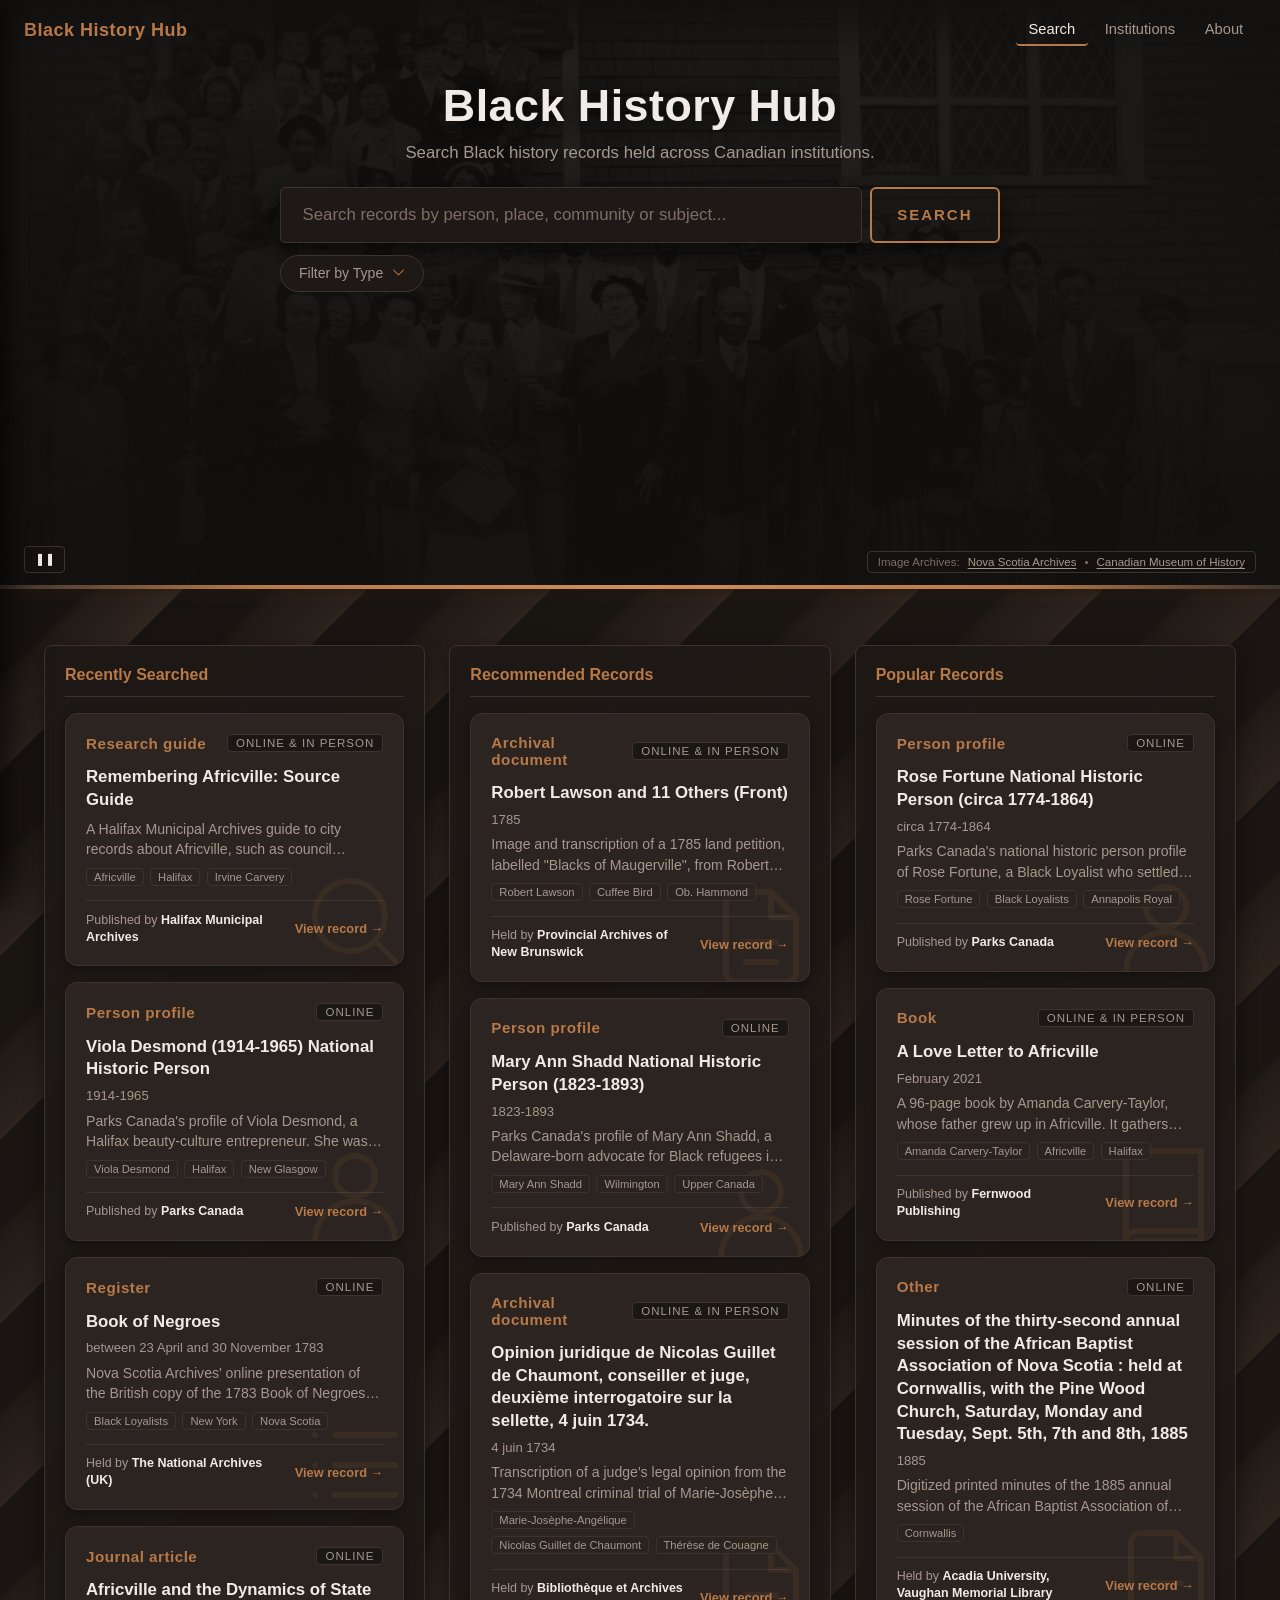
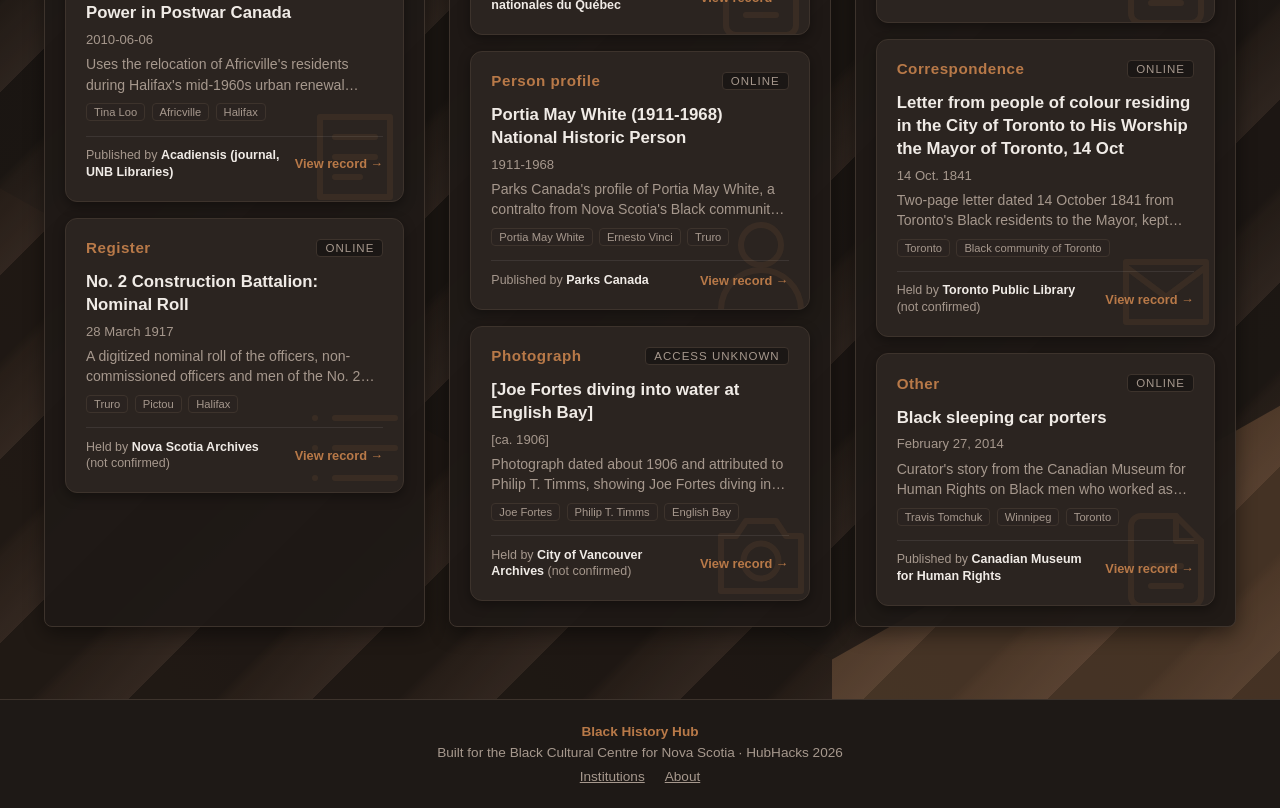
==== commit e2a56df8: "Shrunk 2 images to a much smaller size for faster load times. Updated README.md" ====
--- a/frontend/index.html
+++ b/frontend/index.html
@@ -53,7 +53,7 @@
     <section class="search-hero-section">
       <!-- Image Carousel Elements -->
       <div class="carousel-container" id="carousel">
-        <img src="Resources/1.png" alt="Black-and-white group photo of a congregation, dressed formally, standing in front of a wooden church" class="carousel-slide active">
+        <img src="Resources/1.jpg" alt="Black-and-white group photo of a congregation, dressed formally, standing in front of a wooden church" class="carousel-slide active">
         <img src="Resources/2.jpeg" alt="Black-and-white photo of three children by a railway boxcar, beside a sign reading 'Please boil this water before drinking and cooking'" class="carousel-slide">
         <img src="Resources/3.jpeg" alt="Black-and-white photo taken through a window of small wooden houses and a white church by the water, with two men in suits walking up a path" class="carousel-slide">
         <img src="Resources/4.jpg" alt="Early 20th-century photo of children sitting beside a dirt road leading to a farmhouse, with a man standing in the road" class="carousel-slide">
--- a/frontend/css/styles.css
+++ b/frontend/css/styles.css
@@ -1785,4 +1785,273 @@
     transition-duration: 0.01ms !important;
     scroll-behavior: auto !important;
   }
-}+}
+/* ==========================================================================
+   Record detail page (record.html, rendered by js/record.js)
+   ========================================================================== */
+.record-hero .search-wrapper {
+  position: relative;
+  z-index: 2;
+  max-width: 820px;
+  text-align: center;
+}
+
+.record-back {
+  display: inline-block;
+  margin-bottom: 1.25rem;
+  font-size: 0.85rem;
+  color: var(--text-secondary);
+  text-decoration: none;
+}
+
+.record-back:hover {
+  color: var(--accent);
+}
+
+.record-type {
+  font-size: 0.8rem;
+  font-weight: 600;
+  letter-spacing: 1.5px;
+  text-transform: uppercase;
+  color: var(--accent);
+  margin-bottom: 0.5rem;
+}
+
+.record-content-note {
+  margin: 1rem auto 0;
+  max-width: 640px;
+  font-size: 0.85rem;
+  line-height: 1.5;
+  color: var(--text-secondary);
+  background-color: rgba(18, 16, 14, 0.7);
+  border: 1px solid var(--border-subtle);
+  border-left: 3px solid var(--accent);
+  border-radius: 6px;
+  padding: 0.6rem 0.9rem;
+  text-align: left;
+}
+
+.record-actions {
+  display: flex;
+  flex-wrap: wrap;
+  justify-content: center;
+  gap: 0.75rem;
+  margin-top: 1.5rem;
+}
+
+.record-actions:empty {
+  display: none;
+}
+
+.record-btn {
+  display: inline-flex;
+  align-items: center;
+  gap: 0.3rem;
+  font-size: 0.85rem;
+  font-weight: 600;
+  letter-spacing: 0.5px;
+  color: var(--accent);
+  text-decoration: none;
+  border: 1px solid var(--accent);
+  border-radius: 6px;
+  padding: 0.65rem 1.2rem;
+  background-color: rgba(18, 16, 14, 0.6);
+  transition: background-color 0.2s ease, color 0.2s ease;
+}
+
+.record-btn:hover,
+.record-btn-primary {
+  background-color: var(--accent);
+  color: var(--bg-primary);
+}
+
+.record-btn-primary:hover {
+  background-color: var(--accent-hover);
+  border-color: var(--accent-hover);
+}
+
+.record-btn .ext-icon {
+  color: inherit;
+}
+
+.record-description {
+  color: var(--text-primary);
+  font-size: 1.02rem;
+}
+
+.record-subhead {
+  font-size: 0.75rem;
+  font-weight: 600;
+  letter-spacing: 1px;
+  text-transform: uppercase;
+  color: var(--text-muted);
+  margin-bottom: 0.5rem;
+}
+
+.record-facts {
+  display: grid;
+  grid-template-columns: repeat(auto-fit, minmax(170px, 1fr));
+  gap: 0.75rem;
+}
+
+.record-facts div {
+  background-color: var(--bg-surface-elevated);
+  border: 1px solid var(--border-subtle);
+  border-radius: 8px;
+  padding: 0.6rem 0.85rem;
+}
+
+.record-facts dt {
+  font-size: 0.7rem;
+  text-transform: uppercase;
+  letter-spacing: 1px;
+  color: var(--text-muted);
+}
+
+.record-facts dd {
+  color: var(--text-primary);
+  overflow-wrap: anywhere;
+}
+
+.record-dates,
+.record-related {
+  list-style: none;
+  display: flex;
+  flex-direction: column;
+  gap: 0.5rem;
+}
+
+.record-date-kind {
+  display: inline-block;
+  min-width: 7.5rem;
+  margin-right: 0.5rem;
+  font-size: 0.75rem;
+  font-weight: 600;
+  color: var(--accent);
+}
+
+.record-entity-group + .record-entity-group {
+  margin-top: 0.25rem;
+}
+
+.record-tags .card-tag {
+  font-size: 0.8rem;
+  padding: 0.3rem 0.65rem;
+}
+
+.record-role {
+  color: var(--text-muted);
+}
+
+.record-muted {
+  color: var(--text-muted);
+  font-size: 0.9rem;
+}
+
+.record-institution + .record-institution {
+  border-top: 1px solid var(--border-subtle);
+  padding-top: 1rem;
+}
+
+.record-institution-name {
+  color: var(--text-primary);
+  font-weight: 600;
+  font-size: 1.05rem;
+}
+
+.record-institution .record-muted {
+  margin-top: 0.25rem;
+}
+
+.record-callout {
+  border-left: 3px solid var(--accent);
+  background-color: var(--bg-surface-elevated);
+  border-radius: 6px;
+  padding: 0.6rem 0.9rem;
+}
+
+.record-related li {
+  background-color: var(--bg-surface-elevated);
+  border: 1px solid var(--border-subtle);
+  border-radius: 8px;
+  padding: 0.7rem 0.9rem;
+}
+
+.record-related .record-date-kind {
+  display: block;
+  margin-bottom: 0.2rem;
+}
+
+.record-related a {
+  font-weight: 600;
+}
+
+.record-related-note {
+  margin-top: 0.35rem;
+  font-size: 0.85rem;
+}
+
+.record-status {
+  display: inline-block;
+  font-size: 0.8rem;
+  font-weight: 600;
+  border-radius: 20px;
+  padding: 0.1rem 0.6rem;
+  border: 1px solid currentColor;
+}
+
+.record-status.is-verified {
+  color: #8fbf8a;
+}
+
+.record-status.needs-review {
+  color: #d9b36c;
+}
+
+.record-details summary {
+  cursor: pointer;
+  color: var(--accent);
+  font-weight: 600;
+}
+
+.record-details p {
+  margin-top: 0.5rem;
+  font-size: 0.9rem;
+}
+
+@media (max-width: 640px) {
+  .record-actions {
+    flex-direction: column;
+    align-items: stretch;
+  }
+
+  .record-btn {
+    justify-content: center;
+  }
+
+  .record-date-kind {
+    display: block;
+    min-width: 0;
+  }
+}
+
+/* "✕" next to the institution name in the results summary clears that filter */
+.results-clear-filter {
+  display: inline-flex;
+  align-items: center;
+  justify-content: center;
+  width: 1.4rem;
+  height: 1.4rem;
+  margin-left: 0.15rem;
+  border: 1px solid var(--border-subtle);
+  border-radius: 50%;
+  font-size: 0.7rem;
+  color: var(--text-secondary);
+  text-decoration: none;
+  vertical-align: middle;
+}
+
+.results-clear-filter:hover {
+  border-color: var(--accent);
+  color: var(--accent);
+}
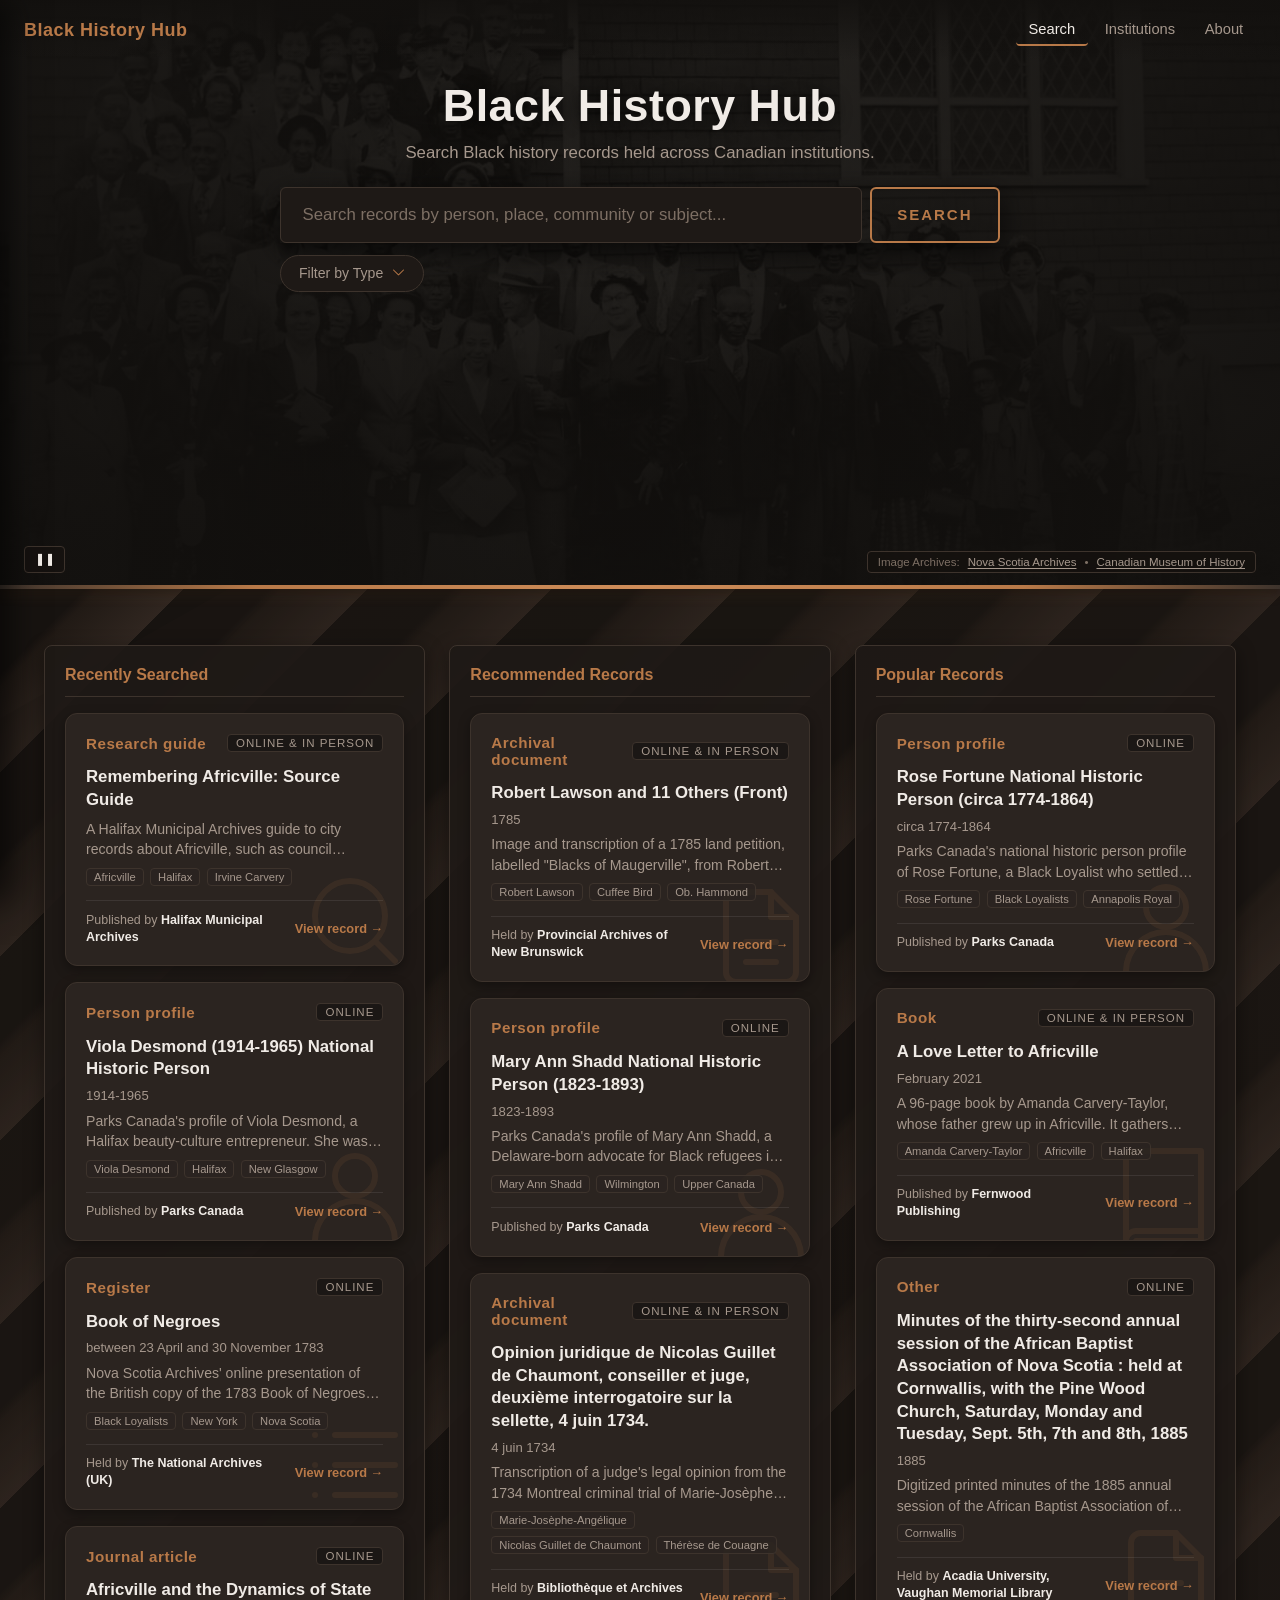
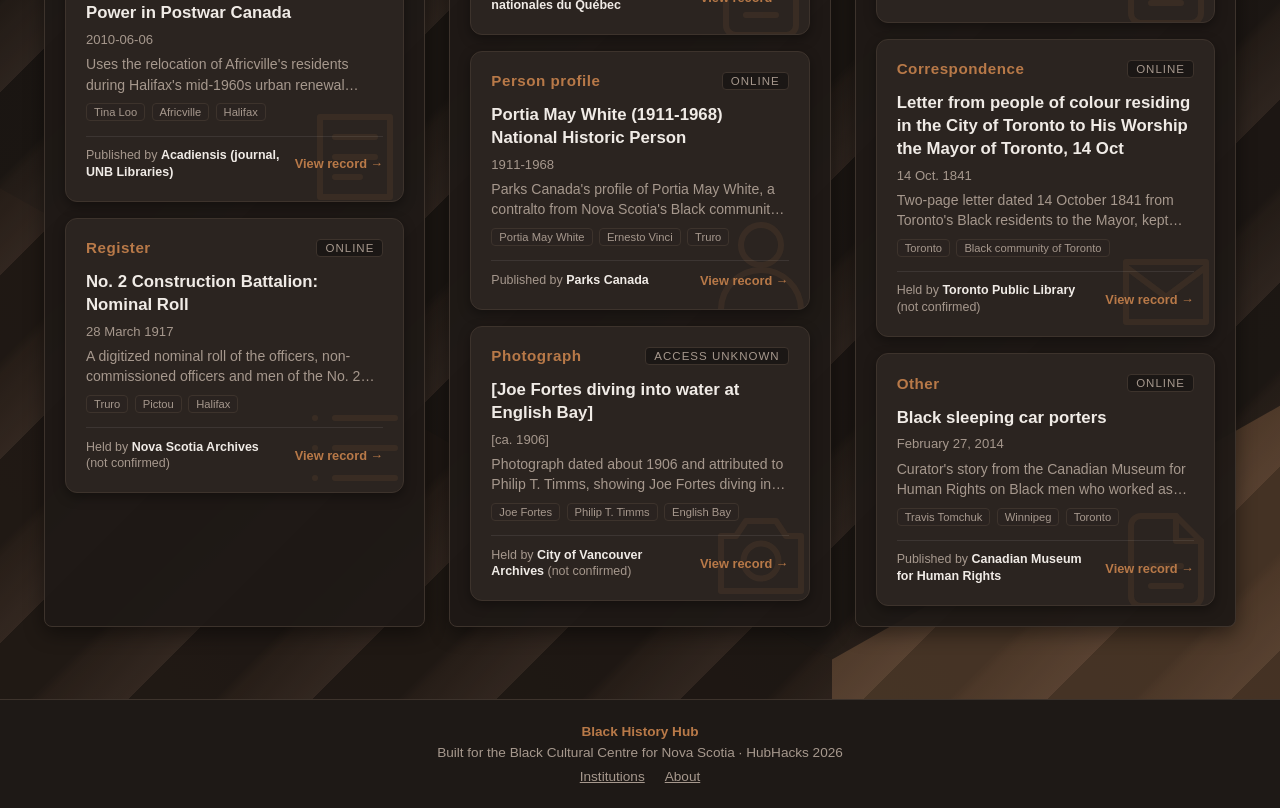
==== commit e188d3af: "Stop Recently Searched / Popular columns from overflowing the screen   on narrow phones.Collapse the" ====
--- a/frontend/index.html
+++ b/frontend/index.html
@@ -200,8 +200,9 @@
       <!-- Carousel pause/play -->
       <button id="carousel-toggle" class="icon-btn carousel-toggle" aria-pressed="false" aria-label="Pause slideshow">❚❚</button>
 
-      <!-- Image Citations -->
-      <footer class="hero-citation-bar">
+      <!-- Image Citations (collapsed behind a button on mobile) -->
+      <button type="button" id="hero-citation-toggle" class="hero-citation-toggle" aria-expanded="false" aria-controls="hero-citation-bar">About these photos</button>
+      <footer id="hero-citation-bar" class="hero-citation-bar">
         <span>Image Archives:</span>
         <a href="https://archives.novascotia.ca/african-heritage/archival/" target="_blank" rel="noopener noreferrer">Nova Scotia Archives<span class="visually-hidden"> (opens in a new tab)</span></a>
         <span aria-hidden="true">•</span>
--- a/frontend/css/styles.css
+++ b/frontend/css/styles.css
@@ -1414,16 +1414,95 @@
   flex-shrink: 0;
 }
 
-@media (max-width: 480px) {
+/* "About these photos" button: only used on mobile */
+.hero-citation-toggle {
+  display: none;
+}
+
+@media (max-width: 640px) {
+  /* Search bar spans the width; Search button drops below it */
+  .search-box {
+    flex-direction: column;
+    box-shadow: none;
+  }
+
+  .search-input {
+    width: 100%;
+    padding: 1rem;
+    font-size: 1rem;
+    box-shadow: 0 8px 30px rgba(0, 0, 0, 0.65);
+  }
+
   .search-box .c-button--gooey {
-    padding: 0.85em 1em;
-    letter-spacing: 1px;
+    width: 100%;
+    background: rgba(22, 18, 15, 0.85);
+    box-shadow: 0 8px 30px rgba(0, 0, 0, 0.65);
+  }
+
+  /* Image credits collapse behind a small button */
+  .hero-citation-toggle {
+    display: inline-block;
+    position: absolute;
+    bottom: 12px;
+    right: 0.75rem;
+    z-index: 5;
+    font: inherit;
+    font-size: 0.75rem;
+    color: var(--text-secondary);
+    background: rgba(22, 18, 15, 0.75);
+    border: 1px solid var(--border-subtle);
+    border-radius: 4px;
+    padding: 0.35rem 0.6rem;
+    cursor: pointer;
+    backdrop-filter: blur(4px);
+  }
+
+  .hero-citation-toggle[aria-expanded="true"] {
+    color: var(--accent);
+    border-color: var(--accent);
   }
 
   .hero-citation-bar {
-    left: 4rem;
+    display: none;
+    left: 0.75rem;
     right: 0.75rem;
+    bottom: 52px;
+    flex-direction: column;
+    align-items: flex-start;
+    gap: 6px;
+    padding: 0.6rem 0.8rem;
+    font-size: 0.8rem;
+    background: rgba(22, 18, 15, 0.92);
+  }
+
+  .hero-citation-bar.is-open {
+    display: flex;
+    z-index: 7; /* above the search controls while open */
+  }
+
+  /* Bullet separator isn't needed when the links stack */
+  .hero-citation-bar > span[aria-hidden="true"] {
+    display: none;
+  }
+
+  .hero-citation-bar a {
+    padding: 0.2rem 0;
+  }
+
+  /* Featured record columns: never wider than the screen */
+  .content-grid {
+    grid-template-columns: minmax(0, 1fr);
+  }
+
+  .column-section {
+    min-width: 0;
+    padding: 1rem;
+  }
+
+  /* Type label and "Online & in person" can stack on narrow cards */
+  .card-top {
     flex-wrap: wrap;
+    row-gap: 0.25rem;
   }
 }
 
@@ -1523,6 +1602,68 @@
 }
 
 /* Institution cards: not one big link, so no pointer/press effect */
+/* Institutions sort menu: reuses the Filter by Type menu (.menu) styles */
+.sort-menu {
+  align-self: center;
+}
+
+/* Sits at the right of the meta bar, so open the panel right-aligned */
+.sort-menu .item .submenu {
+  left: auto;
+  right: 0;
+  width: 200px;
+  max-height: none;
+}
+
+/* Radio options get the same diagonal fill as the filter checkboxes */
+.checkBox input[type="radio"] {
+  position: absolute;
+  opacity: 0;
+  width: 0;
+  height: 0;
+  pointer-events: none;
+}
+
+.checkBox input[type="radio"]:checked + .fill-box {
+  left: -8px;
+  top: -8px;
+}
+
+.checkBox:has(input[type="radio"]:checked) {
+  box-shadow: 0 0 0 1.5px var(--accent);
+}
+
+.tag-label:has(input[type="radio"]:checked) {
+  color: var(--text-primary);
+}
+
+.tag-label:has(input:focus-visible) {
+  outline: 2px solid var(--accent-hover);
+  outline-offset: -2px;
+}
+
+/* Closed right after a pick, even while still hovered/focused */
+.menu .item.is-closed .submenu {
+  opacity: 0;
+  visibility: hidden;
+  transform: translateY(-8px);
+}
+
+.menu .item.is-closed .link svg {
+  transform: none;
+}
+
+@media (max-width: 640px) {
+  .sort-menu {
+    align-self: flex-start;
+  }
+
+  .sort-menu .item .submenu {
+    left: 0;
+    right: auto;
+  }
+}
+
 .institution-grid {
   align-items: start;
   margin-top: 1.5rem;
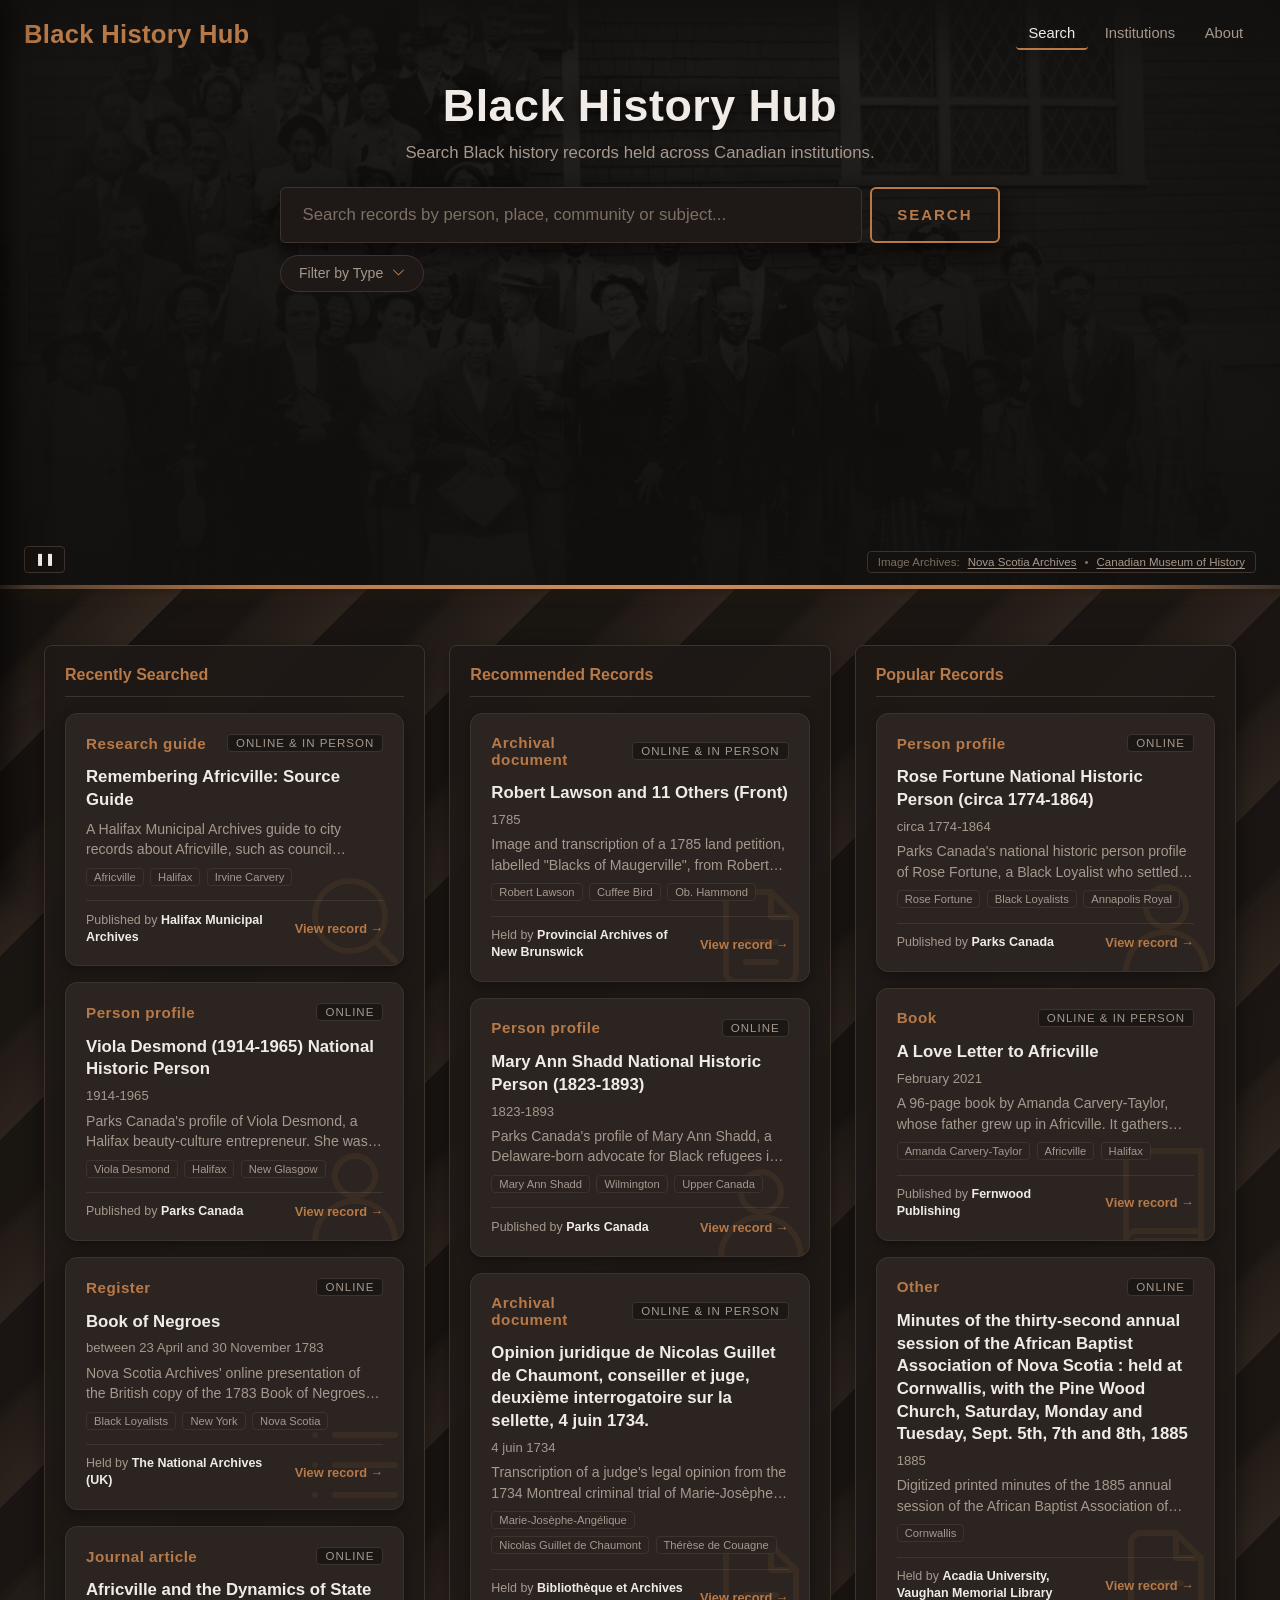
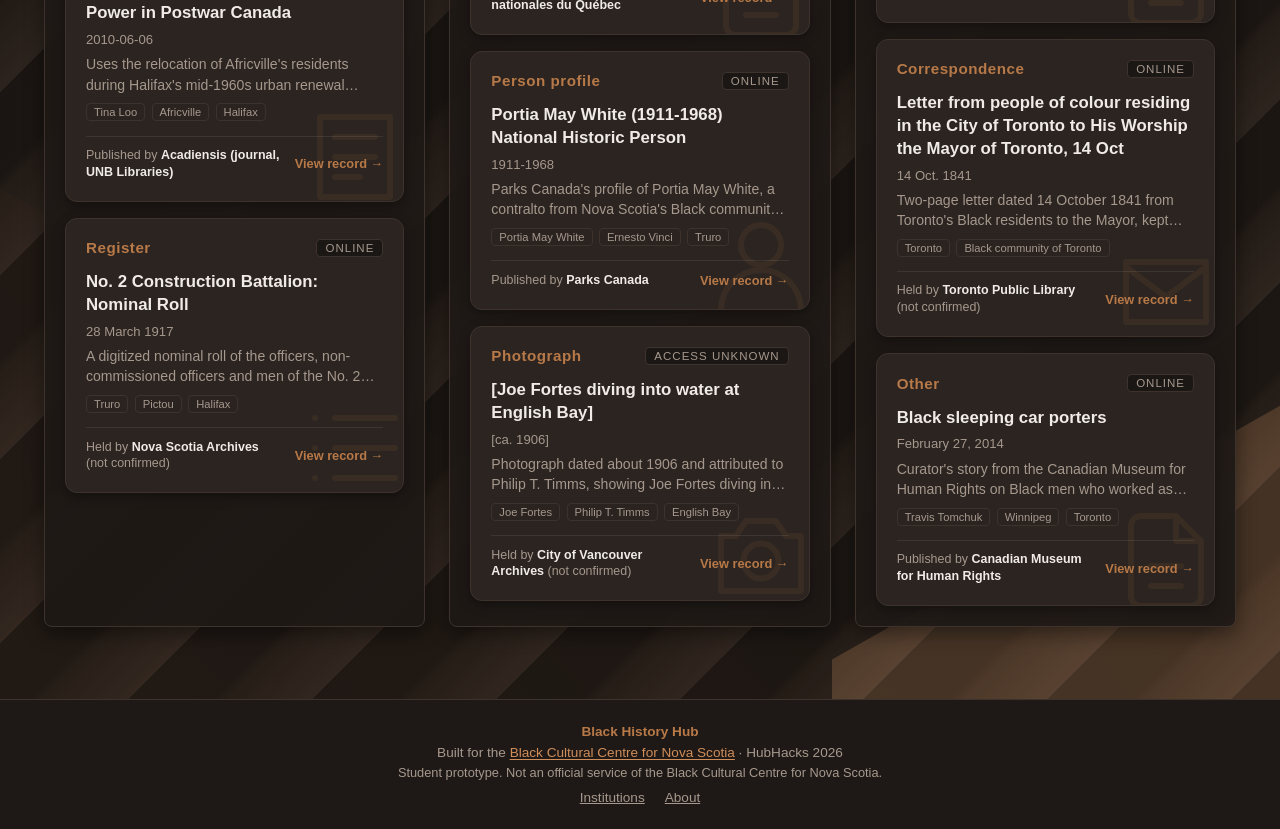
==== commit 04a0d061: "Quick wins: BCCNS footer link, larger header, Preston and Hall records - Footer on every page links " ====
--- a/frontend/index.html
+++ b/frontend/index.html
@@ -620,7 +620,8 @@
 
   <footer class="site-footer">
     <p class="site-footer-name">Black History Hub</p>
-    <p>Built for the Black Cultural Centre for Nova Scotia · HubHacks 2026</p>
+    <p>Built for the <a href="https://bccns.com/" class="site-footer-bccns" target="_blank" rel="noopener noreferrer">Black Cultural Centre for Nova Scotia<span class="visually-hidden"> (opens in a new tab)</span></a> · HubHacks 2026</p>
+    <p class="site-footer-note">Student prototype. Not an official service of the Black Cultural Centre for Nova Scotia.</p>
     <nav class="site-footer-links" aria-label="Footer">
       <a href="institutions.html">Institutions</a>
       <a href="about.html">About</a>
--- a/frontend/css/styles.css
+++ b/frontend/css/styles.css
@@ -1531,6 +1531,44 @@
   scrollbar-color: var(--border-subtle) transparent;
 }
 
+/* Featured columns: "Show N more" toggle (button added by script.js).
+   Only used when the columns stack (same breakpoint as .content-grid); wide screens show all cards. */
+.column-more {
+  display: none;
+}
+
+@media (max-width: 960px) {
+  .card-stack.is-collapsed > .card:nth-child(n + 3) {
+    display: none;
+  }
+
+  .column-more {
+    display: block;
+    width: 100%;
+    padding: 0.7rem 1rem;
+    background: transparent;
+    border: 1px solid var(--accent);
+    border-radius: 8px;
+    color: var(--accent);
+    font: inherit;
+    font-size: 0.9rem;
+    font-weight: 600;
+    letter-spacing: 0.02em;
+    cursor: pointer;
+    transition: background-color 0.2s, color 0.2s;
+  }
+
+  .column-more:hover {
+    background-color: var(--accent);
+    color: var(--bg-primary);
+  }
+
+  .column-more:focus-visible {
+    outline: 2px solid var(--border-focus);
+    outline-offset: 2px;
+  }
+}
+
 /* Empty states */
 .column-empty {
   font-size: 0.9rem;
@@ -2196,3 +2234,73 @@
   border-color: var(--accent);
   color: var(--accent);
 }
+
+/* ---- Backend integration (search highlights, why-matched, API notes) ---- */
+/* Matched words in titles and snippets, from the API's highlight field */
+.card mark {
+  background: rgba(184, 121, 72, 0.28);
+  color: var(--text-primary);
+  border-radius: 2px;
+  padding: 0 1px;
+}
+
+/* "Matched: Title; Africville (subject)" line under each result */
+.card-why {
+  font-size: 0.8rem;
+  color: var(--text-secondary);
+  font-style: italic;
+  margin-top: 0.35rem;
+}
+
+.results-related,
+.results-offline {
+  color: var(--text-secondary);
+  font-size: 0.9em;
+}
+
+/* Spelling suggestions and the API's honest no-results message */
+.results-api-note {
+  color: var(--text-secondary);
+  margin: 0.5rem 0;
+}
+
+.results-api-note a {
+  color: var(--accent-hover);
+}
+
+/* ==========================================================================
+   Header brand and footer credit
+   ========================================================================== */
+
+/* Larger site name in the header */
+.top-nav {
+  height: 68px;
+}
+
+a.brand-title {
+  font-size: 1.6rem;
+  font-weight: 700;
+  letter-spacing: 0.3px;
+  line-height: 1.1;
+}
+
+@media (max-width: 640px) {
+  a.brand-title {
+    font-size: 1.3rem;
+  }
+}
+
+/* Footer link to the Black Cultural Centre for Nova Scotia */
+.site-footer-bccns {
+  color: var(--accent-hover);
+  text-decoration: underline;
+  text-underline-offset: 2px;
+}
+
+.site-footer-bccns:hover {
+  color: var(--text-primary);
+}
+
+.site-footer-note {
+  font-size: 0.8rem;
+}
